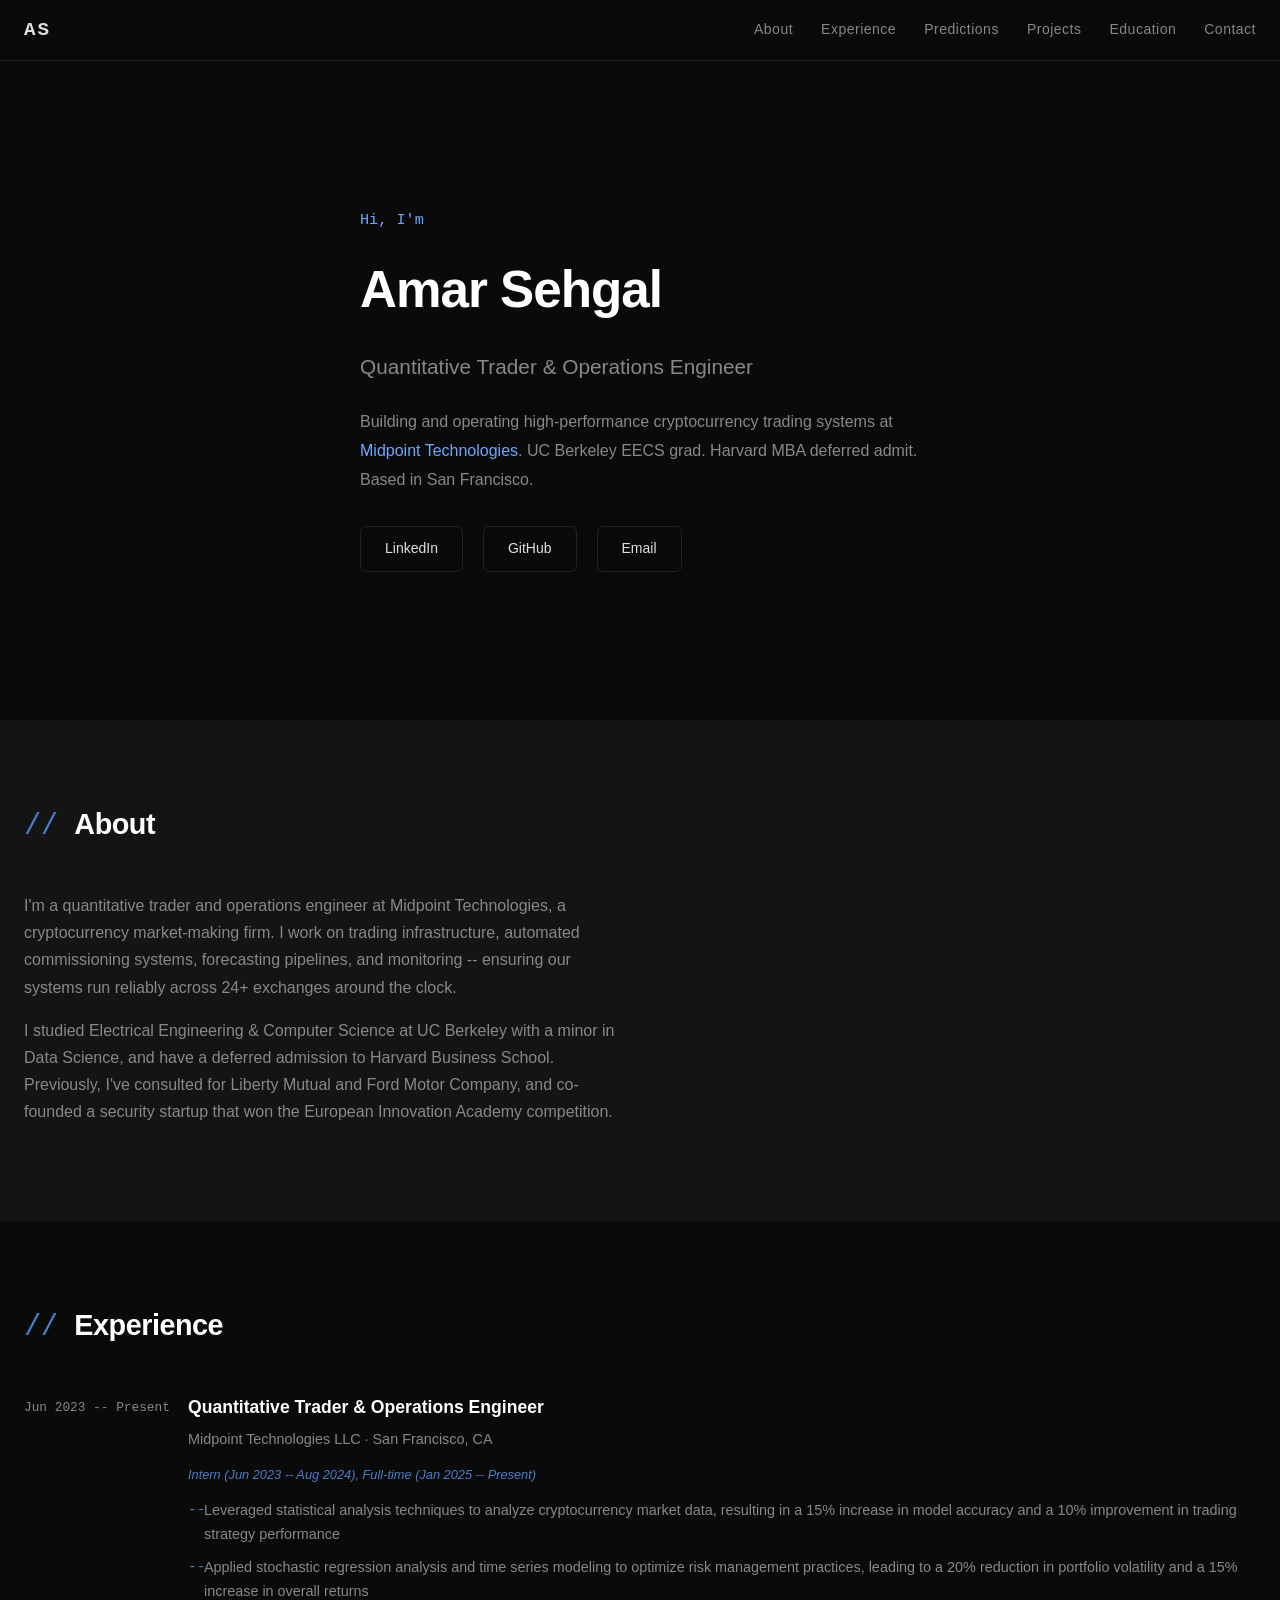
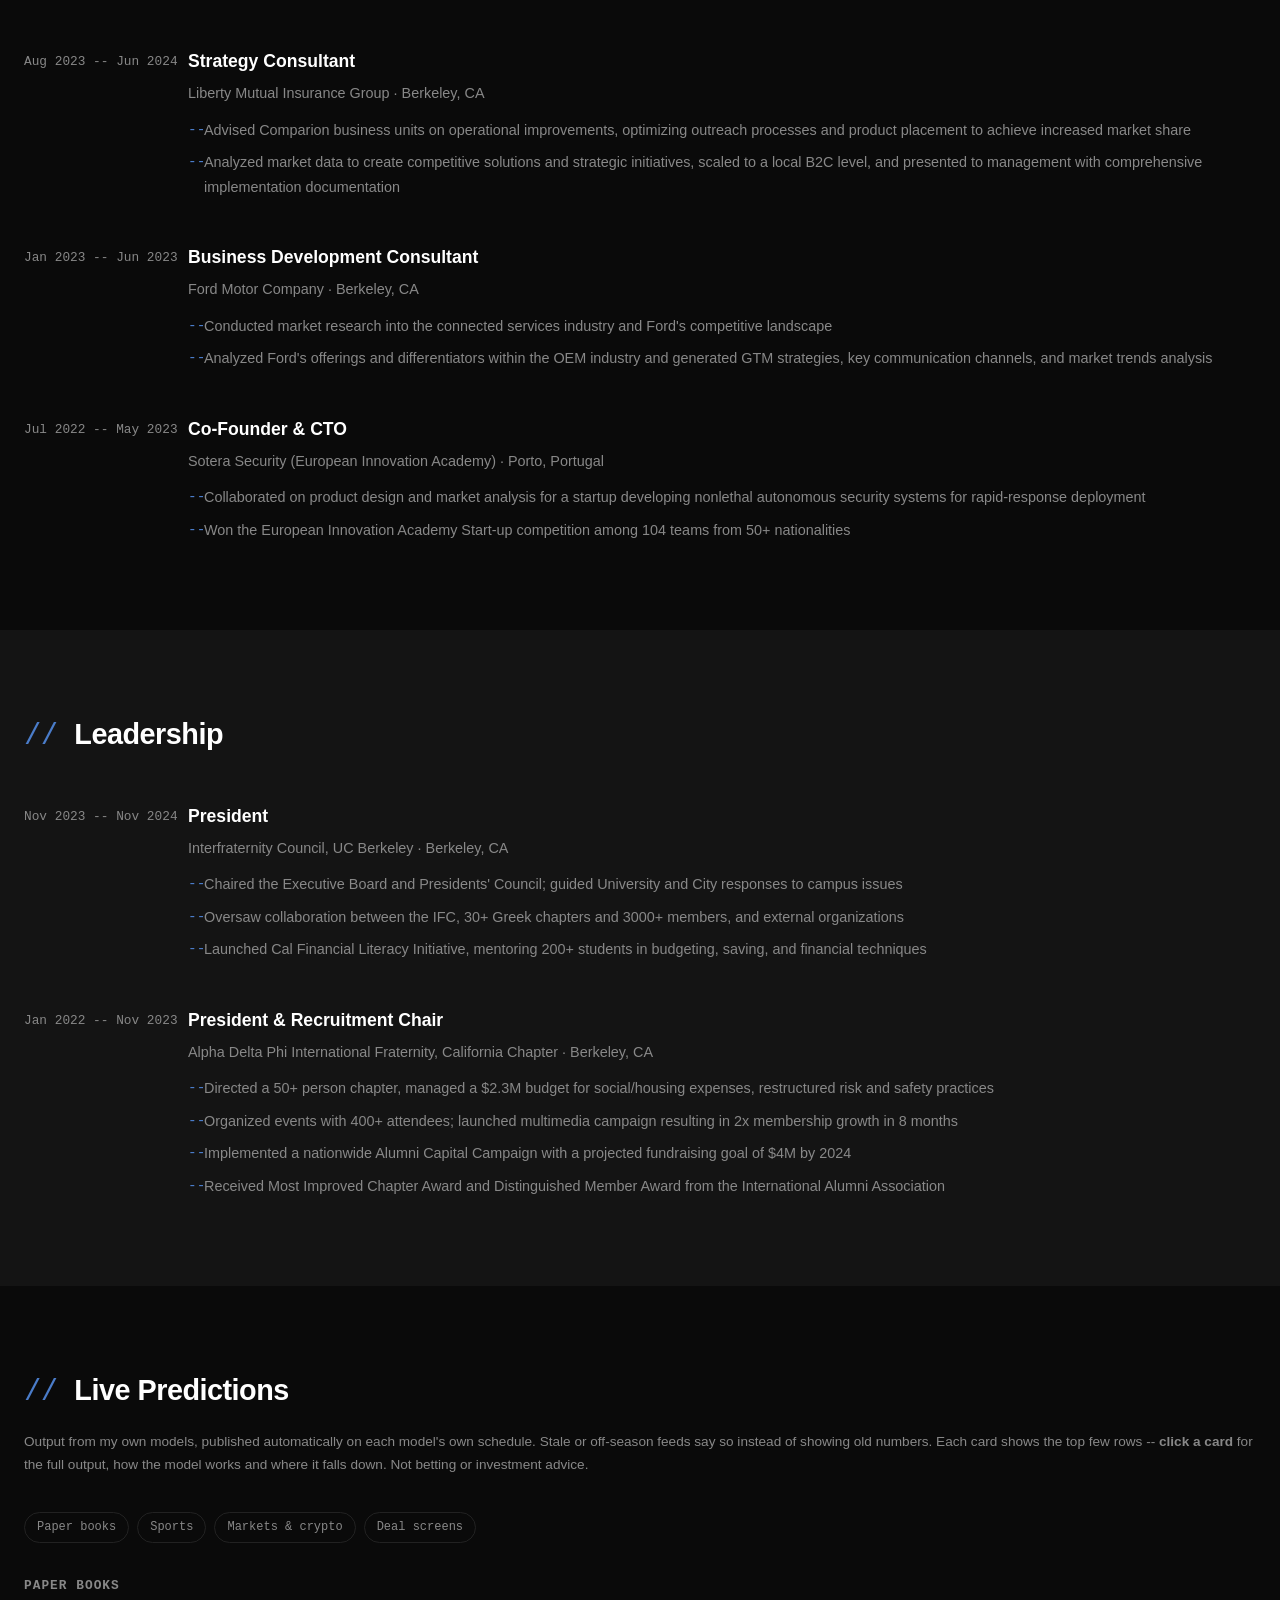
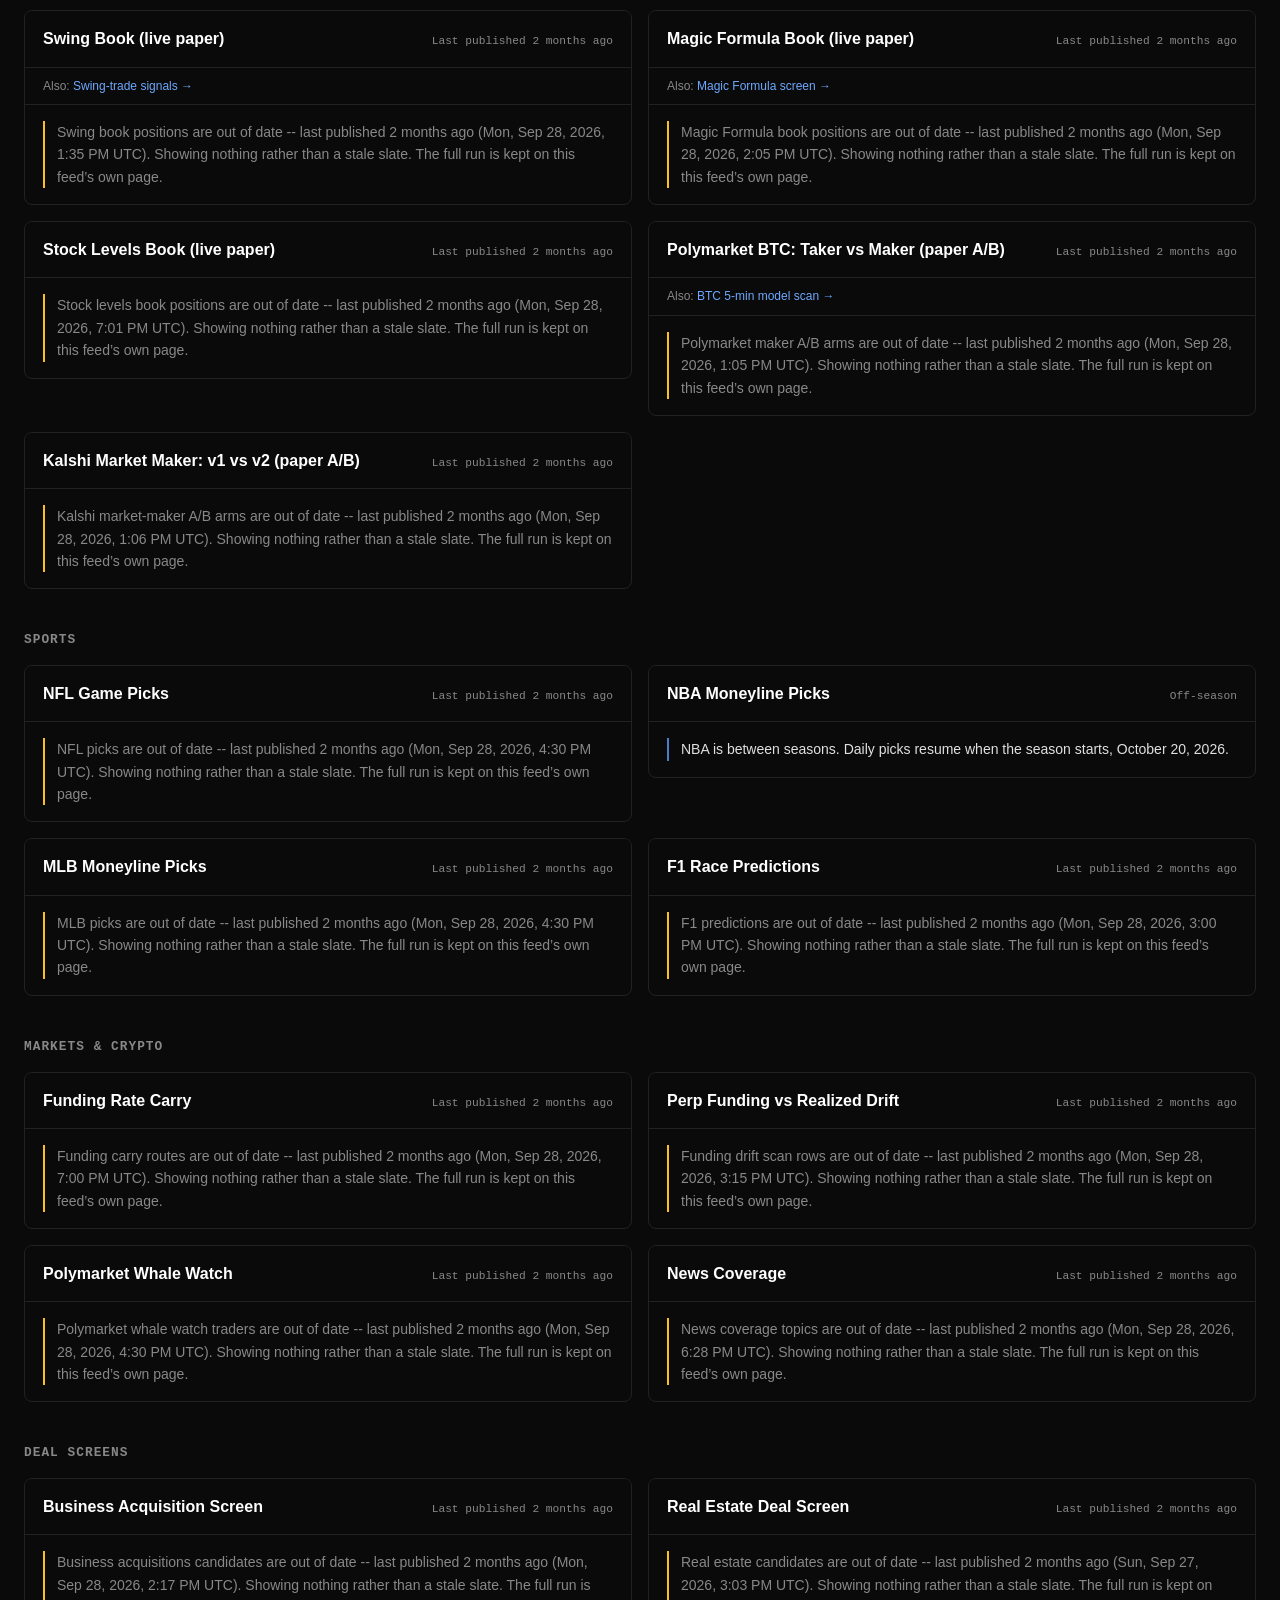
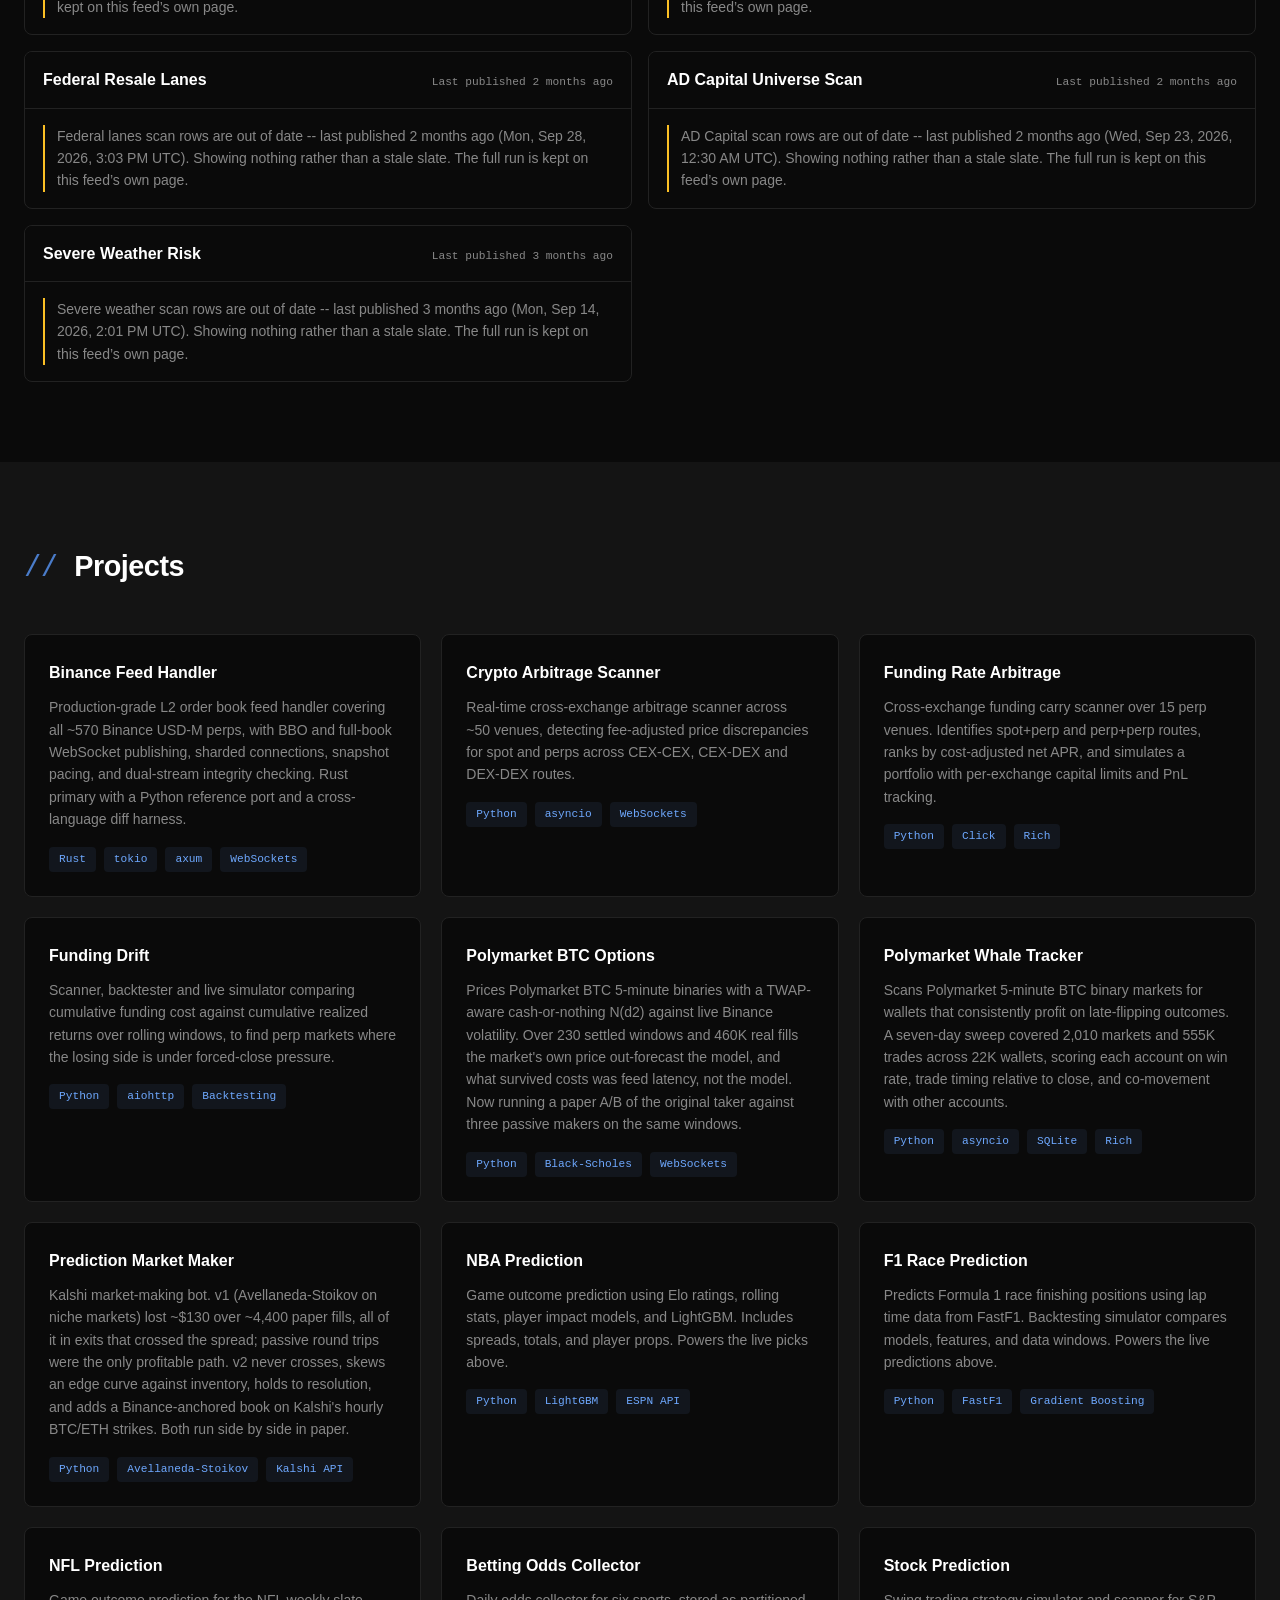
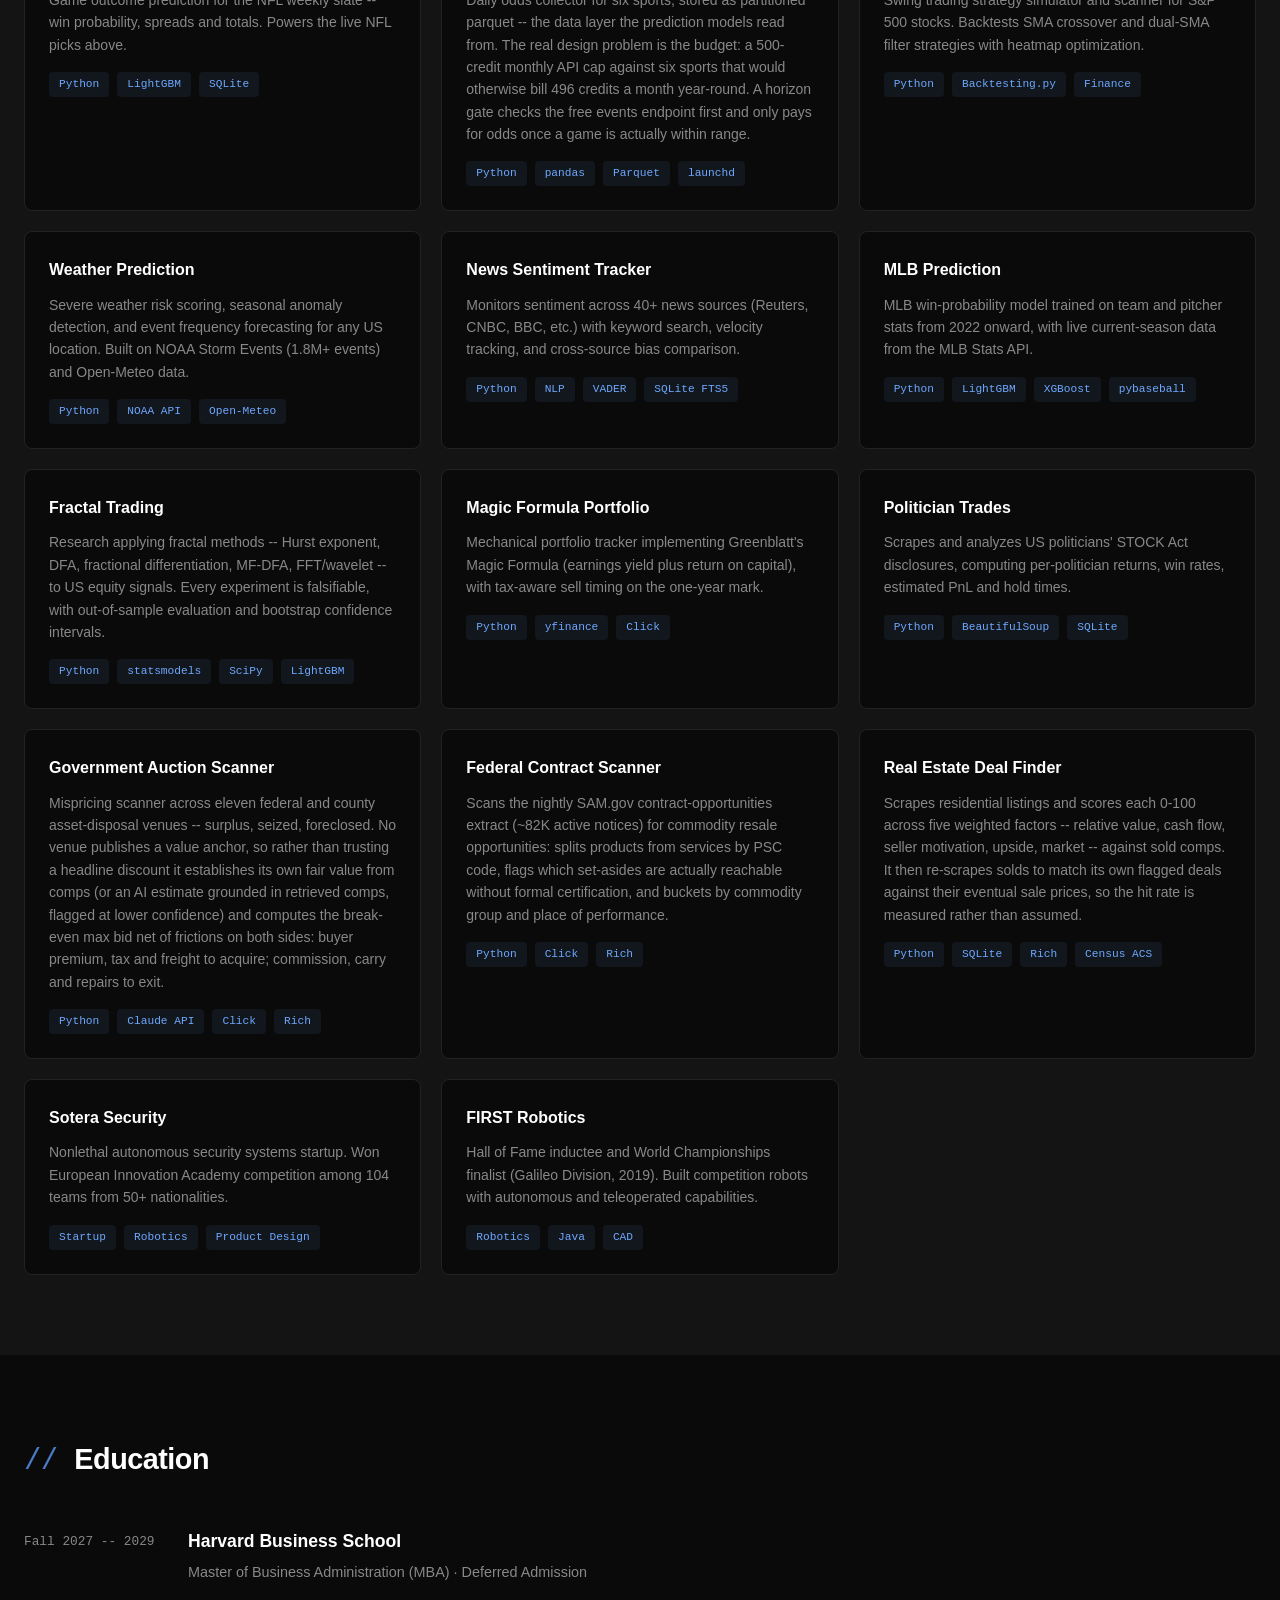
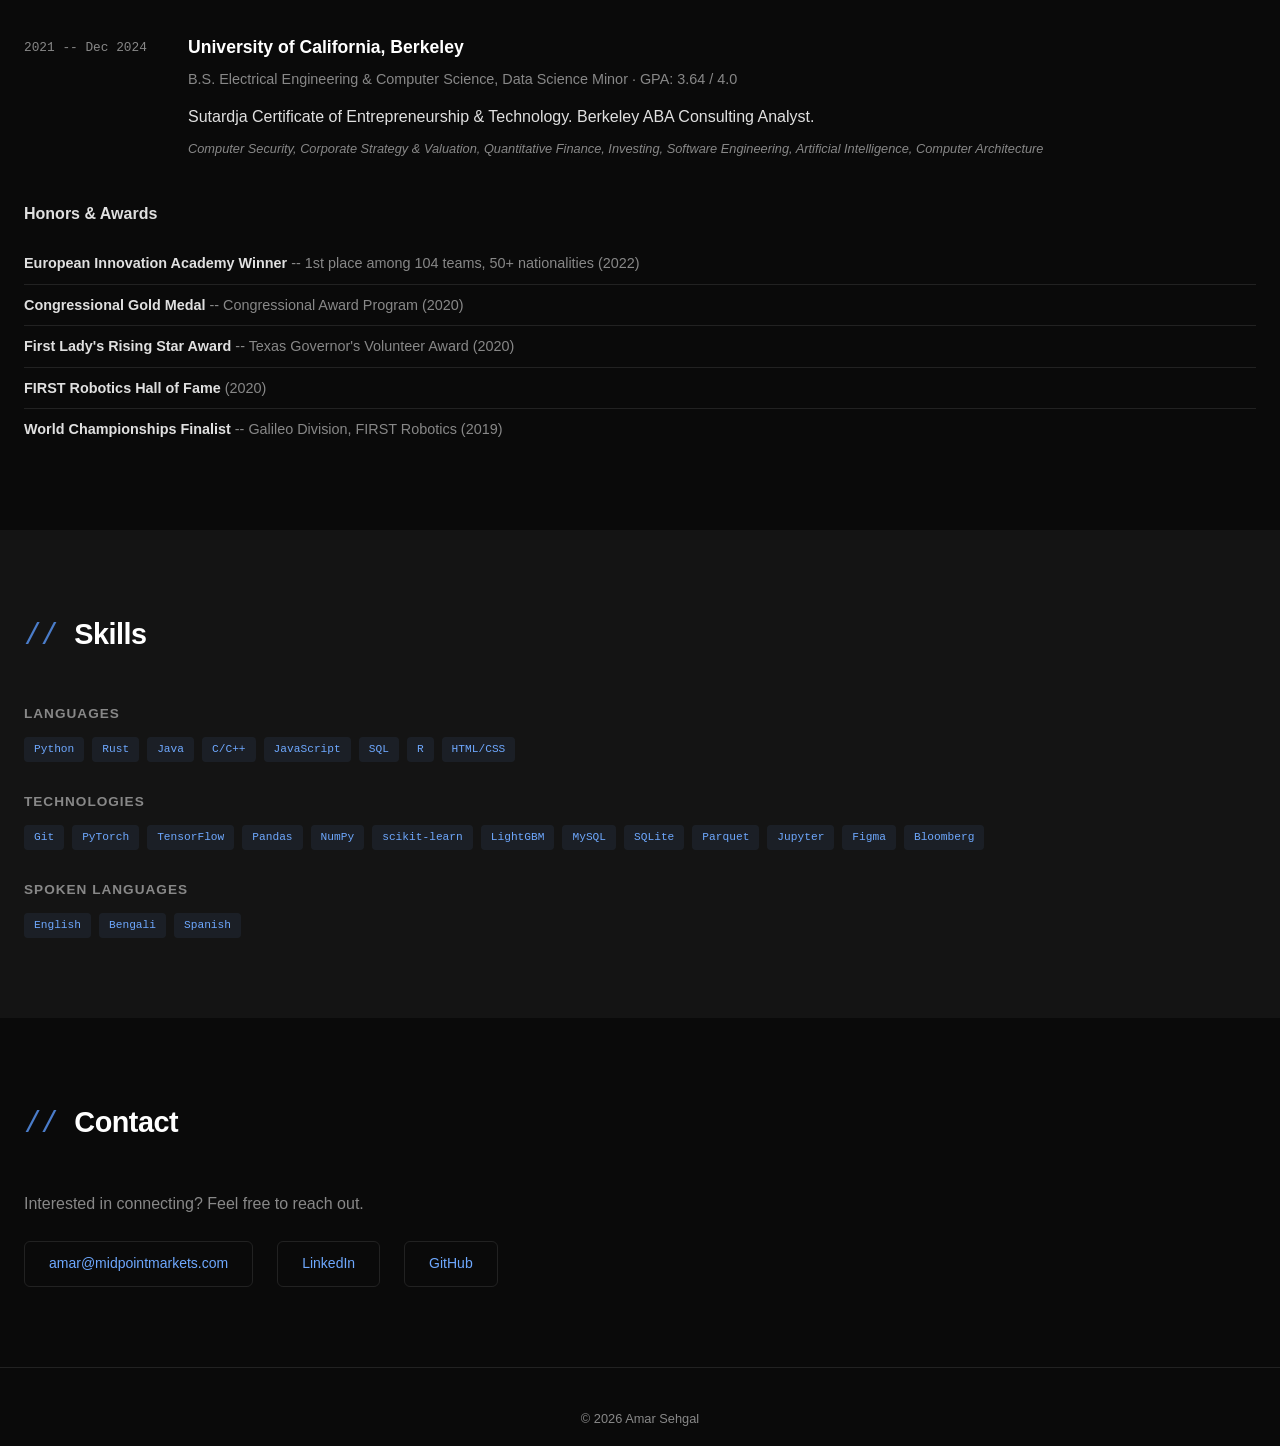
==== index.html @ af6ee546 "Predictions: grouped preview cards, top-3 rows, merge duplicate feeds Co-Authored-By: Claude Opus 5." ====
<!DOCTYPE html>
<html lang="en">
<head>
    <meta charset="UTF-8">
    <meta name="viewport" content="width=device-width, initial-scale=1.0">
    <title>Amar Sehgal -- Quantitative Trader &amp; Operations Engineer</title>
    <meta name="description" content="Amar Sehgal -- quantitative trader and operations engineer building cryptocurrency trading infrastructure. Live NFL, NBA, F1 and real-estate model output from my own models.">
    <meta name="author" content="Amar Sehgal">
    <meta name="theme-color" content="#0a0a0a">
    <meta property="og:type" content="website">
    <meta property="og:title" content="Amar Sehgal -- Quantitative Trader &amp; Operations Engineer">
    <meta property="og:description" content="Quant trader and ops engineer. Live NFL, NBA, F1 and real-estate model output from my own models.">
    <meta property="og:url" content="https://amarrsehgal.github.io/">
    <meta name="twitter:card" content="summary">
    <link rel="icon" href="data:image/svg+xml,%3Csvg xmlns='http://www.w3.org/2000/svg' viewBox='0 0 32 32'%3E%3Crect width='32' height='32' rx='6' fill='%230a0a0a'/%3E%3Ctext x='16' y='22' font-family='monospace' font-size='16' font-weight='700' fill='%236ea8fe' text-anchor='middle'%3EAS%3C/text%3E%3C/svg%3E">
    <link rel="stylesheet" href="style.css">
</head>
<body>
    <a href="#main" class="skip-link">Skip to content</a>
    <nav>
        <div class="nav-container">
            <a href="#" class="nav-logo">AS</a>
            <div class="nav-links" id="nav-links">
                <a href="#about">About</a>
                <a href="#experience">Experience</a>
                <a href="#predictions">Predictions</a>
                <a href="#projects">Projects</a>
                <a href="#education">Education</a>
                <a href="#contact">Contact</a>
            </div>
            <button class="nav-toggle" type="button" aria-label="Toggle menu" aria-controls="nav-links" aria-expanded="false">
                <span></span>
                <span></span>
                <span></span>
            </button>
        </div>
    </nav>

    <main id="main">

    <!-- Hero -->
    <section id="hero">
        <div class="container">
            <p class="hero-greeting">Hi, I'm</p>
            <h1>Amar Sehgal</h1>
            <p class="hero-tagline">Quantitative Trader &amp; Operations Engineer</p>
            <p class="hero-summary">
                Building and operating high-performance cryptocurrency trading systems at
                <a href="https://midpointmarkets.com" target="_blank" rel="noopener">Midpoint Technologies</a>.
                UC Berkeley EECS grad. Harvard MBA deferred admit. Based in San Francisco.
            </p>
            <div class="hero-links">
                <a href="https://linkedin.com/in/amar-sehgal" target="_blank" rel="noopener">LinkedIn</a>
                <a href="https://github.com/Amar-Sehgal" target="_blank" rel="noopener">GitHub</a>
                <a href="mailto:amar@midpointmarkets.com">Email</a>
            </div>
        </div>
    </section>

    <!-- About -->
    <section id="about">
        <div class="container">
            <h2>About</h2>
            <div class="about-content">
                <p>
                    I'm a quantitative trader and operations engineer at Midpoint Technologies, a cryptocurrency
                    market-making firm. I work on trading infrastructure, automated commissioning systems,
                    forecasting pipelines, and monitoring -- ensuring our systems run reliably across 24+ exchanges
                    around the clock.
                </p>
                <p>
                    I studied Electrical Engineering &amp; Computer Science at UC Berkeley with a minor in
                    Data Science, and have a deferred admission to Harvard Business School. Previously, I've
                    consulted for Liberty Mutual and Ford Motor Company, and co-founded a security startup that
                    won the European Innovation Academy competition.
                </p>
            </div>
        </div>
    </section>

    <!-- Experience -->
    <section id="experience">
        <div class="container">
            <h2>Experience</h2>
            <div class="timeline">

                <div class="timeline-item">
                    <div class="timeline-date">Jun 2023 -- Present</div>
                    <div class="timeline-content">
                        <h3>Quantitative Trader &amp; Operations Engineer</h3>
                        <p class="timeline-company">Midpoint Technologies LLC &middot; San Francisco, CA</p>
                        <p class="timeline-role-note">Intern (Jun 2023 -- Aug 2024), Full-time (Jan 2025 -- Present)</p>
                        <ul>
                            <li>Leveraged statistical analysis techniques to analyze cryptocurrency market data, resulting in a 15% increase in model accuracy and a 10% improvement in trading strategy performance</li>
                            <li>Applied stochastic regression analysis and time series modeling to optimize risk management practices, leading to a 20% reduction in portfolio volatility and a 15% increase in overall returns</li>
                        </ul>
                    </div>
                </div>

                <div class="timeline-item">
                    <div class="timeline-date">Aug 2023 -- Jun 2024</div>
                    <div class="timeline-content">
                        <h3>Strategy Consultant</h3>
                        <p class="timeline-company">Liberty Mutual Insurance Group &middot; Berkeley, CA</p>
                        <ul>
                            <li>Advised Comparion business units on operational improvements, optimizing outreach processes and product placement to achieve increased market share</li>
                            <li>Analyzed market data to create competitive solutions and strategic initiatives, scaled to a local B2C level, and presented to management with comprehensive implementation documentation</li>
                        </ul>
                    </div>
                </div>

                <div class="timeline-item">
                    <div class="timeline-date">Jan 2023 -- Jun 2023</div>
                    <div class="timeline-content">
                        <h3>Business Development Consultant</h3>
                        <p class="timeline-company">Ford Motor Company &middot; Berkeley, CA</p>
                        <ul>
                            <li>Conducted market research into the connected services industry and Ford's competitive landscape</li>
                            <li>Analyzed Ford's offerings and differentiators within the OEM industry and generated GTM strategies, key communication channels, and market trends analysis</li>
                        </ul>
                    </div>
                </div>

                <div class="timeline-item">
                    <div class="timeline-date">Jul 2022 -- May 2023</div>
                    <div class="timeline-content">
                        <h3>Co-Founder &amp; CTO</h3>
                        <p class="timeline-company">Sotera Security (European Innovation Academy) &middot; Porto, Portugal</p>
                        <ul>
                            <li>Collaborated on product design and market analysis for a startup developing nonlethal autonomous security systems for rapid-response deployment</li>
                            <li>Won the European Innovation Academy Start-up competition among 104 teams from 50+ nationalities</li>
                        </ul>
                    </div>
                </div>

            </div>
        </div>
    </section>

    <!-- Leadership -->
    <section id="leadership">
        <div class="container">
            <h2>Leadership</h2>
            <div class="timeline">

                <div class="timeline-item">
                    <div class="timeline-date">Nov 2023 -- Nov 2024</div>
                    <div class="timeline-content">
                        <h3>President</h3>
                        <p class="timeline-company">Interfraternity Council, UC Berkeley &middot; Berkeley, CA</p>
                        <ul>
                            <li>Chaired the Executive Board and Presidents' Council; guided University and City responses to campus issues</li>
                            <li>Oversaw collaboration between the IFC, 30+ Greek chapters and 3000+ members, and external organizations</li>
                            <li>Launched Cal Financial Literacy Initiative, mentoring 200+ students in budgeting, saving, and financial techniques</li>
                        </ul>
                    </div>
                </div>

                <div class="timeline-item">
                    <div class="timeline-date">Jan 2022 -- Nov 2023</div>
                    <div class="timeline-content">
                        <h3>President &amp; Recruitment Chair</h3>
                        <p class="timeline-company">Alpha Delta Phi International Fraternity, California Chapter &middot; Berkeley, CA</p>
                        <ul>
                            <li>Directed a 50+ person chapter, managed a $2.3M budget for social/housing expenses, restructured risk and safety practices</li>
                            <li>Organized events with 400+ attendees; launched multimedia campaign resulting in 2x membership growth in 8 months</li>
                            <li>Implemented a nationwide Alumni Capital Campaign with a projected fundraising goal of $4M by 2024</li>
                            <li>Received Most Improved Chapter Award and Distinguished Member Award from the International Alumni Association</li>
                        </ul>
                    </div>
                </div>

            </div>
        </div>
    </section>

    <!-- Live Predictions -->
    <section id="predictions">
        <div class="container">
            <h2>Live Predictions</h2>
            <p class="predictions-subtitle">
                Output from my own models, published automatically on each model's own schedule.
                Stale or off-season feeds say so instead of showing old numbers. Each card shows
                the top few rows -- <strong>click a card</strong> for the full output, how the
                model works and where it falls down. Not betting or investment advice.
            </p>
            <div class="prediction-chips">
                <a href="#pred-books">Paper books</a>
                <a href="#pred-sports">Sports</a>
                <a href="#pred-markets">Markets &amp; crypto</a>
                <a href="#pred-screens">Deal screens</a>
            </div>

            <div class="prediction-group" id="pred-books">
                <h3 class="prediction-group-title">Paper books</h3>
                <div class="prediction-grid">
                    <article class="prediction-block" data-href="feed.html?feed=swing_book">
                        <div class="prediction-header">
                            <h4><a class="prediction-title-link" href="feed.html?feed=swing_book">Swing Book (live paper)<span class="prediction-title-arrow" aria-hidden="true">&rarr;</span></a></h4>
                            <span id="swing-book-updated" class="prediction-date">Loading...</span>
                        </div>
                        <div class="prediction-related">Also: <a href="feed.html?feed=stock_signals">Swing-trade signals &rarr;</a></div>
                        <div id="swing-book" class="prediction-content">
                            <p class="prediction-loading">Fetching the book...</p>
                        </div>
                    </article>
                    <article class="prediction-block" data-href="feed.html?feed=mf_book">
                        <div class="prediction-header">
                            <h4><a class="prediction-title-link" href="feed.html?feed=mf_book">Magic Formula Book (live paper)<span class="prediction-title-arrow" aria-hidden="true">&rarr;</span></a></h4>
                            <span id="mf-book-updated" class="prediction-date">Loading...</span>
                        </div>
                        <div class="prediction-related">Also: <a href="feed.html?feed=magic_formula">Magic Formula screen &rarr;</a></div>
                        <div id="mf-book" class="prediction-content">
                            <p class="prediction-loading">Fetching the book...</p>
                        </div>
                    </article>
                    <article class="prediction-block" data-href="feed.html?feed=stock_levels">
                        <div class="prediction-header">
                            <h4><a class="prediction-title-link" href="feed.html?feed=stock_levels">Stock Levels Book (live paper)<span class="prediction-title-arrow" aria-hidden="true">&rarr;</span></a></h4>
                            <span id="stock-levels-updated" class="prediction-date">Loading...</span>
                        </div>
                        <div id="stock-levels" class="prediction-content">
                            <p class="prediction-loading">Loading the book...</p>
                        </div>
                    </article>
                    <article class="prediction-block" data-href="feed.html?feed=pm_btc_paper">
                        <div class="prediction-header">
                            <h4><a class="prediction-title-link" href="feed.html?feed=pm_btc_paper">Polymarket BTC: Taker vs Maker (paper A/B)<span class="prediction-title-arrow" aria-hidden="true">&rarr;</span></a></h4>
                            <span id="pm-btc-paper-updated" class="prediction-date">Loading...</span>
                        </div>
                        <div class="prediction-related">Also: <a href="feed.html?feed=polymarket_btc">BTC 5-min model scan &rarr;</a></div>
                        <div id="pm-btc-paper-rows" class="prediction-content">
                            <p class="prediction-loading">Fetching the latest scan...</p>
                        </div>
                    </article>
                    <article class="prediction-block" data-href="feed.html?feed=kalshi_mm_paper">
                        <div class="prediction-header">
                            <h4><a class="prediction-title-link" href="feed.html?feed=kalshi_mm_paper">Kalshi Market Maker: v1 vs v2 (paper A/B)<span class="prediction-title-arrow" aria-hidden="true">&rarr;</span></a></h4>
                            <span id="kalshi-mm-paper-updated" class="prediction-date">Loading...</span>
                        </div>
                        <div id="kalshi-mm-paper-rows" class="prediction-content">
                            <p class="prediction-loading">Fetching the latest scan...</p>
                        </div>
                    </article>
                </div>
            </div>

            <div class="prediction-group" id="pred-sports">
                <h3 class="prediction-group-title">Sports</h3>
                <div class="prediction-grid">
                    <article class="prediction-block" data-href="feed.html?feed=nfl">
                        <div class="prediction-header">
                            <h4><a class="prediction-title-link" href="feed.html?feed=nfl">NFL Game Picks<span class="prediction-title-arrow" aria-hidden="true">&rarr;</span></a></h4>
                            <span id="nfl-updated" class="prediction-date">Loading...</span>
                        </div>
                        <div id="nfl-picks" class="prediction-content">
                            <p class="prediction-loading">Fetching this week's picks...</p>
                        </div>
                    </article>
                    <article class="prediction-block" data-href="feed.html?feed=nba">
                        <div class="prediction-header">
                            <h4><a class="prediction-title-link" href="feed.html?feed=nba">NBA Moneyline Picks<span class="prediction-title-arrow" aria-hidden="true">&rarr;</span></a></h4>
                            <span id="nba-updated" class="prediction-date">Loading...</span>
                        </div>
                        <div id="nba-picks" class="prediction-content">
                            <p class="prediction-loading">Fetching today's picks...</p>
                        </div>
                    </article>
                    <article class="prediction-block" data-href="feed.html?feed=mlb">
                        <div class="prediction-header">
                            <h4><a class="prediction-title-link" href="feed.html?feed=mlb">MLB Moneyline Picks<span class="prediction-title-arrow" aria-hidden="true">&rarr;</span></a></h4>
                            <span id="mlb-updated" class="prediction-date">Loading...</span>
                        </div>
                        <div id="mlb-picks" class="prediction-content">
                            <p class="prediction-loading">Fetching today's picks...</p>
                        </div>
                    </article>
                    <article class="prediction-block" data-href="feed.html?feed=f1">
                        <div class="prediction-header">
                            <h4><a class="prediction-title-link" href="feed.html?feed=f1">F1 Race Predictions<span class="prediction-title-arrow" aria-hidden="true">&rarr;</span></a></h4>
                            <span id="f1-updated" class="prediction-date">Loading...</span>
                        </div>
                        <div id="f1-predictions" class="prediction-content">
                            <p class="prediction-loading">Fetching upcoming race predictions...</p>
                        </div>
                    </article>
                </div>
            </div>

            <div class="prediction-group" id="pred-markets">
                <h3 class="prediction-group-title">Markets &amp; crypto</h3>
                <div class="prediction-grid">
                    <article class="prediction-block" data-href="feed.html?feed=funding">
                        <div class="prediction-header">
                            <h4><a class="prediction-title-link" href="feed.html?feed=funding">Funding Rate Carry<span class="prediction-title-arrow" aria-hidden="true">&rarr;</span></a></h4>
                            <span id="funding-updated" class="prediction-date">Loading...</span>
                        </div>
                        <div id="funding-opportunities" class="prediction-content">
                            <p class="prediction-loading">Fetching persistent carry routes...</p>
                        </div>
                    </article>
                    <article class="prediction-block" data-href="feed.html?feed=funding_drift">
                        <div class="prediction-header">
                            <h4><a class="prediction-title-link" href="feed.html?feed=funding_drift">Perp Funding vs Realized Drift<span class="prediction-title-arrow" aria-hidden="true">&rarr;</span></a></h4>
                            <span id="funding-drift-updated" class="prediction-date">Loading...</span>
                        </div>
                        <div id="funding-drift-rows" class="prediction-content">
                            <p class="prediction-loading">Fetching the latest scan...</p>
                        </div>
                    </article>
                    <article class="prediction-block" data-href="feed.html?feed=polymarket_whales">
                        <div class="prediction-header">
                            <h4><a class="prediction-title-link" href="feed.html?feed=polymarket_whales">Polymarket Whale Watch<span class="prediction-title-arrow" aria-hidden="true">&rarr;</span></a></h4>
                            <span id="whale-updated" class="prediction-date">Loading...</span>
                        </div>
                        <div id="whale-activity" class="prediction-content">
                            <p class="prediction-loading">Scanning the last 24h of 5-minute markets...</p>
                        </div>
                    </article>
                    <article class="prediction-block" data-href="feed.html?feed=news">
                        <div class="prediction-header">
                            <h4><a class="prediction-title-link" href="feed.html?feed=news">News Coverage<span class="prediction-title-arrow" aria-hidden="true">&rarr;</span></a></h4>
                            <span id="news-updated" class="prediction-date">Loading...</span>
                        </div>
                        <div id="news-topics" class="prediction-content">
                            <p class="prediction-loading">Reading the last 24h across 55+ sources...</p>
                        </div>
                    </article>
                </div>
            </div>

            <div class="prediction-group" id="pred-screens">
                <h3 class="prediction-group-title">Deal screens</h3>
                <div class="prediction-grid">
                    <article class="prediction-block" data-href="feed.html?feed=business_hunter">
                        <div class="prediction-header">
                            <h4><a class="prediction-title-link" href="feed.html?feed=business_hunter">Business Acquisition Screen<span class="prediction-title-arrow" aria-hidden="true">&rarr;</span></a></h4>
                            <span id="business-hunter-updated" class="prediction-date">Loading...</span>
                        </div>
                        <div id="business-hunter-deals" class="prediction-content">
                            <p class="prediction-loading">Fetching tonight's flagged listings...</p>
                        </div>
                    </article>
                    <article class="prediction-block" data-href="feed.html?feed=real_estate">
                        <div class="prediction-header">
                            <h4><a class="prediction-title-link" href="feed.html?feed=real_estate">Real Estate Deal Screen<span class="prediction-title-arrow" aria-hidden="true">&rarr;</span></a></h4>
                            <span id="real-estate-updated" class="prediction-date">Loading...</span>
                        </div>
                        <div id="real-estate-deals" class="prediction-content">
                            <p class="prediction-loading">Fetching this week's flagged listings...</p>
                        </div>
                    </article>
                    <article class="prediction-block" data-href="feed.html?feed=contracts">
                        <div class="prediction-header">
                            <h4><a class="prediction-title-link" href="feed.html?feed=contracts">Federal Resale Lanes<span class="prediction-title-arrow" aria-hidden="true">&rarr;</span></a></h4>
                            <span id="contracts-updated" class="prediction-date">Loading...</span>
                        </div>
                        <div id="contracts-rows" class="prediction-content">
                            <p class="prediction-loading">Fetching the latest scan...</p>
                        </div>
                    </article>
                    <article class="prediction-block" data-href="feed.html?feed=ad_capital">
                        <div class="prediction-header">
                            <h4><a class="prediction-title-link" href="feed.html?feed=ad_capital">AD Capital Universe Scan<span class="prediction-title-arrow" aria-hidden="true">&rarr;</span></a></h4>
                            <span id="ad-capital-updated" class="prediction-date">Loading...</span>
                        </div>
                        <div id="ad-capital-rows" class="prediction-content">
                            <p class="prediction-loading">Fetching the latest scan...</p>
                        </div>
                    </article>
                    <article class="prediction-block" data-href="feed.html?feed=weather_risk">
                        <div class="prediction-header">
                            <h4><a class="prediction-title-link" href="feed.html?feed=weather_risk">Severe Weather Risk<span class="prediction-title-arrow" aria-hidden="true">&rarr;</span></a></h4>
                            <span id="weather-risk-updated" class="prediction-date">Loading...</span>
                        </div>
                        <div id="weather-risk-rows" class="prediction-content">
                            <p class="prediction-loading">Fetching the latest scan...</p>
                        </div>
                    </article>
                </div>
            </div>
        </div>
    </section>

    <!-- Projects -->
    <section id="projects">
        <div class="container">
            <h2>Projects</h2>
            <div class="projects-grid">

                <div class="project-card">
                    <h3>Binance Feed Handler</h3>
                    <p>Production-grade L2 order book feed handler covering all ~570 Binance USD-M perps, with BBO and full-book WebSocket publishing, sharded connections, snapshot pacing, and dual-stream integrity checking. Rust primary with a Python reference port and a cross-language diff harness.</p>
                    <div class="project-tags">
                        <span>Rust</span>
                        <span>tokio</span>
                        <span>axum</span>
                        <span>WebSockets</span>
                    </div>
                </div>

                <div class="project-card">
                    <h3>Crypto Arbitrage Scanner</h3>
                    <p>Real-time cross-exchange arbitrage scanner across ~50 venues, detecting fee-adjusted price discrepancies for spot and perps across CEX-CEX, CEX-DEX and DEX-DEX routes.</p>
                    <div class="project-tags">
                        <span>Python</span>
                        <span>asyncio</span>
                        <span>WebSockets</span>
                    </div>
                </div>

                <div class="project-card">
                    <h3>Funding Rate Arbitrage</h3>
                    <p>Cross-exchange funding carry scanner over 15 perp venues. Identifies spot+perp and perp+perp routes, ranks by cost-adjusted net APR, and simulates a portfolio with per-exchange capital limits and PnL tracking.</p>
                    <div class="project-tags">
                        <span>Python</span>
                        <span>Click</span>
                        <span>Rich</span>
                    </div>
                </div>

                <div class="project-card">
                    <h3>Funding Drift</h3>
                    <p>Scanner, backtester and live simulator comparing cumulative funding cost against cumulative realized returns over rolling windows, to find perp markets where the losing side is under forced-close pressure.</p>
                    <div class="project-tags">
                        <span>Python</span>
                        <span>aiohttp</span>
                        <span>Backtesting</span>
                    </div>
                </div>

                <div class="project-card">
                    <h3>Polymarket BTC Options</h3>
                    <p>Prices Polymarket BTC 5-minute binaries with a TWAP-aware cash-or-nothing N(d2) against live Binance volatility. Over 230 settled windows and 460K real fills the market's own price out-forecast the model, and what survived costs was feed latency, not the model. Now running a paper A/B of the original taker against three passive makers on the same windows.</p>
                    <div class="project-tags">
                        <span>Python</span>
                        <span>Black-Scholes</span>
                        <span>WebSockets</span>
                    </div>
                </div>

                <div class="project-card">
                    <h3>Polymarket Whale Tracker</h3>
                    <p>Scans Polymarket 5-minute BTC binary markets for wallets that consistently profit on late-flipping outcomes. A seven-day sweep covered 2,010 markets and 555K trades across 22K wallets, scoring each account on win rate, trade timing relative to close, and co-movement with other accounts.</p>
                    <div class="project-tags">
                        <span>Python</span>
                        <span>asyncio</span>
                        <span>SQLite</span>
                        <span>Rich</span>
                    </div>
                </div>

                <div class="project-card">
                    <h3>Prediction Market Maker</h3>
                    <p>Kalshi market-making bot. v1 (Avellaneda-Stoikov on niche markets) lost ~$130 over ~4,400 paper fills, all of it in exits that crossed the spread; passive round trips were the only profitable path. v2 never crosses, skews an edge curve against inventory, holds to resolution, and adds a Binance-anchored book on Kalshi's hourly BTC/ETH strikes. Both run side by side in paper.</p>
                    <div class="project-tags">
                        <span>Python</span>
                        <span>Avellaneda-Stoikov</span>
                        <span>Kalshi API</span>
                    </div>
                </div>

                <div class="project-card">
                    <h3>NBA Prediction</h3>
                    <p>Game outcome prediction using Elo ratings, rolling stats, player impact models, and LightGBM. Includes spreads, totals, and player props. Powers the live picks above.</p>
                    <div class="project-tags">
                        <span>Python</span>
                        <span>LightGBM</span>
                        <span>ESPN API</span>
                    </div>
                </div>

                <div class="project-card">
                    <h3>F1 Race Prediction</h3>
                    <p>Predicts Formula 1 race finishing positions using lap time data from FastF1. Backtesting simulator compares models, features, and data windows. Powers the live predictions above.</p>
                    <div class="project-tags">
                        <span>Python</span>
                        <span>FastF1</span>
                        <span>Gradient Boosting</span>
                    </div>
                </div>

                <div class="project-card">
                    <h3>NFL Prediction</h3>
                    <p>Game outcome prediction for the NFL weekly slate -- win probability, spreads and totals. Powers the live NFL picks above.</p>
                    <div class="project-tags">
                        <span>Python</span>
                        <span>LightGBM</span>
                        <span>SQLite</span>
                    </div>
                </div>

                <div class="project-card">
                    <h3>Betting Odds Collector</h3>
                    <p>Daily odds collector for six sports, stored as partitioned parquet -- the data layer the prediction models read from. The real design problem is the budget: a 500-credit monthly API cap against six sports that would otherwise bill 496 credits a month year-round. A horizon gate checks the free events endpoint first and only pays for odds once a game is actually within range.</p>
                    <div class="project-tags">
                        <span>Python</span>
                        <span>pandas</span>
                        <span>Parquet</span>
                        <span>launchd</span>
                    </div>
                </div>

                <div class="project-card">
                    <h3>Stock Prediction</h3>
                    <p>Swing trading strategy simulator and scanner for S&amp;P 500 stocks. Backtests SMA crossover and dual-SMA filter strategies with heatmap optimization.</p>
                    <div class="project-tags">
                        <span>Python</span>
                        <span>Backtesting.py</span>
                        <span>Finance</span>
                    </div>
                </div>

                <div class="project-card">
                    <h3>Weather Prediction</h3>
                    <p>Severe weather risk scoring, seasonal anomaly detection, and event frequency forecasting for any US location. Built on NOAA Storm Events (1.8M+ events) and Open-Meteo data.</p>
                    <div class="project-tags">
                        <span>Python</span>
                        <span>NOAA API</span>
                        <span>Open-Meteo</span>
                    </div>
                </div>

                <div class="project-card">
                    <h3>News Sentiment Tracker</h3>
                    <p>Monitors sentiment across 40+ news sources (Reuters, CNBC, BBC, etc.) with keyword search, velocity tracking, and cross-source bias comparison.</p>
                    <div class="project-tags">
                        <span>Python</span>
                        <span>NLP</span>
                        <span>VADER</span>
                        <span>SQLite FTS5</span>
                    </div>
                </div>

                <div class="project-card">
                    <h3>MLB Prediction</h3>
                    <p>MLB win-probability model trained on team and pitcher stats from 2022 onward, with live current-season data from the MLB Stats API.</p>
                    <div class="project-tags">
                        <span>Python</span>
                        <span>LightGBM</span>
                        <span>XGBoost</span>
                        <span>pybaseball</span>
                    </div>
                </div>

                <div class="project-card">
                    <h3>Fractal Trading</h3>
                    <p>Research applying fractal methods -- Hurst exponent, DFA, fractional differentiation, MF-DFA, FFT/wavelet -- to US equity signals. Every experiment is falsifiable, with out-of-sample evaluation and bootstrap confidence intervals.</p>
                    <div class="project-tags">
                        <span>Python</span>
                        <span>statsmodels</span>
                        <span>SciPy</span>
                        <span>LightGBM</span>
                    </div>
                </div>

                <div class="project-card">
                    <h3>Magic Formula Portfolio</h3>
                    <p>Mechanical portfolio tracker implementing Greenblatt's Magic Formula (earnings yield plus return on capital), with tax-aware sell timing on the one-year mark.</p>
                    <div class="project-tags">
                        <span>Python</span>
                        <span>yfinance</span>
                        <span>Click</span>
                    </div>
                </div>

                <div class="project-card">
                    <h3>Politician Trades</h3>
                    <p>Scrapes and analyzes US politicians' STOCK Act disclosures, computing per-politician returns, win rates, estimated PnL and hold times.</p>
                    <div class="project-tags">
                        <span>Python</span>
                        <span>BeautifulSoup</span>
                        <span>SQLite</span>
                    </div>
                </div>

                <div class="project-card">
                    <h3>Government Auction Scanner</h3>
                    <p>Mispricing scanner across eleven federal and county asset-disposal venues -- surplus, seized, foreclosed. No venue publishes a value anchor, so rather than trusting a headline discount it establishes its own fair value from comps (or an AI estimate grounded in retrieved comps, flagged at lower confidence) and computes the break-even max bid net of frictions on both sides: buyer premium, tax and freight to acquire; commission, carry and repairs to exit.</p>
                    <div class="project-tags">
                        <span>Python</span>
                        <span>Claude API</span>
                        <span>Click</span>
                        <span>Rich</span>
                    </div>
                </div>

                <div class="project-card">
                    <h3>Federal Contract Scanner</h3>
                    <p>Scans the nightly SAM.gov contract-opportunities extract (~82K active notices) for commodity resale opportunities: splits products from services by PSC code, flags which set-asides are actually reachable without formal certification, and buckets by commodity group and place of performance.</p>
                    <div class="project-tags">
                        <span>Python</span>
                        <span>Click</span>
                        <span>Rich</span>
                    </div>
                </div>

                <div class="project-card">
                    <h3>Real Estate Deal Finder</h3>
                    <p>Scrapes residential listings and scores each 0-100 across five weighted factors -- relative value, cash flow, seller motivation, upside, market -- against sold comps. It then re-scrapes solds to match its own flagged deals against their eventual sale prices, so the hit rate is measured rather than assumed.</p>
                    <div class="project-tags">
                        <span>Python</span>
                        <span>SQLite</span>
                        <span>Rich</span>
                        <span>Census ACS</span>
                    </div>
                </div>

                <div class="project-card">
                    <h3>Sotera Security</h3>
                    <p>Nonlethal autonomous security systems startup. Won European Innovation Academy competition among 104 teams from 50+ nationalities.</p>
                    <div class="project-tags">
                        <span>Startup</span>
                        <span>Robotics</span>
                        <span>Product Design</span>
                    </div>
                </div>

                <div class="project-card">
                    <h3>FIRST Robotics</h3>
                    <p>Hall of Fame inductee and World Championships finalist (Galileo Division, 2019). Built competition robots with autonomous and teleoperated capabilities.</p>
                    <div class="project-tags">
                        <span>Robotics</span>
                        <span>Java</span>
                        <span>CAD</span>
                    </div>
                </div>

            </div>
        </div>
    </section>

    <!-- Education -->
    <section id="education">
        <div class="container">
            <h2>Education</h2>
            <div class="timeline">

                <div class="timeline-item">
                    <div class="timeline-date">Fall 2027 -- 2029</div>
                    <div class="timeline-content">
                        <h3>Harvard Business School</h3>
                        <p class="timeline-company">Master of Business Administration (MBA) &middot; Deferred Admission</p>
                    </div>
                </div>

                <div class="timeline-item">
                    <div class="timeline-date">2021 -- Dec 2024</div>
                    <div class="timeline-content">
                        <h3>University of California, Berkeley</h3>
                        <p class="timeline-company">B.S. Electrical Engineering &amp; Computer Science, Data Science Minor &middot; GPA: 3.64 / 4.0</p>
                        <p>
                            Sutardja Certificate of Entrepreneurship &amp; Technology. Berkeley ABA Consulting Analyst.
                        </p>
                        <p class="timeline-coursework">
                            Computer Security, Corporate Strategy &amp; Valuation, Quantitative Finance, Investing,
                            Software Engineering, Artificial Intelligence, Computer Architecture
                        </p>
                    </div>
                </div>

            </div>

            <h3 class="subsection-title">Honors &amp; Awards</h3>
            <ul class="awards-list">
                <li><strong>European Innovation Academy Winner</strong> -- 1st place among 104 teams, 50+ nationalities (2022)</li>
                <li><strong>Congressional Gold Medal</strong> -- Congressional Award Program (2020)</li>
                <li><strong>First Lady's Rising Star Award</strong> -- Texas Governor's Volunteer Award (2020)</li>
                <li><strong>FIRST Robotics Hall of Fame</strong> (2020)</li>
                <li><strong>World Championships Finalist</strong> -- Galileo Division, FIRST Robotics (2019)</li>
            </ul>
        </div>
    </section>

    <!-- Skills -->
    <section id="skills">
        <div class="container">
            <h2>Skills</h2>
            <div class="skills-grid">
                <div class="skill-group">
                    <h3>Languages</h3>
                    <div class="project-tags">
                        <span>Python</span>
                        <span>Rust</span>
                        <span>Java</span>
                        <span>C/C++</span>
                        <span>JavaScript</span>
                        <span>SQL</span>
                        <span>R</span>
                        <span>HTML/CSS</span>
                    </div>
                </div>
                <div class="skill-group">
                    <h3>Technologies</h3>
                    <div class="project-tags">
                        <span>Git</span>
                        <span>PyTorch</span>
                        <span>TensorFlow</span>
                        <span>Pandas</span>
                        <span>NumPy</span>
                        <span>scikit-learn</span>
                        <span>LightGBM</span>
                        <span>MySQL</span>
                        <span>SQLite</span>
                        <span>Parquet</span>
                        <span>Jupyter</span>
                        <span>Figma</span>
                        <span>Bloomberg</span>
                    </div>
                </div>
                <div class="skill-group">
                    <h3>Spoken Languages</h3>
                    <div class="project-tags">
                        <span>English</span>
                        <span>Bengali</span>
                        <span>Spanish</span>
                    </div>
                </div>
            </div>
        </div>
    </section>

    <!-- Contact -->
    <section id="contact">
        <div class="container">
            <h2>Contact</h2>
            <p class="contact-text">
                Interested in connecting? Feel free to reach out.
            </p>
            <div class="contact-links">
                <a href="mailto:amar@midpointmarkets.com">amar@midpointmarkets.com</a>
                <a href="https://linkedin.com/in/amar-sehgal" target="_blank" rel="noopener">LinkedIn</a>
                <a href="https://github.com/Amar-Sehgal" target="_blank" rel="noopener">GitHub</a>
            </div>
        </div>
    </section>

    </main>

    <footer>
        <div class="container">
            <p>&copy; <span id="footer-year">2026</span> Amar Sehgal</p>
        </div>
    </footer>

    <script src="predictions.js"></script>
    <script src="script.js"></script>
</body>
</html>
---- style.css ----
/* ===== Reset & Base ===== */
*, *::before, *::after {
    margin: 0;
    padding: 0;
    box-sizing: border-box;
}

:root {
    --bg: #0a0a0a;
    --bg-card: #141414;
    --bg-hover: #1a1a1a;
    --text: #e0e0e0;
    --text-muted: #888;
    --accent: #6ea8fe;
    --accent-dim: #4a7cc9;
    --border: #222;
    --font: 'SF Mono', 'Fira Code', 'JetBrains Mono', 'Consolas', monospace;
}

html {
    scroll-behavior: smooth;
    scroll-padding-top: 80px;
}

body {
    font-family: -apple-system, BlinkMacSystemFont, 'Segoe UI', Roboto, sans-serif;
    background: var(--bg);
    color: var(--text);
    line-height: 1.7;
    font-size: 16px;
}

a {
    color: var(--accent);
    text-decoration: none;
    transition: color 0.2s;
}

a:hover {
    color: #fff;
}

/* The shell is wide; the PROSE is not. Line length is capped where text is read
   (.feed-tagline at 60ch, .hero-summary, .about-content p), so widening this gives the
   data -- tables, grids, the feed's two-column layout -- the room it was being denied
   without stretching any paragraph past a comfortable measure. */
.container {
    max-width: 1600px;
    margin: 0 auto;
    padding: 0 24px;
}

/* ===== Nav ===== */
nav {
    position: fixed;
    top: 0;
    width: 100%;
    background: rgba(10, 10, 10, 0.9);
    backdrop-filter: blur(12px);
    border-bottom: 1px solid var(--border);
    z-index: 100;
}

.nav-container {
    max-width: 1600px;
    margin: 0 auto;
    padding: 0 24px;
    display: flex;
    align-items: center;
    justify-content: space-between;
    height: 60px;
}

.nav-logo {
    font-family: var(--font);
    font-size: 1.2rem;
    font-weight: 700;
    color: var(--text);
    letter-spacing: 2px;
}

.nav-logo:hover {
    color: var(--accent);
}

.nav-links {
    display: flex;
    gap: 28px;
}

.nav-links a {
    color: var(--text-muted);
    font-size: 0.875rem;
    letter-spacing: 0.5px;
    transition: color 0.2s;
}

.nav-links a:hover {
    color: var(--text);
}

.nav-toggle {
    display: none;
    flex-direction: column;
    gap: 5px;
    background: none;
    border: none;
    cursor: pointer;
    padding: 4px;
}

.nav-toggle span {
    display: block;
    width: 22px;
    height: 2px;
    background: var(--text-muted);
    transition: all 0.3s;
}

/* ===== Hero ===== */
#hero {
    padding: 160px 0 100px;
    min-height: 80vh;
    display: flex;
    align-items: center;
}

.hero-greeting {
    color: var(--accent);
    font-family: var(--font);
    font-size: 0.95rem;
    margin-bottom: 12px;
}

#hero h1 {
    font-size: 3.2rem;
    font-weight: 700;
    letter-spacing: -1px;
    margin-bottom: 16px;
    color: #fff;
}

.hero-tagline {
    font-size: 1.3rem;
    color: var(--text-muted);
    margin-bottom: 24px;
}

.hero-summary {
    max-width: 560px;
    color: var(--text-muted);
    margin-bottom: 32px;
    line-height: 1.8;
}

.hero-links {
    display: flex;
    gap: 20px;
}

.hero-links a {
    padding: 10px 24px;
    border: 1px solid var(--border);
    border-radius: 6px;
    color: var(--text);
    font-size: 0.875rem;
    transition: all 0.2s;
}

.hero-links a:hover {
    border-color: var(--accent);
    color: var(--accent);
}

/* ===== Sections ===== */
section {
    padding: 80px 0;
}

section:nth-child(even) {
    background: var(--bg-card);
}

h2 {
    font-size: 1.8rem;
    font-weight: 600;
    margin-bottom: 40px;
    color: #fff;
    letter-spacing: -0.5px;
}

h2::before {
    content: '// ';
    color: var(--accent-dim);
    font-family: var(--font);
    font-weight: 400;
}

/* ===== About ===== */
.about-content p {
    color: var(--text-muted);
    margin-bottom: 16px;
    max-width: 600px;
}

/* ===== Timeline (Experience & Education) ===== */
.timeline {
    display: flex;
    flex-direction: column;
    gap: 36px;
}

.timeline-item {
    display: grid;
    grid-template-columns: 140px 1fr;
    gap: 24px;
}

.timeline-date {
    font-family: var(--font);
    font-size: 0.8rem;
    color: var(--text-muted);
    padding-top: 4px;
    white-space: nowrap;
}

.timeline-content h3 {
    font-size: 1.1rem;
    font-weight: 600;
    color: #fff;
    margin-bottom: 4px;
}

.timeline-company {
    color: var(--text-muted);
    font-size: 0.9rem;
    margin-bottom: 12px;
}

.timeline-content ul {
    list-style: none;
    padding: 0;
}

.timeline-content li {
    color: var(--text-muted);
    font-size: 0.9rem;
    padding-left: 16px;
    position: relative;
    margin-bottom: 8px;
}

.timeline-content li::before {
    content: '--';
    position: absolute;
    left: 0;
    color: var(--accent-dim);
    font-family: var(--font);
}

/* ===== Projects ===== */
.projects-grid {
    display: grid;
    /* 300px, not 240px. auto-fill packs as many columns as the minimum allows, so on a
       1600px shell a 240px floor produced six cramped columns of project cards whose
       titles and stack lines then wrapped two or three times each. Cards read better
       four-across and wide than six-across and narrow. */
    grid-template-columns: repeat(auto-fill, minmax(300px, 1fr));
    gap: 20px;
}

.project-card {
    background: var(--bg);
    border: 1px solid var(--border);
    border-radius: 8px;
    padding: 24px;
    transition: border-color 0.2s, transform 0.2s;
}

.project-card:hover {
    border-color: var(--accent-dim);
    transform: translateY(-2px);
}

.project-card h3 {
    font-size: 1rem;
    font-weight: 600;
    color: #fff;
    margin-bottom: 10px;
}

.project-card p {
    font-size: 0.875rem;
    color: var(--text-muted);
    margin-bottom: 16px;
    line-height: 1.6;
}

.project-tags {
    display: flex;
    flex-wrap: wrap;
    gap: 8px;
}

.project-tags span {
    font-family: var(--font);
    font-size: 0.7rem;
    color: var(--accent);
    background: rgba(110, 168, 254, 0.08);
    padding: 3px 10px;
    border-radius: 4px;
}

/* ===== Education extras ===== */
.subsection-title {
    font-size: 1rem;
    color: var(--text);
    margin-top: 40px;
    margin-bottom: 16px;
}

.awards-list {
    list-style: none;
    padding: 0;
}

.awards-list li {
    color: var(--text-muted);
    font-size: 0.9rem;
    padding: 8px 0;
    border-bottom: 1px solid var(--border);
}

.awards-list li:last-child {
    border-bottom: none;
}

.awards-list strong {
    color: var(--text);
}

/* ===== Predictions ===== */
.predictions-subtitle {
    color: var(--text-muted);
    font-size: 0.85rem;
    margin-top: -28px;
    margin-bottom: 36px;
}

.prediction-chips {
    display: flex;
    flex-wrap: wrap;
    gap: 8px;
    margin-bottom: 32px;
}

.prediction-chips a {
    font-family: var(--font);
    font-size: 0.75rem;
    color: var(--text-muted);
    border: 1px solid var(--border);
    border-radius: 999px;
    padding: 4px 12px;
}

.prediction-chips a:hover {
    color: var(--accent);
    border-color: var(--accent-dim);
}

.prediction-group {
    margin-bottom: 40px;
}

.prediction-group:last-child {
    margin-bottom: 0;
}

.prediction-group-title {
    font-family: var(--font);
    font-size: 0.8rem;
    font-weight: 600;
    text-transform: uppercase;
    letter-spacing: 0.08em;
    color: var(--text-muted);
    margin-bottom: 14px;
}

.prediction-grid {
    display: grid;
    grid-template-columns: repeat(auto-fill, minmax(min(100%, 460px), 1fr));
    gap: 16px;
    align-items: start;
}

.prediction-block {
    border: 1px solid var(--border);
    border-radius: 8px;
    overflow: hidden;
    min-width: 0;
}

.prediction-block[data-href] {
    cursor: pointer;
    transition: border-color 0.15s;
}

.prediction-block[data-href]:hover {
    border-color: var(--accent-dim);
}

.prediction-header {
    display: flex;
    justify-content: space-between;
    align-items: baseline;
    gap: 12px;
    padding: 14px 18px;
    background: var(--bg);
    border-bottom: 1px solid var(--border);
}

.prediction-header h3,
.prediction-header h4 {
    font-size: 1rem;
    font-weight: 600;
    color: #fff;
}

.prediction-related {
    font-size: 0.75rem;
    color: var(--text-muted);
    padding: 8px 18px;
    border-bottom: 1px solid var(--border);
}

.prediction-more {
    display: block;
    margin-top: 12px;
    font-family: var(--font);
    font-size: 0.75rem;
}

/* Home cards are previews: long captions clamp here and read in full on the feed page. */
.prediction-grid .prediction-content {
    padding: 16px 18px;
}

.prediction-grid .prediction-note,
.prediction-grid .prediction-banner,
.prediction-grid .nba-meta,
.prediction-grid .deal-record {
    display: -webkit-box;
    -webkit-box-orient: vertical;
    -webkit-line-clamp: 2;
    overflow: hidden;
}

/* Clipping stops at the padding box, so bottom padding would show a sliver of line 3;
   a transparent border keeps the spacing without it. */
.prediction-grid .prediction-note,
.prediction-grid .prediction-banner,
.prediction-grid .deal-record {
    padding-bottom: 0;
    border-bottom: 0.6rem solid transparent;
}

.prediction-date {
    font-family: var(--font);
    font-size: 0.7rem;
    color: var(--text-muted);
}

.prediction-content {
    padding: 20px;
}

.prediction-loading {
    color: var(--text-muted);
    font-size: 0.875rem;
    font-style: italic;
}

.prediction-none {
    color: var(--text-muted);
    font-size: 0.875rem;
}

/* NBA game cards */
.nba-game {
    display: flex;
    align-items: center;
    justify-content: space-between;
    padding: 12px 0;
    border-bottom: 1px solid var(--border);
}

.nba-game:last-child {
    border-bottom: none;
    padding-bottom: 0;
}

.nba-game:first-child {
    padding-top: 0;
}

.nba-matchup {
    flex: 1;
}

.nba-teams {
    font-size: 0.9rem;
    color: var(--text);
}

.nba-teams .pick-team {
    color: #fff;
    font-weight: 600;
}

.nba-meta {
    font-size: 0.75rem;
    color: var(--text-muted);
    margin-top: 2px;
}

.nba-pick {
    text-align: right;
    min-width: 100px;
}

.nba-pick-label {
    font-family: var(--font);
    font-size: 0.7rem;
    color: var(--accent);
    text-transform: uppercase;
    letter-spacing: 1px;
}

.nba-confidence {
    font-family: var(--font);
    font-size: 0.8rem;
    color: var(--text-muted);
}

.confidence-high {
    color: #4ade80;
}

.confidence-med {
    color: #fbbf24;
}

/* F1 prediction table */
.f1-race-name,
.prediction-slate {
    font-size: 0.9rem;
    color: var(--text);
    margin-bottom: 12px;
}

.f1-grid {
    display: grid;
    grid-template-columns: 32px 1fr 80px;
    gap: 4px 12px;
    font-size: 0.85rem;
}

.f1-pos {
    font-family: var(--font);
    color: var(--accent-dim);
    text-align: right;
}

.f1-driver {
    color: var(--text);
}

.f1-score {
    font-family: var(--font);
    color: var(--text-muted);
    text-align: right;
    font-size: 0.75rem;
}

.f1-pos-1 .f1-driver { color: #fbbf24; font-weight: 600; }
.f1-pos-2 .f1-driver { color: #d1d5db; font-weight: 600; }
.f1-pos-3 .f1-driver { color: #cd7f32; font-weight: 600; }

/* ===== Skills ===== */
.skills-grid {
    display: flex;
    flex-direction: column;
    gap: 28px;
}

.skill-group h3 {
    font-size: 0.85rem;
    color: var(--text-muted);
    text-transform: uppercase;
    letter-spacing: 1px;
    margin-bottom: 12px;
}

/* ===== Timeline extras ===== */
.timeline-role-note {
    font-size: 0.8rem;
    color: var(--accent-dim);
    font-style: italic;
    margin-bottom: 12px;
}

.timeline-coursework {
    font-size: 0.8rem;
    color: var(--text-muted);
    font-style: italic;
    margin-top: 8px;
}

/* ===== Contact ===== */
.contact-text {
    color: var(--text-muted);
    margin-bottom: 24px;
}

.contact-links {
    display: flex;
    gap: 24px;
}

.contact-links a {
    padding: 10px 24px;
    border: 1px solid var(--border);
    border-radius: 6px;
    font-size: 0.875rem;
    transition: all 0.2s;
}

.contact-links a:hover {
    border-color: var(--accent);
}

/* ===== Footer ===== */
footer {
    padding: 40px 0;
    border-top: 1px solid var(--border);
}

footer p {
    text-align: center;
    color: var(--text-muted);
    font-size: 0.8rem;
}

/* ===== Mobile ===== */
@media (max-width: 640px) {
    #hero h1 {
        font-size: 2.2rem;
    }

    .hero-tagline {
        font-size: 1.1rem;
    }

    .hero-links {
        flex-direction: column;
        gap: 12px;
    }

    .hero-links a {
        text-align: center;
    }

    .timeline-item {
        grid-template-columns: 1fr;
        gap: 4px;
    }

    .nav-links {
        display: none;
        position: absolute;
        top: 60px;
        left: 0;
        right: 0;
        background: rgba(10, 10, 10, 0.95);
        backdrop-filter: blur(12px);
        flex-direction: column;
        padding: 20px 24px;
        gap: 16px;
        border-bottom: 1px solid var(--border);
    }

    .nav-links.active {
        display: flex;
    }

    .nav-toggle {
        display: flex;
    }

    .contact-links {
        flex-direction: column;
    }

    .contact-links a {
        text-align: center;
    }
}

/* ===== Accessibility ===== */
.skip-link {
    position: absolute;
    left: -9999px;
    top: 0;
    z-index: 200;
    padding: 10px 16px;
    background: var(--bg-card);
    border: 1px solid var(--accent);
    border-radius: 0 0 6px 0;
    color: var(--accent);
    font-size: 0.85rem;
}

.skip-link:focus {
    left: 0;
}

a:focus-visible,
button:focus-visible {
    outline: 2px solid var(--accent);
    outline-offset: 3px;
    border-radius: 2px;
}

/* ===== Prediction states ===== */
/* Distinguishable states so "off-season", "stale" and "broken" never read alike. */
.prediction-none {
    padding-left: 12px;
    border-left: 2px solid var(--border);
    line-height: 1.6;
}

.prediction-offseason {
    border-left-color: var(--accent-dim);
    color: var(--text);
}

.prediction-stale {
    border-left-color: #fbbf24;
}

.prediction-error {
    border-left-color: #f87171;
}

.prediction-pending {
    border-left-color: var(--text-muted);
}

/* ===== Mobile: prediction rows ===== */
@media (max-width: 640px) {
    .nba-game {
        flex-direction: column;
        align-items: flex-start;
        gap: 8px;
    }

    .nba-pick {
        text-align: left;
    }

    .f1-grid {
        grid-template-columns: 28px 1fr 56px;
        gap: 4px 8px;
    }

    .predictions-subtitle {
        margin-top: -16px;
    }
}


/* Real estate deal screen -- reuses the .nba-game card; only the extras below. */
.deal-record {
    font-size: 0.85rem;
    line-height: 1.6;
    color: #9aa4b2;
    background: rgba(255, 255, 255, 0.03);
    border-left: 3px solid #4a5568;
    padding: 0.75rem 1rem;
    margin-bottom: 1rem;
    border-radius: 4px;
}

.deal-record strong { color: #cbd5e1; }

.deal-address { font-size: 0.95rem; }

.deal-address a {
    color: inherit;
    text-decoration: none;
    border-bottom: 1px dotted #4a5568;
}

.deal-address a:hover { border-bottom-style: solid; }

.deal-prices { margin-top: 0.15rem; }

/* Magic Formula screen: the ticker is the identifier, the company name is context,
   so the name sits alongside at a lower weight rather than replacing it. */
.idea-name {
    color: #94a3b8;
    font-weight: 400;
    font-size: 0.85rem;
    margin-left: 0.4rem;
}

/* Opportunities board: one block per source, each carrying its own caveat. */
.opportunity-source {
    margin-bottom: 1.5rem;
    padding-bottom: 0.5rem;
    border-bottom: 1px solid var(--border);
}

.opportunity-source:last-of-type { border-bottom: none; }

.opportunity-source-head {
    margin-bottom: 0.5rem;
    text-transform: none;
}

.opportunity-source-head strong { color: #cbd5e1; }

/* The caveat is deliberately styled as body text rather than fine print: on this
   board it is load-bearing, not a disclaimer to skim past. */
.prediction-note {
    font-size: 0.85rem;
    line-height: 1.6;
    color: #9aa4b2;
    background: rgba(255, 255, 255, 0.03);
    border-left: 3px solid #4a5568;
    padding: 0.6rem 0.9rem;
    margin-top: 0.5rem;
    border-radius: 4px;
}

/* A warning that sits ABOVE a feed's content rather than replacing it. Used where the
   output is still real but something about its inputs is not current -- the Magic
   Formula universe being months behind the current filings is the case this exists
   for. Suppressing the panel instead was worse: a hidden feed and a broken feed look
   the same, and the reader loses the ranking as well as the caveat. */
.prediction-banner {
    font-size: 0.85rem;
    line-height: 1.6;
    color: #cbd5e1;
    background: rgba(251, 191, 36, 0.06);
    border-left: 3px solid #fbbf24;
    padding: 0.6rem 0.9rem;
    margin: 0 0 0.9rem;
    border-radius: 4px;
}

/* The soft variant: the input IS current, and the banner is just saying so. */
.prediction-warn {
    color: #9aa4b2;
    background: rgba(255, 255, 255, 0.03);
    border-left-color: #4a5568;
}

.prediction-warn-hard {
    border-left-color: #fbbf24;
}

/* ===== Prediction headings link to their own page ===== */
.prediction-title-link {
    color: inherit;
    text-decoration: none;
    display: inline-flex;
    align-items: baseline;
    gap: 0.4rem;
}

.prediction-title-link:hover,
.prediction-title-link:focus-visible {
    color: var(--accent);
}

/* The arrow only appears on hover/focus, so nine of them do not turn the section into
   a wall of chevrons -- but it is always in the DOM, so nothing reflows on hover. */
.prediction-title-arrow {
    font-size: 0.8em;
    opacity: 0;
    transform: translateX(-4px);
    transition: opacity 0.15s ease, transform 0.15s ease;
}

.prediction-title-link:hover .prediction-title-arrow,
.prediction-title-link:focus-visible .prediction-title-arrow {
    opacity: 1;
    transform: translateX(0);
}

/* ===== feed.html ===== */
#feed-detail {
    padding: 3rem 0 4rem;
}

.feed-back {
    display: inline-block;
    margin-bottom: 1.5rem;
    font-size: 0.85rem;
    color: var(--text-muted);
    text-decoration: none;
}

.feed-back:hover { color: var(--accent); }

.feed-head {
    border-bottom: 1px solid var(--border);
    padding-bottom: 1.25rem;
    margin-bottom: 2rem;
}

.feed-head h1 {
    font-size: 1.9rem;
    margin: 0 0 0.5rem;
}

.feed-tagline {
    color: #9aa4b2;
    max-width: 60ch;
    margin: 0 0 0.9rem;
    line-height: 1.6;
}

.feed-stampline {
    display: flex;
    flex-wrap: wrap;
    gap: 0.5rem 1.2rem;
    align-items: baseline;
}

.feed-cadence {
    font-size: 0.8rem;
    color: var(--text-muted);
    text-transform: lowercase;
}

/* Output first and wide; the notes sit beside it on a desktop and below it on a phone,
   because the numbers are what someone came for and the caveats are what keeps them
   honest -- neither belongs behind a fold. */
.feed-layout {
    display: grid;
    /* The aside holds short fact rows and caveat prose; it does not get better past
       ~30rem, so it is capped in absolute terms and the remaining width all goes to the
       output column. A pair of fr units would have split every extra pixel between them
       and left the notes panel stretched across half a wide screen. */
    grid-template-columns: minmax(0, 1fr) minmax(18rem, 26rem);
    gap: 2.5rem;
    align-items: start;
}

.feed-sub {
    font-size: 0.8rem;
    letter-spacing: 0.08em;
    text-transform: uppercase;
    color: var(--text-muted);
    margin: 0 0 1rem;
}

.feed-panel {
    background: rgba(255, 255, 255, 0.02);
    border: 1px solid var(--border);
    border-radius: 6px;
    padding: 1.1rem 1.25rem;
    margin-bottom: 1.25rem;
}

.feed-panel h3 {
    font-size: 0.8rem;
    letter-spacing: 0.08em;
    text-transform: uppercase;
    color: var(--text-muted);
    margin: 0 0 0.9rem;
}

.feed-panel h4 {
    font-size: 0.85rem;
    color: #cbd5e1;
    margin: 1rem 0 0.3rem;
}

.feed-panel p {
    font-size: 0.85rem;
    line-height: 1.65;
    color: #9aa4b2;
    margin: 0;
}

.feed-repo {
    margin-top: 1.1rem !important;
    padding-top: 0.8rem;
    border-top: 1px solid var(--border);
    font-size: 0.8rem !important;
}

.feed-facts {
    margin: 0;
    font-size: 0.85rem;
}

.feed-fact {
    display: flex;
    justify-content: space-between;
    gap: 1rem;
    padding: 0.4rem 0;
    border-bottom: 1px solid rgba(255, 255, 255, 0.04);
}

.feed-fact:last-child { border-bottom: none; }

.feed-fact dt {
    color: var(--text-muted);
    flex-shrink: 0;
}

.feed-fact dd {
    margin: 0;
    color: #cbd5e1;
    text-align: right;
    font-family: ui-monospace, SFMono-Regular, Menlo, monospace;
    font-size: 0.8rem;
    overflow-wrap: anywhere;
}

.feed-siblings {
    margin-top: 3rem;
    padding-top: 1.5rem;
    border-top: 1px solid var(--border);
}

.feed-siblings h3 {
    font-size: 0.8rem;
    letter-spacing: 0.08em;
    text-transform: uppercase;
    color: var(--text-muted);
    margin: 0 0 0.9rem;
}

.feed-sibling-links {
    display: flex;
    flex-wrap: wrap;
    gap: 0.5rem 0.75rem;
}

.feed-sibling-links a {
    font-size: 0.85rem;
    color: #9aa4b2;
    text-decoration: none;
    border: 1px solid var(--border);
    border-radius: 999px;
    padding: 0.3rem 0.8rem;
}

.feed-sibling-links a:hover,
.feed-sibling-links a:focus-visible {
    color: var(--accent);
    border-color: var(--accent-dim);
}

@media (max-width: 860px) {
    .feed-layout {
        grid-template-columns: minmax(0, 1fr);
        gap: 2rem;
    }
}

.feed-norecord {
    margin-top: 0.8rem !important;
    font-size: 0.8rem !important;
    line-height: 1.6;
}

.feed-facts + .feed-norecord {
    padding-top: 0.8rem;
    border-top: 1px solid var(--border);
}

/* An archived run on a detail page. Read as "kept on purpose", not as an error --
   distinctly not the amber of a stale-input warning. */
.prediction-archived {
    background: rgba(110, 168, 254, 0.06);
    border-left-color: var(--accent-dim);
}

/* Hit / miss beside a pick on a played event. Colour alone does not carry it -- the
   word is there too, for anyone who cannot separate the two greens and reds. */
.game-mark {
    display: inline-block;
    margin-top: 0.3rem;
    font-size: 0.7rem;
    letter-spacing: 0.06em;
    text-transform: uppercase;
}

.game-hit { color: #4ade80; }
.game-miss { color: #f87171; }
.game-pending { color: var(--text-muted); }

.game-score {
    margin-left: 0.5rem;
    font-size: 0.85em;
    color: var(--text-muted);
}

.confidence-low { color: #f87171; }

.feed-sub-spaced { margin-top: 2.5rem; }

/* ===== Equity curve ===== */
.equity-figure { margin: 0 0 1.25rem; }

.equity-chart {
    width: 100%;
    height: auto;
    overflow: visible;
}

.equity-figure figcaption {
    display: flex;
    flex-wrap: wrap;
    gap: 0.4rem 1rem;
    align-items: center;
    margin-top: 0.5rem;
    font-size: 0.78rem;
    color: var(--text-muted);
}

/* Legend swatch. Present for both series even though the lines are also directly
   labelled at their right-hand ends -- identity is never carried by colour alone. */
.chart-key {
    display: inline-flex;
    align-items: center;
    gap: 0.4rem;
    color: #cbd5e1;
}

.chart-key i {
    width: 14px;
    height: 3px;
    border-radius: 2px;
    display: inline-block;
}

/* The dashed swatch matches the dashed SPY line: the benchmark is an endpoint, not a
   measured path, and the dash is what says so at a glance. */
.chart-key i.dashed {
    background-image: linear-gradient(90deg, currentColor 60%, transparent 60%);
    background-size: 5px 3px;
}

.chart-note { flex-basis: 100%; line-height: 1.5; }

.chart-table {
    margin: 0 0 1.25rem;
    font-size: 0.8rem;
}

.chart-table summary {
    cursor: pointer;
    color: var(--text-muted);
    padding: 0.3rem 0;
}

.chart-table summary:hover { color: var(--accent); }
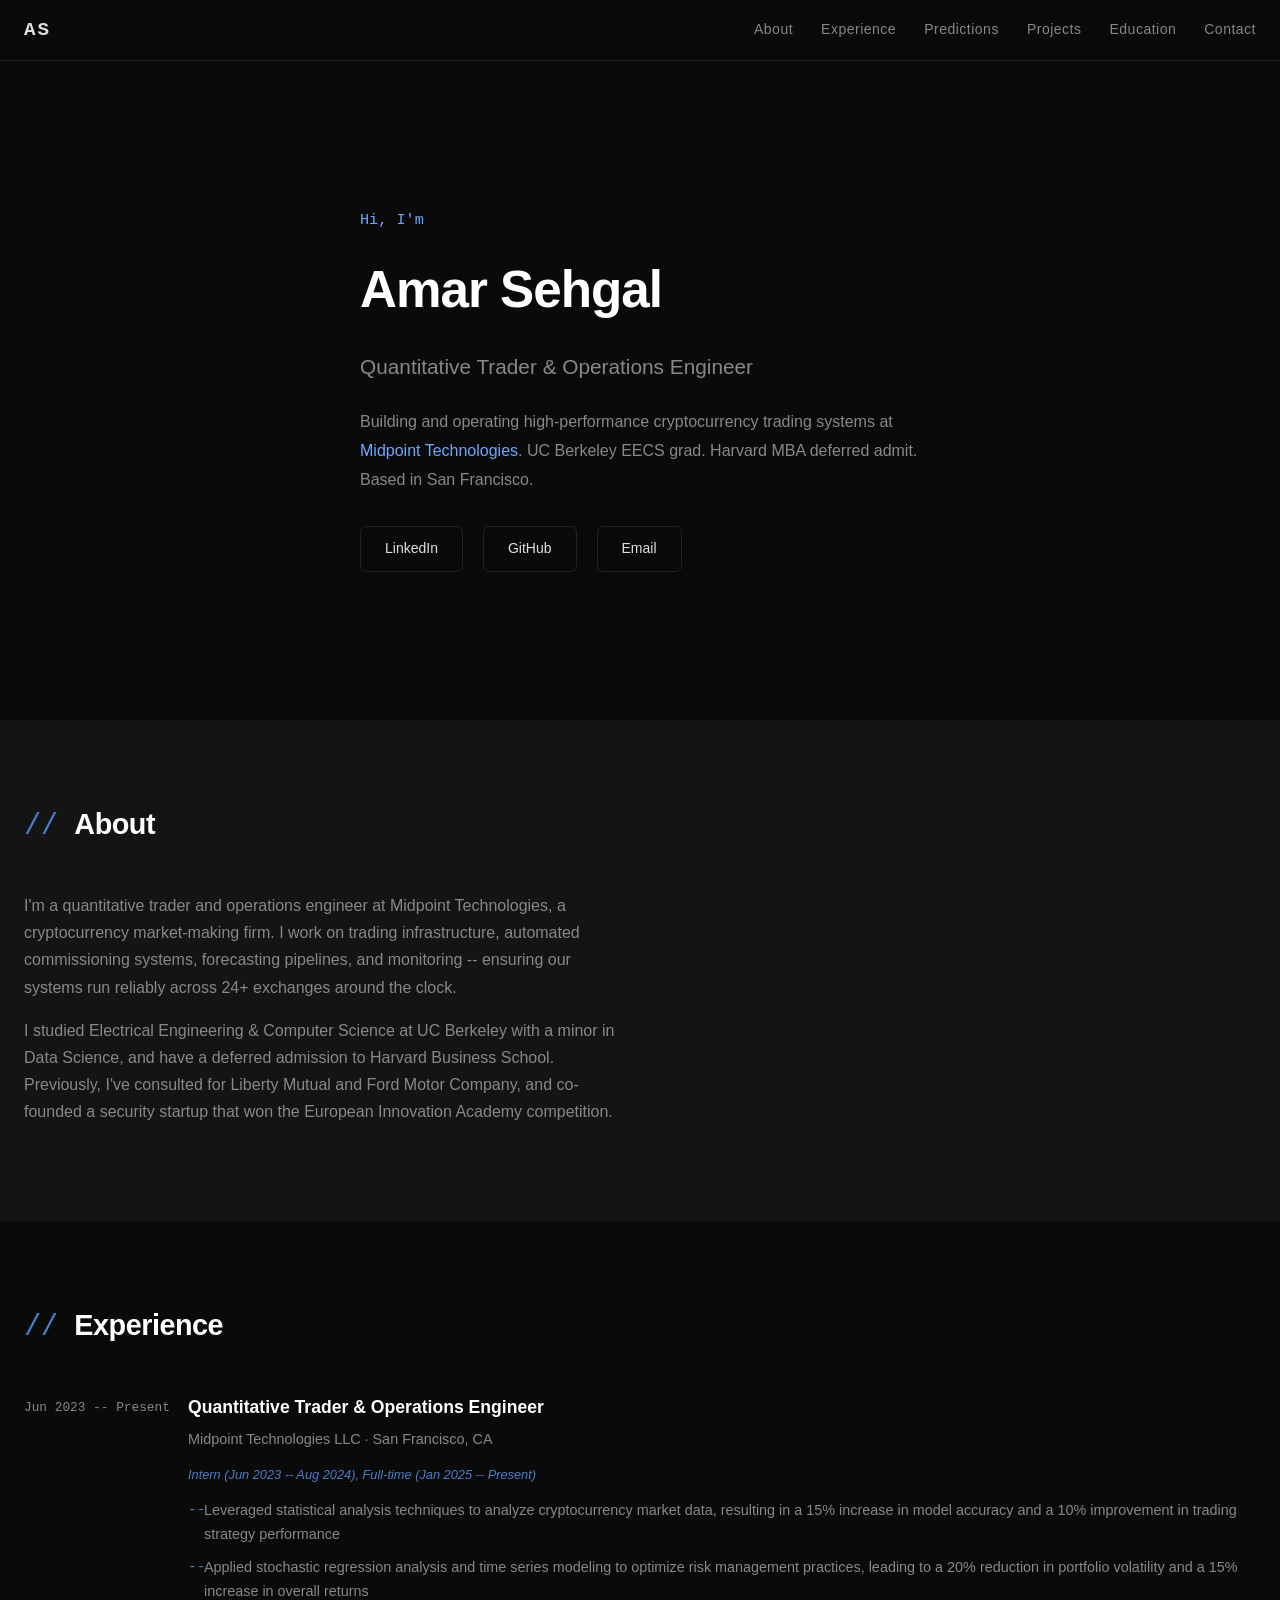
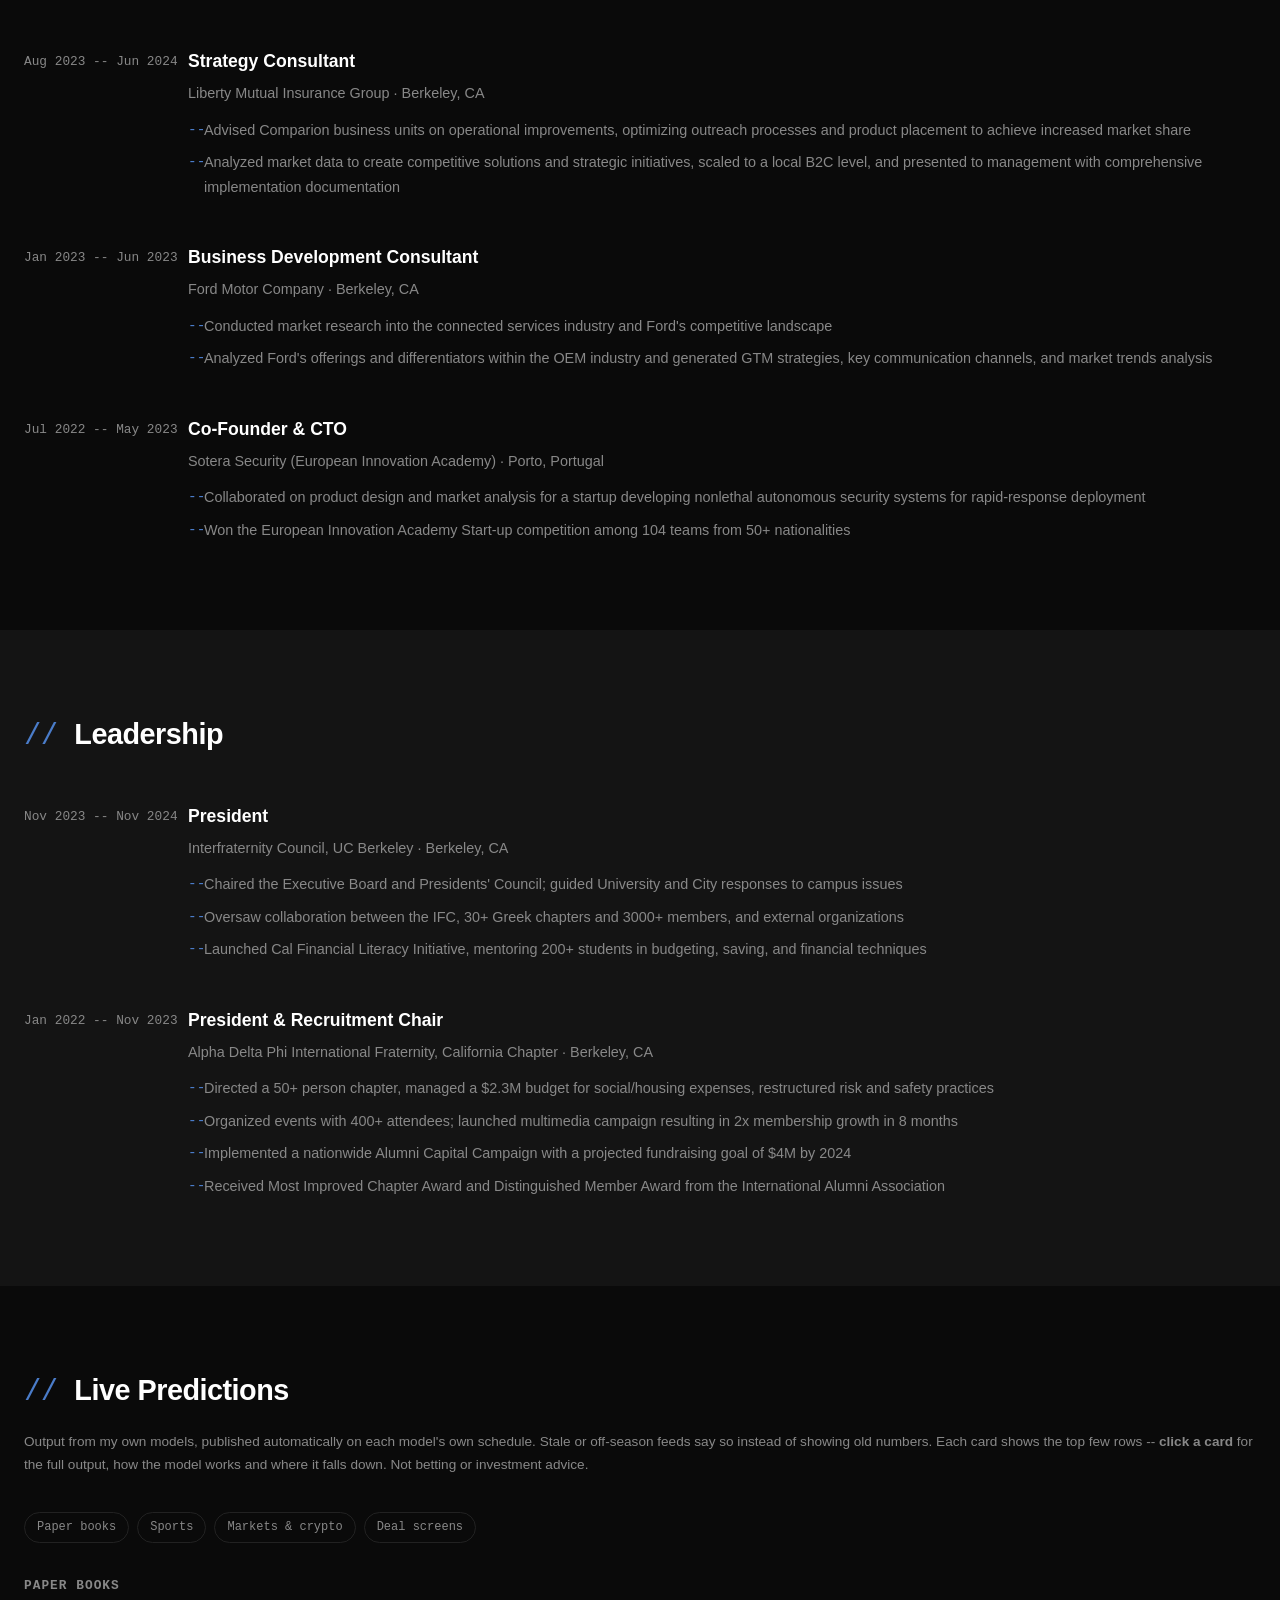
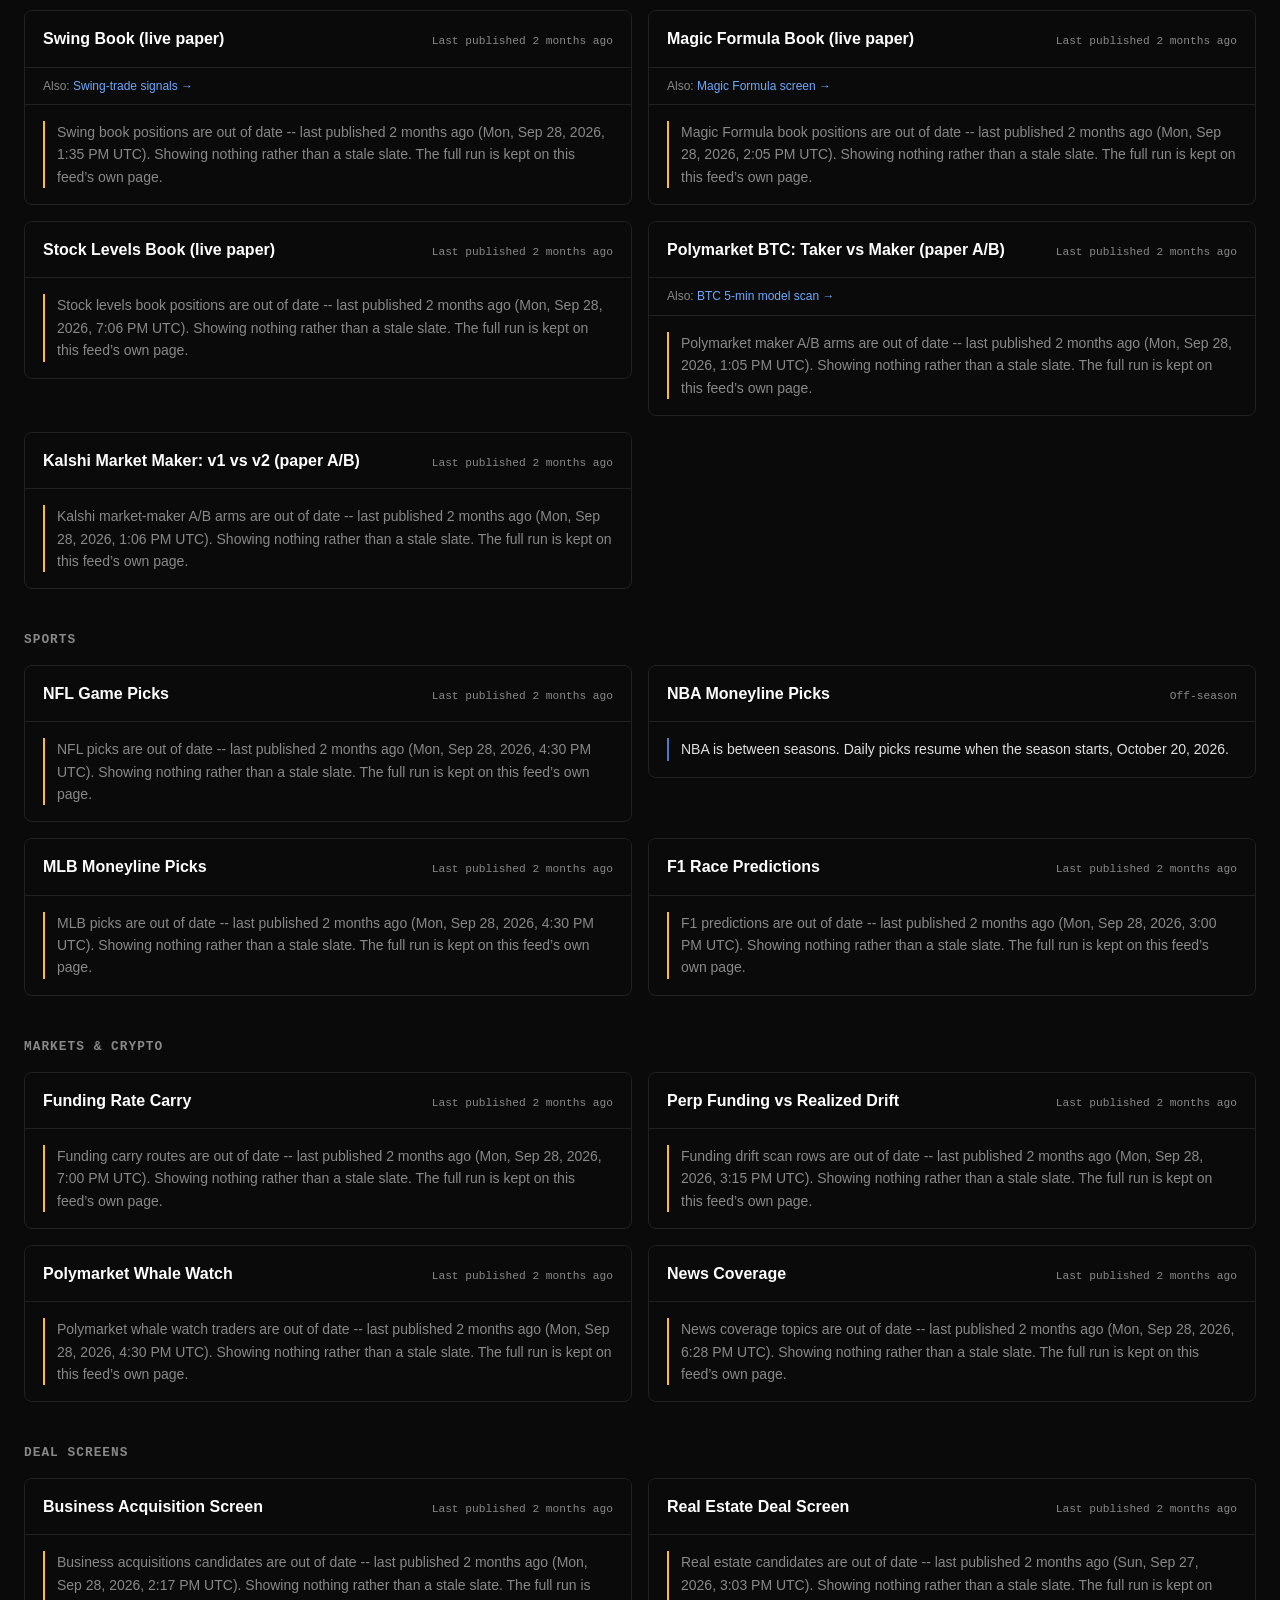
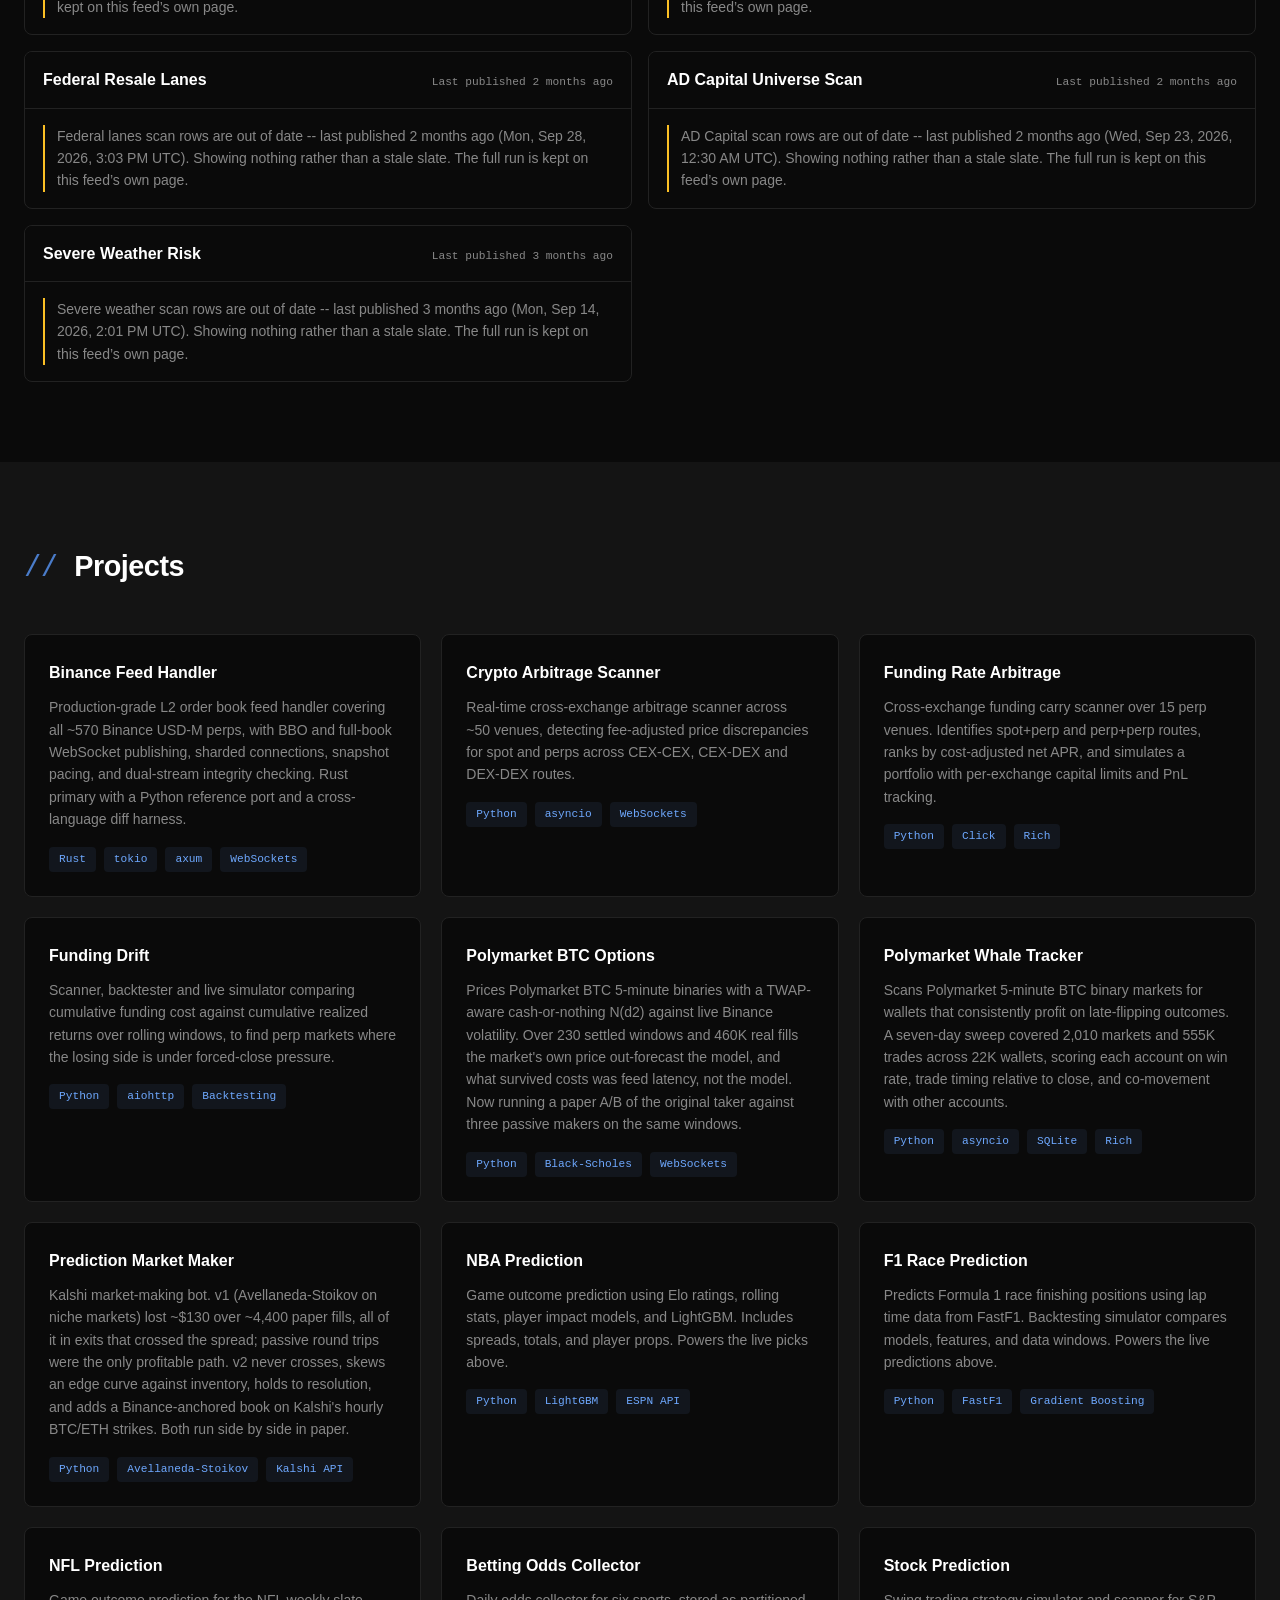
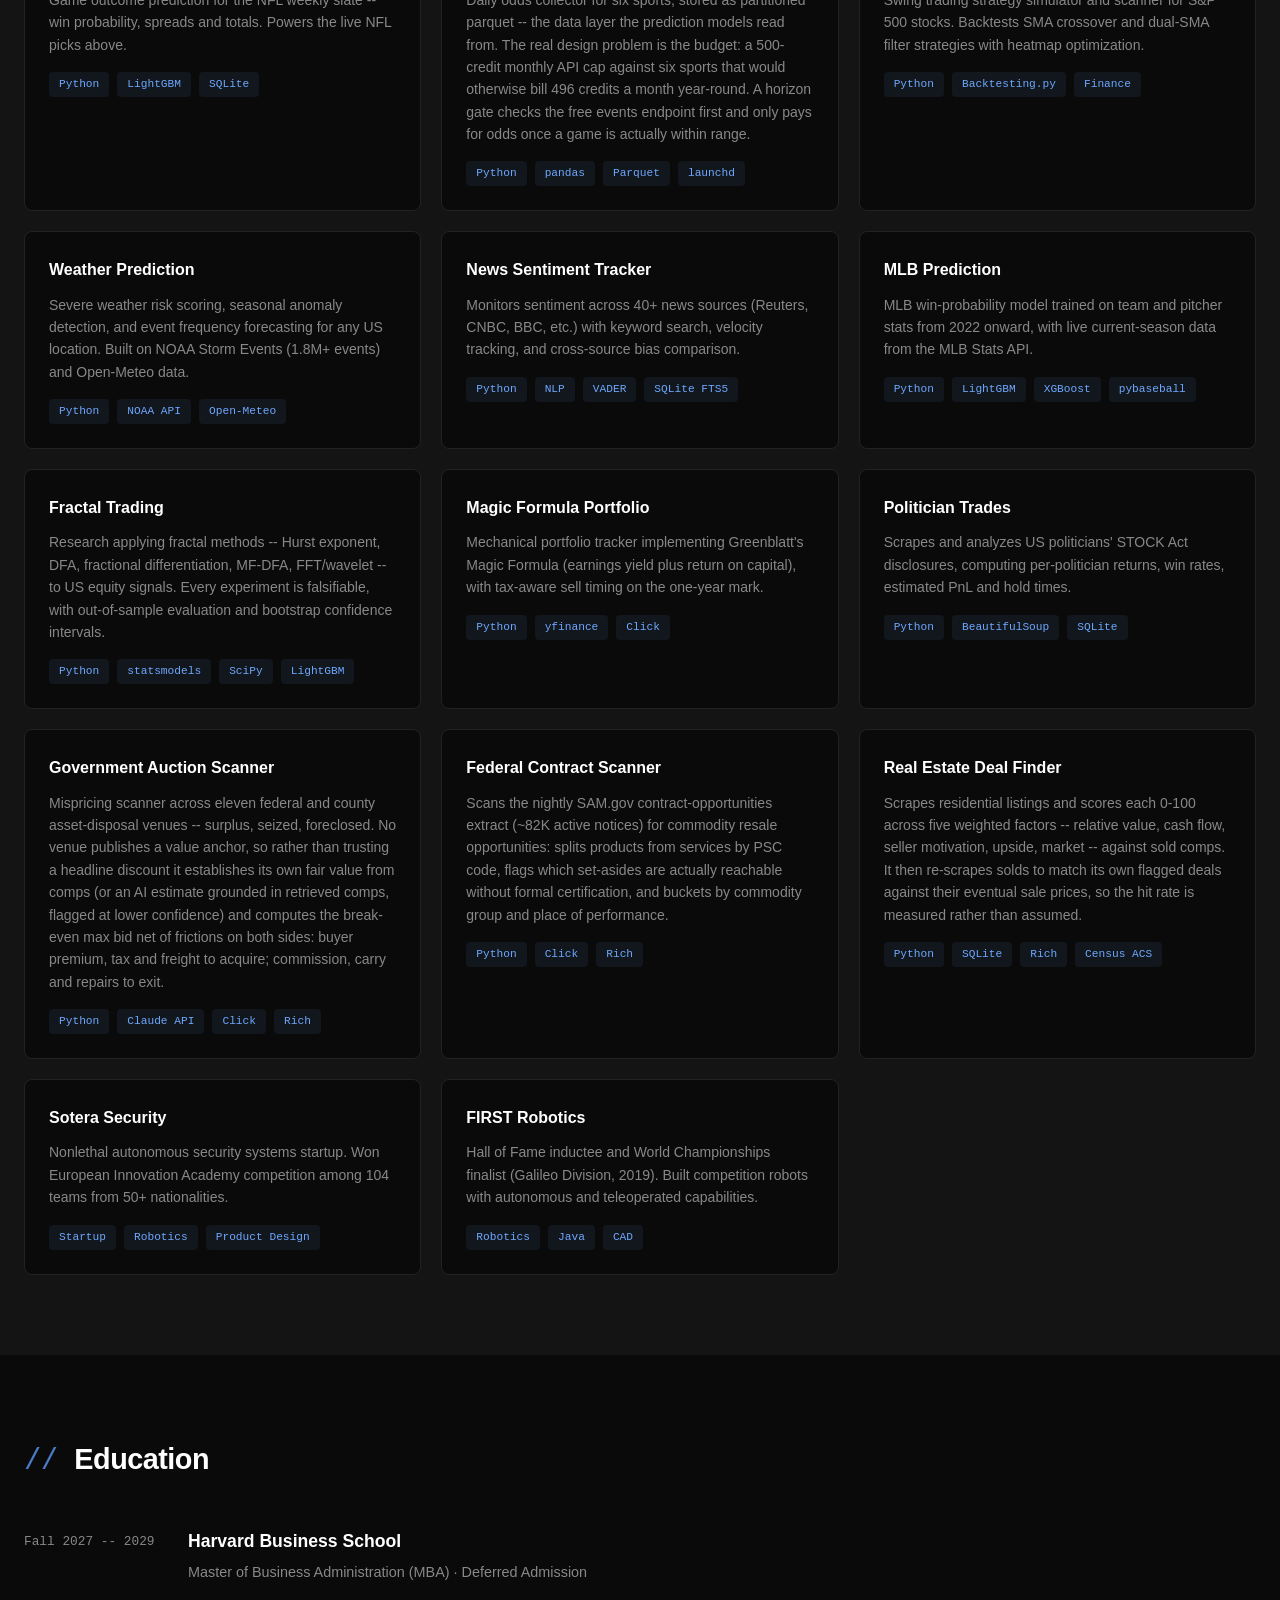
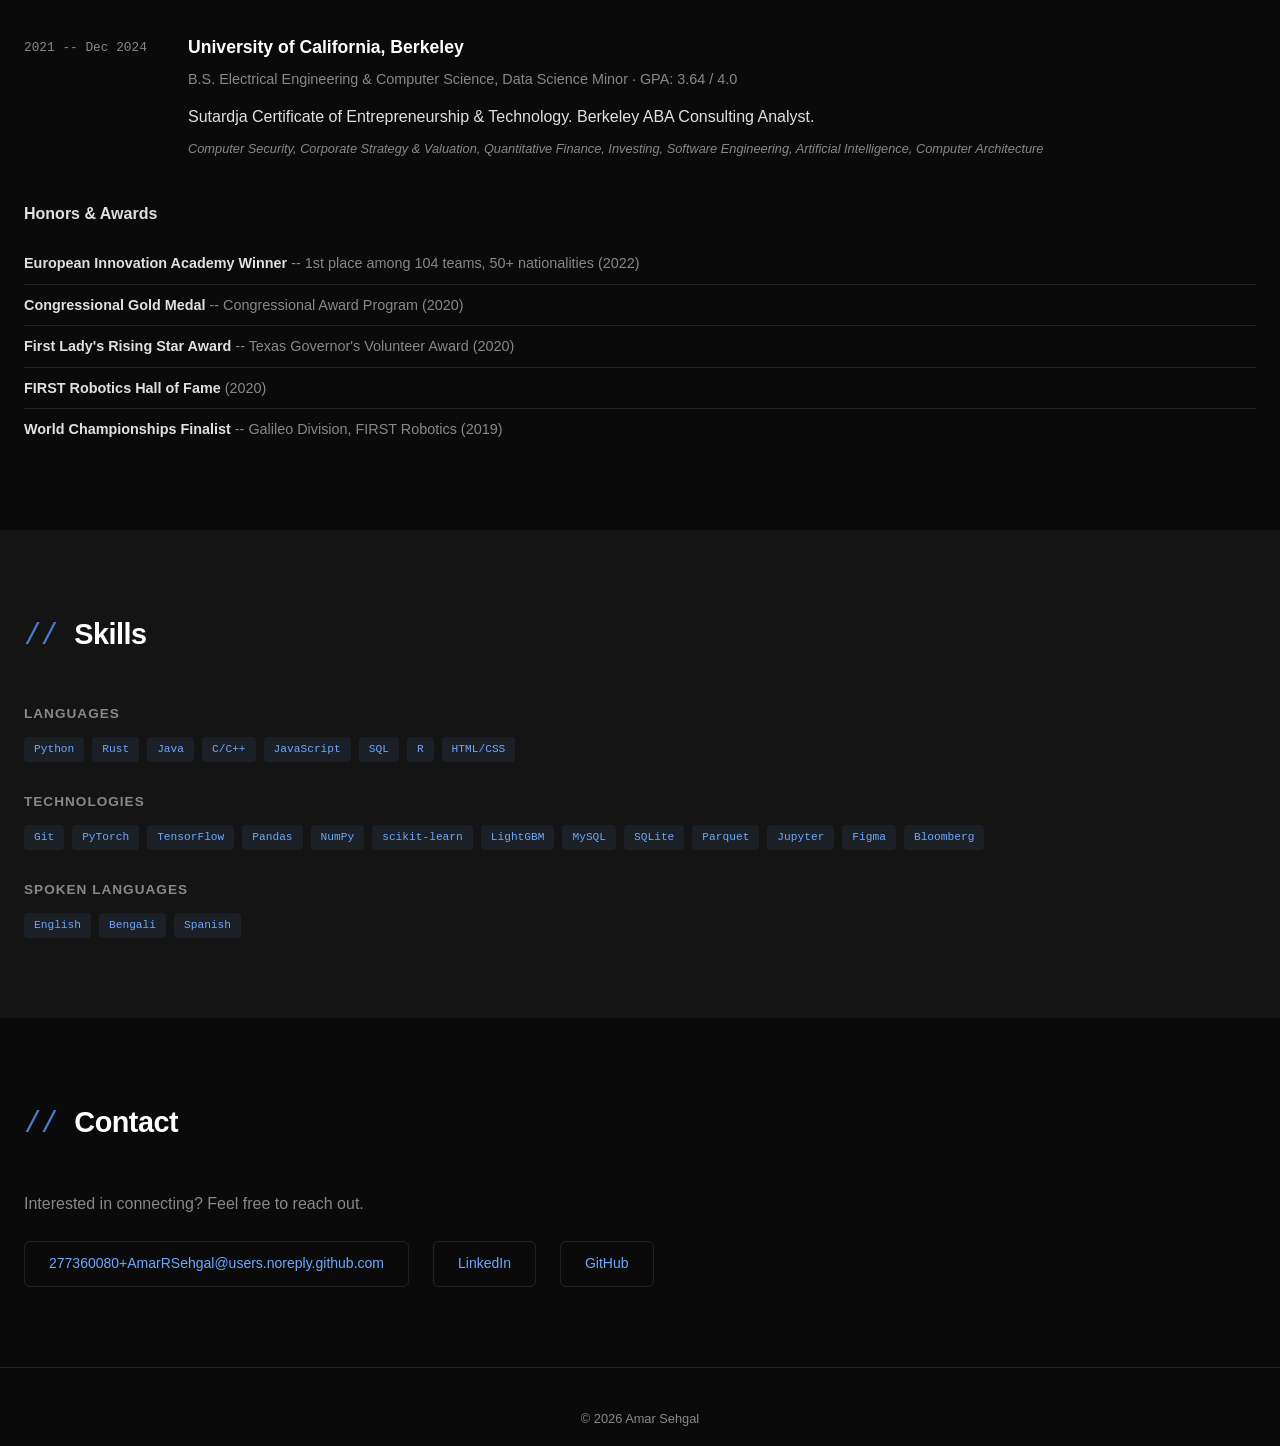
==== commit ac295ddf: "Cache-bust CSS/JS so browsers pick up the new predictions layout Co-Authored-By: Claude Opus 5.5 <no" ====
--- a/index.html
+++ b/index.html
@@ -13,7 +13,7 @@
     <meta property="og:url" content="https://amarrsehgal.github.io/">
     <meta name="twitter:card" content="summary">
     <link rel="icon" href="data:image/svg+xml,%3Csvg xmlns='http://www.w3.org/2000/svg' viewBox='0 0 32 32'%3E%3Crect width='32' height='32' rx='6' fill='%230a0a0a'/%3E%3Ctext x='16' y='22' font-family='monospace' font-size='16' font-weight='700' fill='%236ea8fe' text-anchor='middle'%3EAS%3C/text%3E%3C/svg%3E">
-    <link rel="stylesheet" href="style.css">
+    <link rel="stylesheet" href="style.css?v=20260928">
 </head>
 <body>
     <a href="#main" class="skip-link">Skip to content</a>
@@ -52,7 +52,7 @@
             <div class="hero-links">
                 <a href="https://linkedin.com/in/amar-sehgal" target="_blank" rel="noopener">LinkedIn</a>
                 <a href="https://github.com/Amar-Sehgal" target="_blank" rel="noopener">GitHub</a>
-                <a href="mailto:amar@midpointmarkets.com">Email</a>
+                <a href="mailto:277360080+AmarRSehgal@users.noreply.github.com">Email</a>
             </div>
         </div>
     </section>
@@ -728,7 +728,7 @@
                 Interested in connecting? Feel free to reach out.
             </p>
             <div class="contact-links">
-                <a href="mailto:amar@midpointmarkets.com">amar@midpointmarkets.com</a>
+                <a href="mailto:277360080+AmarRSehgal@users.noreply.github.com">277360080+AmarRSehgal@users.noreply.github.com</a>
                 <a href="https://linkedin.com/in/amar-sehgal" target="_blank" rel="noopener">LinkedIn</a>
                 <a href="https://github.com/Amar-Sehgal" target="_blank" rel="noopener">GitHub</a>
             </div>
@@ -743,7 +743,7 @@
         </div>
     </footer>
 
-    <script src="predictions.js"></script>
-    <script src="script.js"></script>
+    <script src="predictions.js?v=20260928"></script>
+    <script src="script.js?v=20260928"></script>
 </body>
 </html>
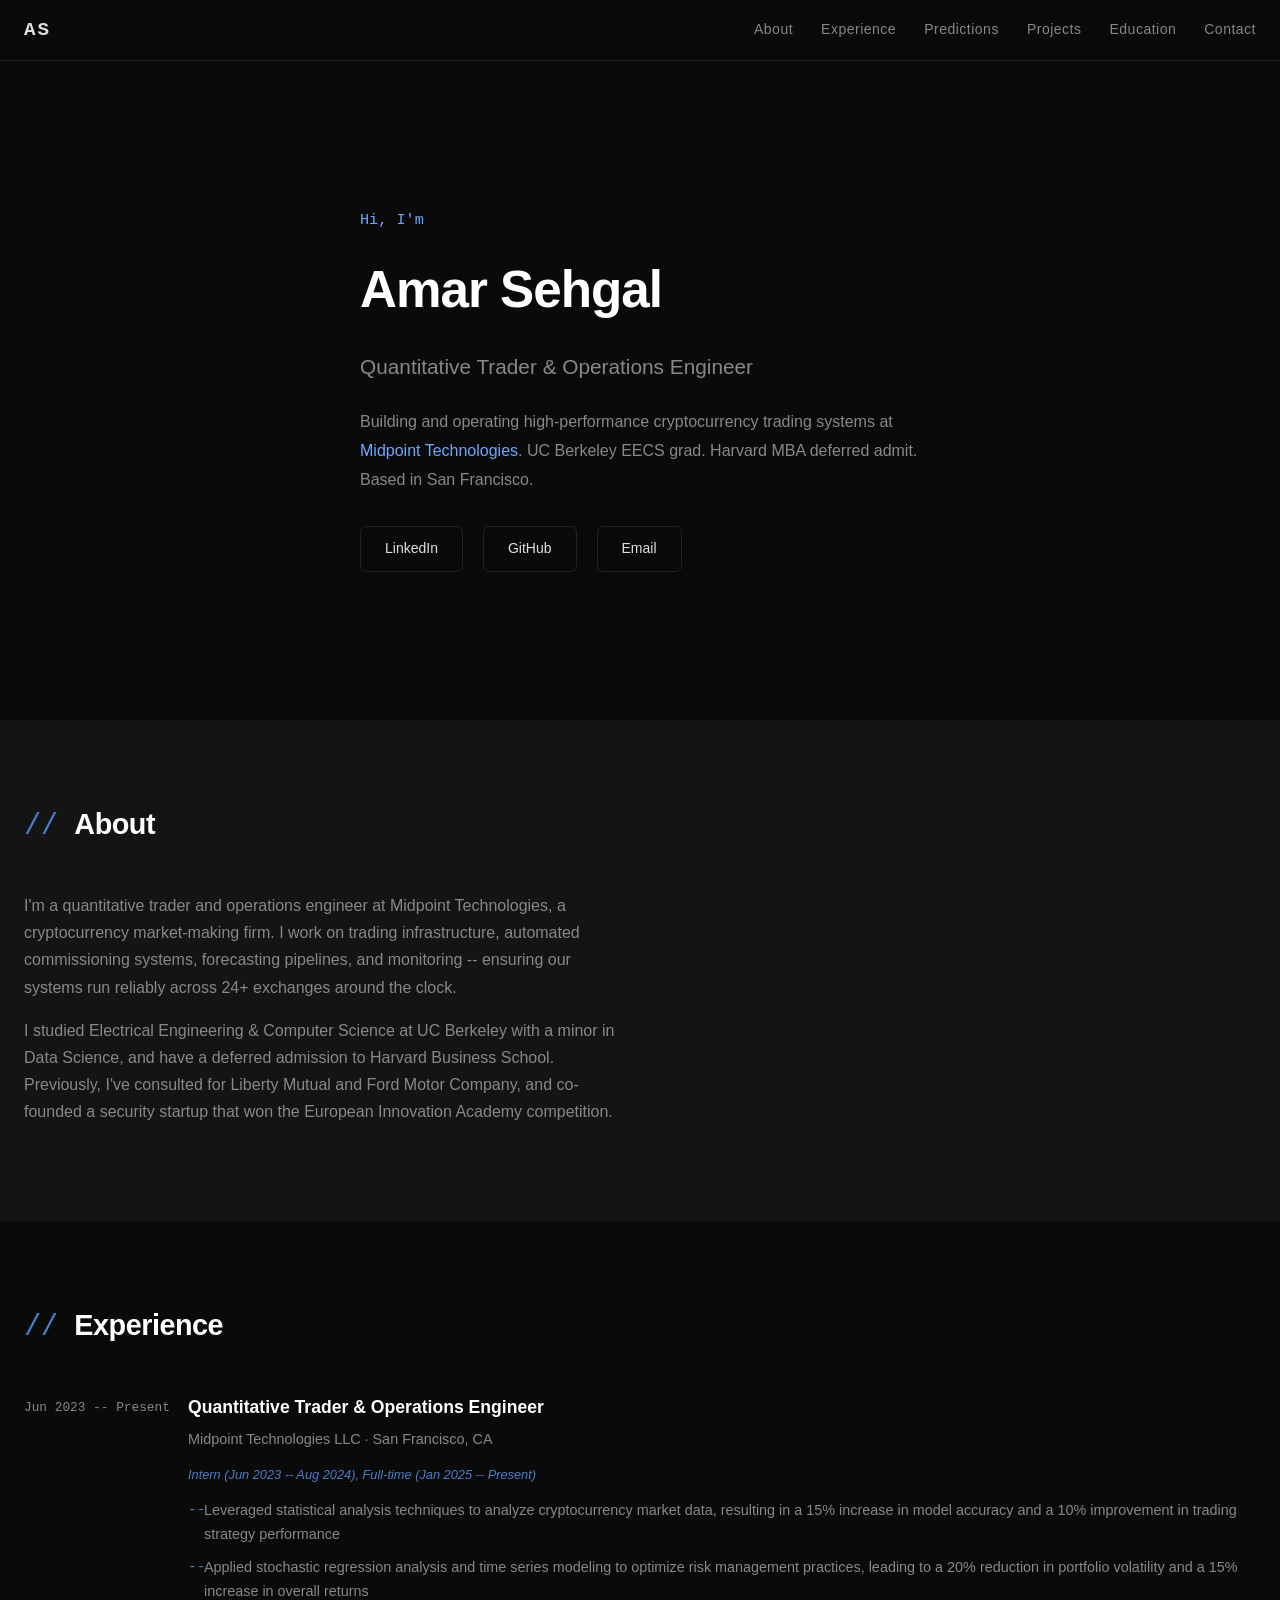
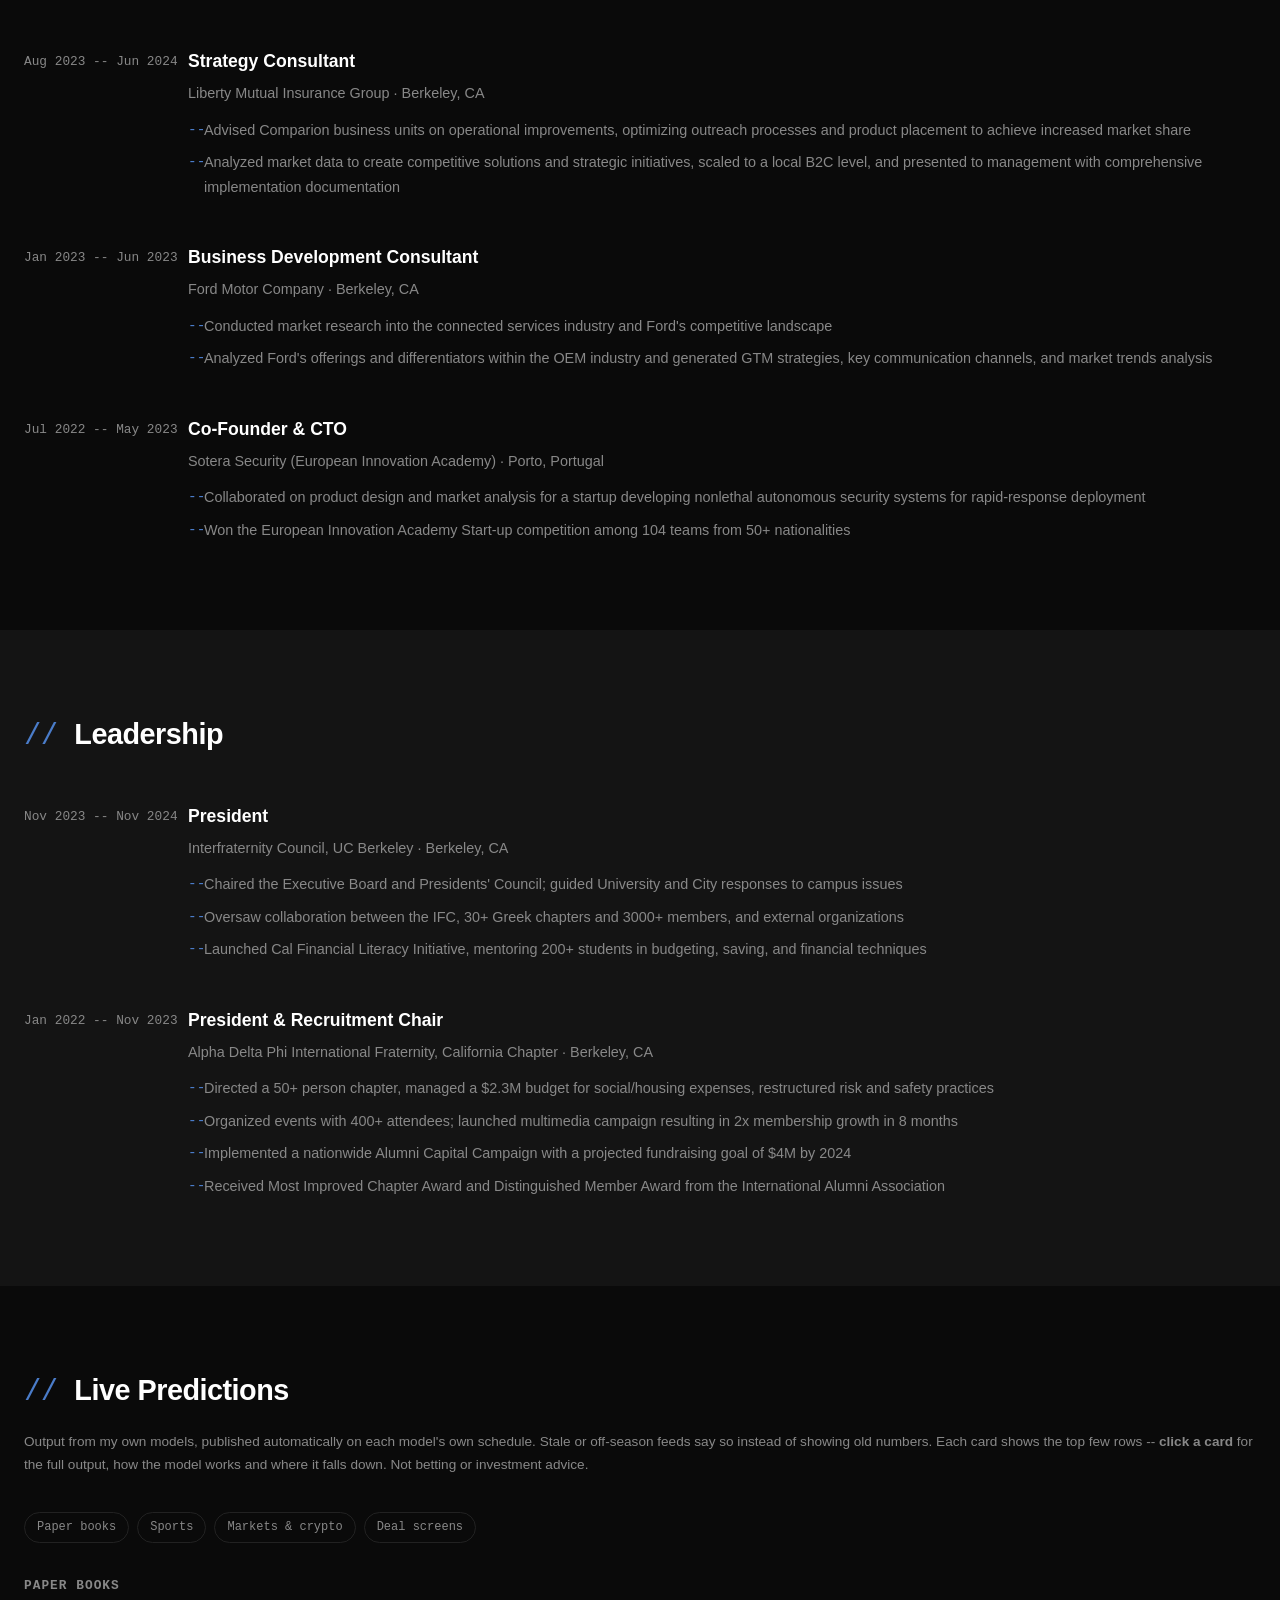
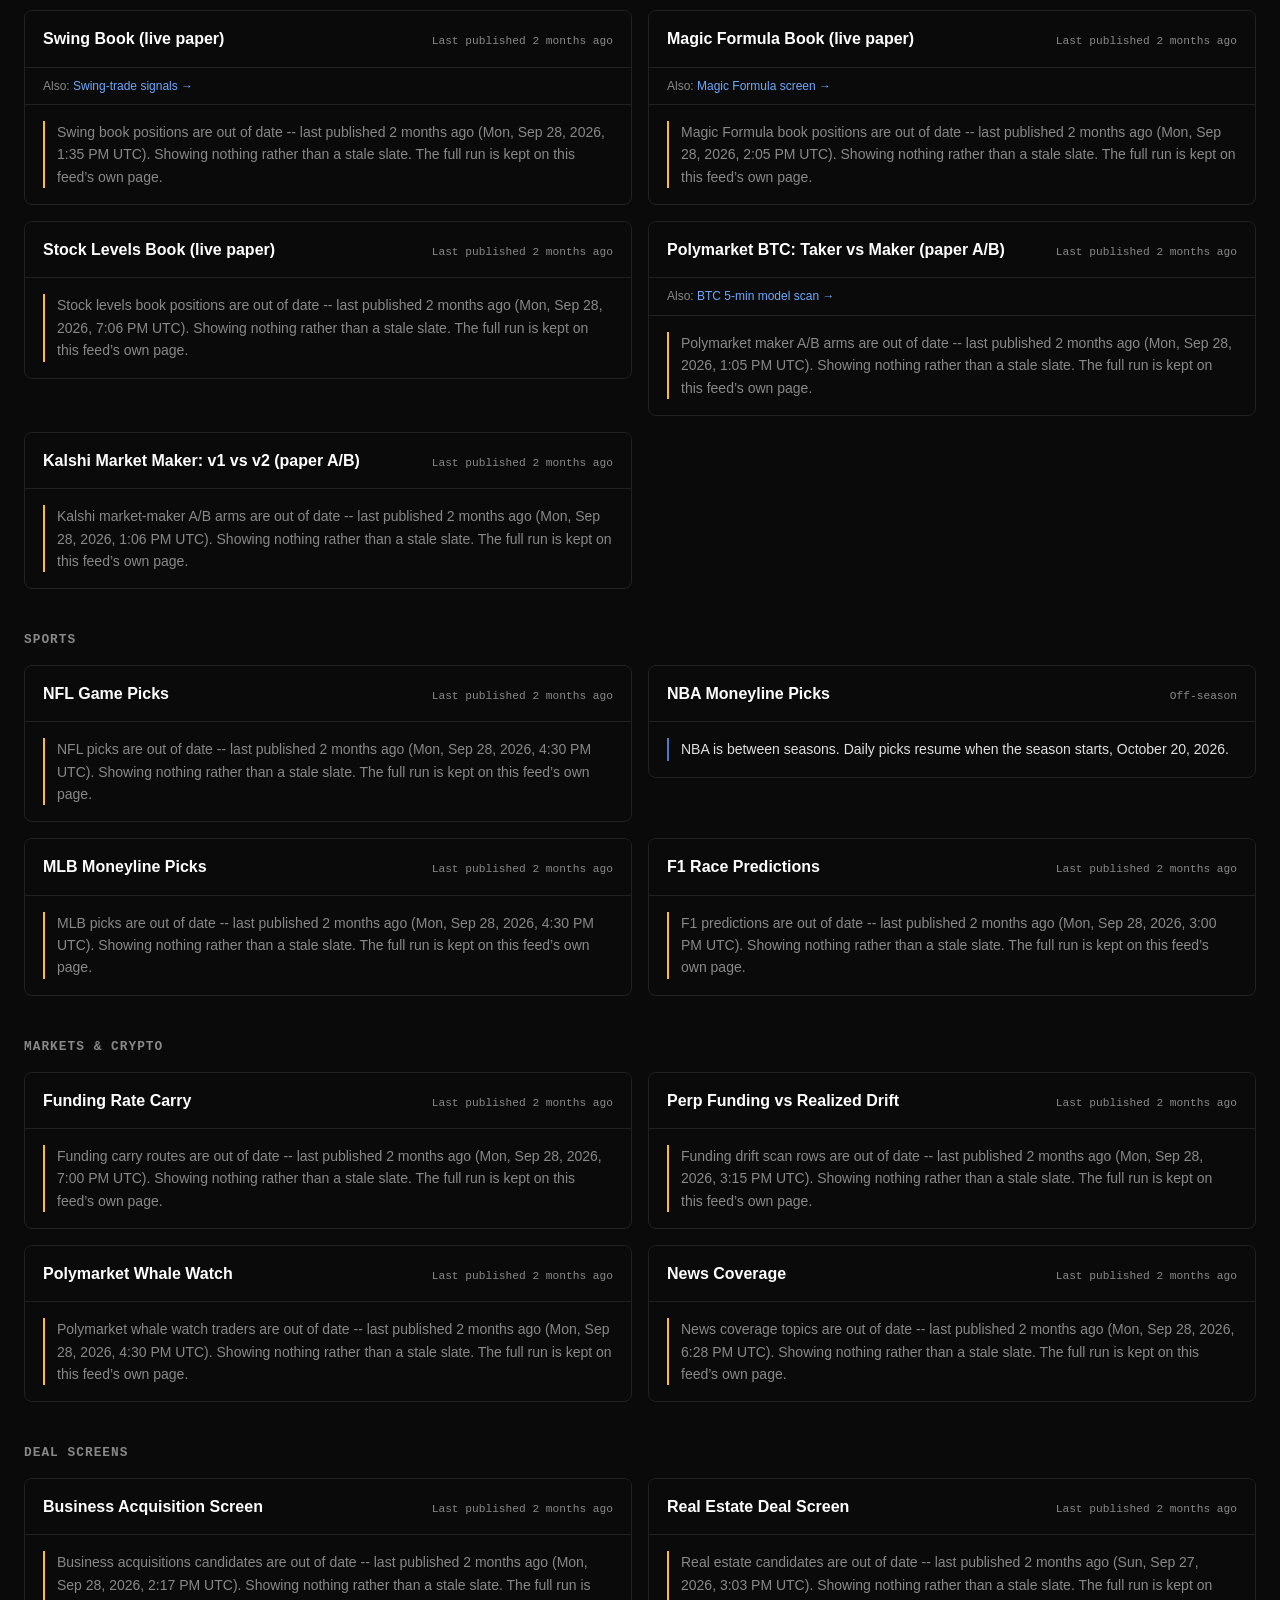
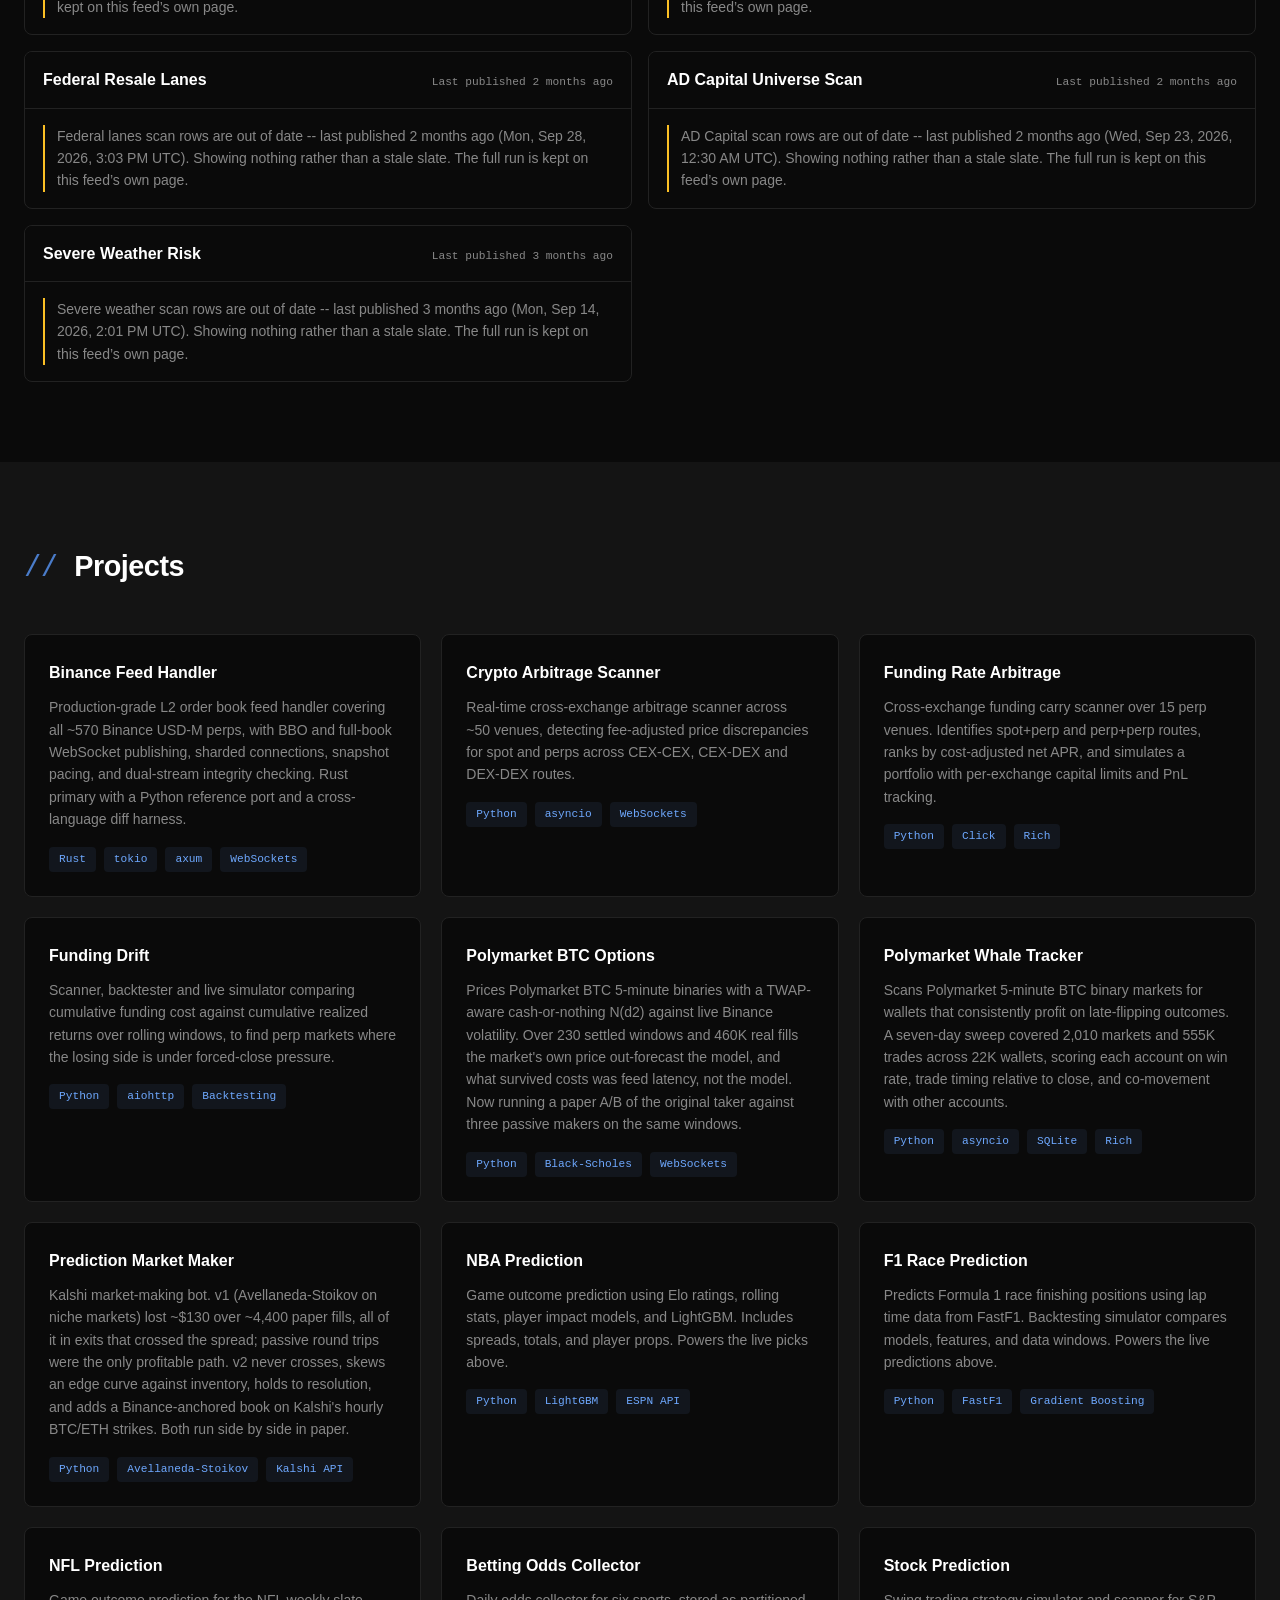
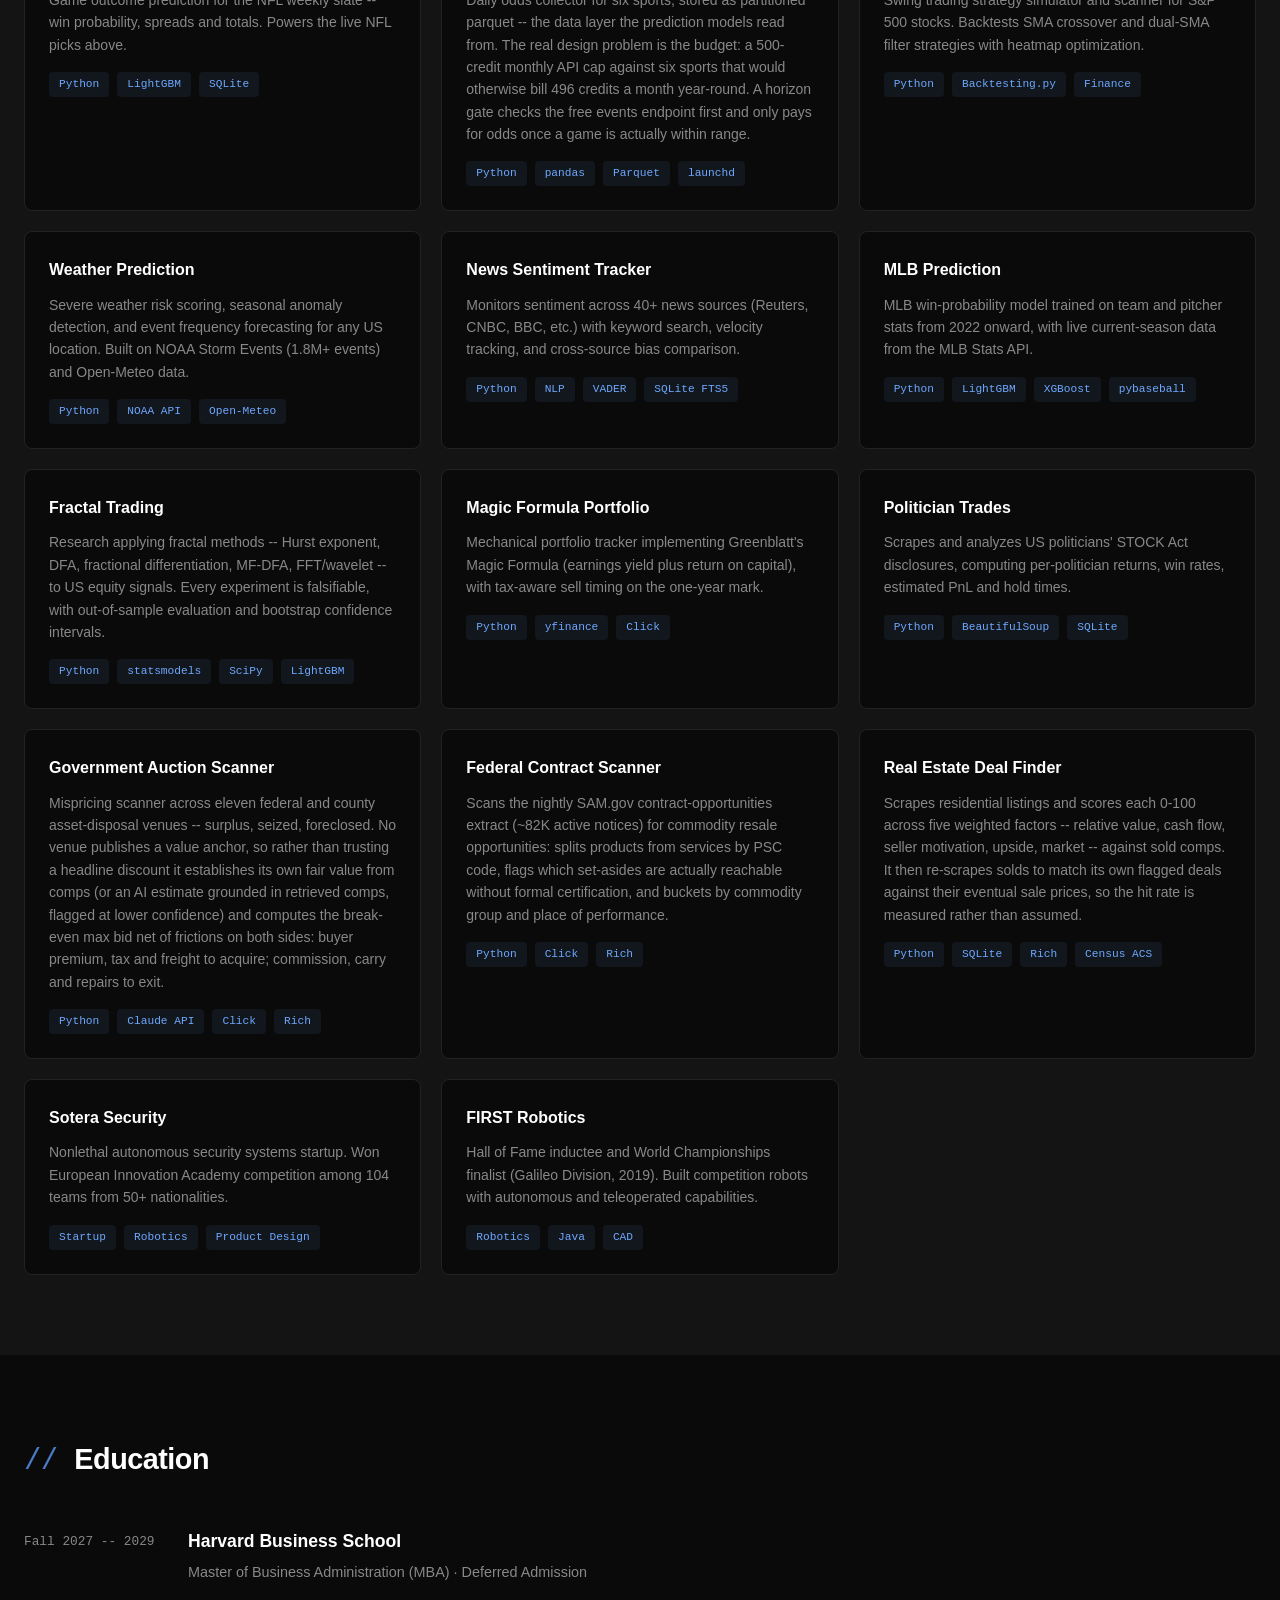
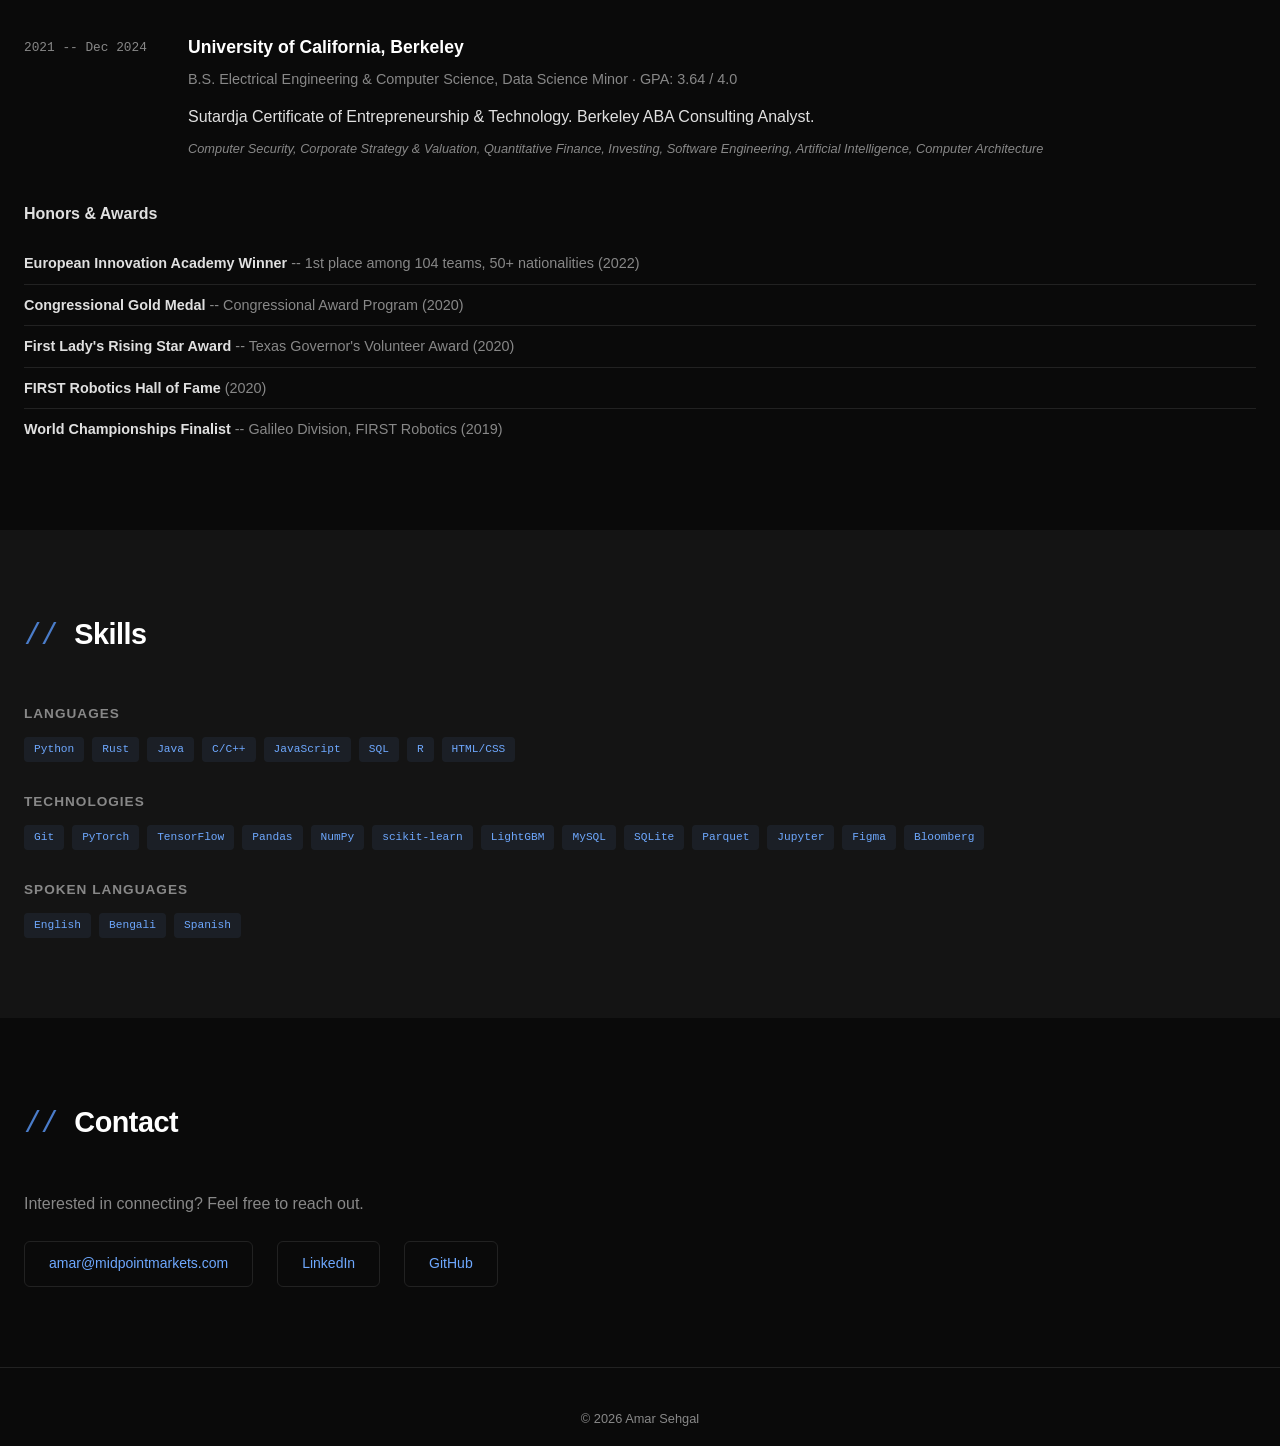
==== commit afd039de: "Cache-bust CSS/JS so browsers pick up the new predictions layout Co-Authored-By: Claude Opus 5.5 <no" ====
--- a/index.html
+++ b/index.html
@@ -52,7 +52,7 @@
             <div class="hero-links">
                 <a href="https://linkedin.com/in/amar-sehgal" target="_blank" rel="noopener">LinkedIn</a>
                 <a href="https://github.com/Amar-Sehgal" target="_blank" rel="noopener">GitHub</a>
-                <a href="mailto:277360080+AmarRSehgal@users.noreply.github.com">Email</a>
+                <a href="mailto:amar@midpointmarkets.com">Email</a>
             </div>
         </div>
     </section>
@@ -728,7 +728,7 @@
                 Interested in connecting? Feel free to reach out.
             </p>
             <div class="contact-links">
-                <a href="mailto:277360080+AmarRSehgal@users.noreply.github.com">277360080+AmarRSehgal@users.noreply.github.com</a>
+                <a href="mailto:amar@midpointmarkets.com">amar@midpointmarkets.com</a>
                 <a href="https://linkedin.com/in/amar-sehgal" target="_blank" rel="noopener">LinkedIn</a>
                 <a href="https://github.com/Amar-Sehgal" target="_blank" rel="noopener">GitHub</a>
             </div>
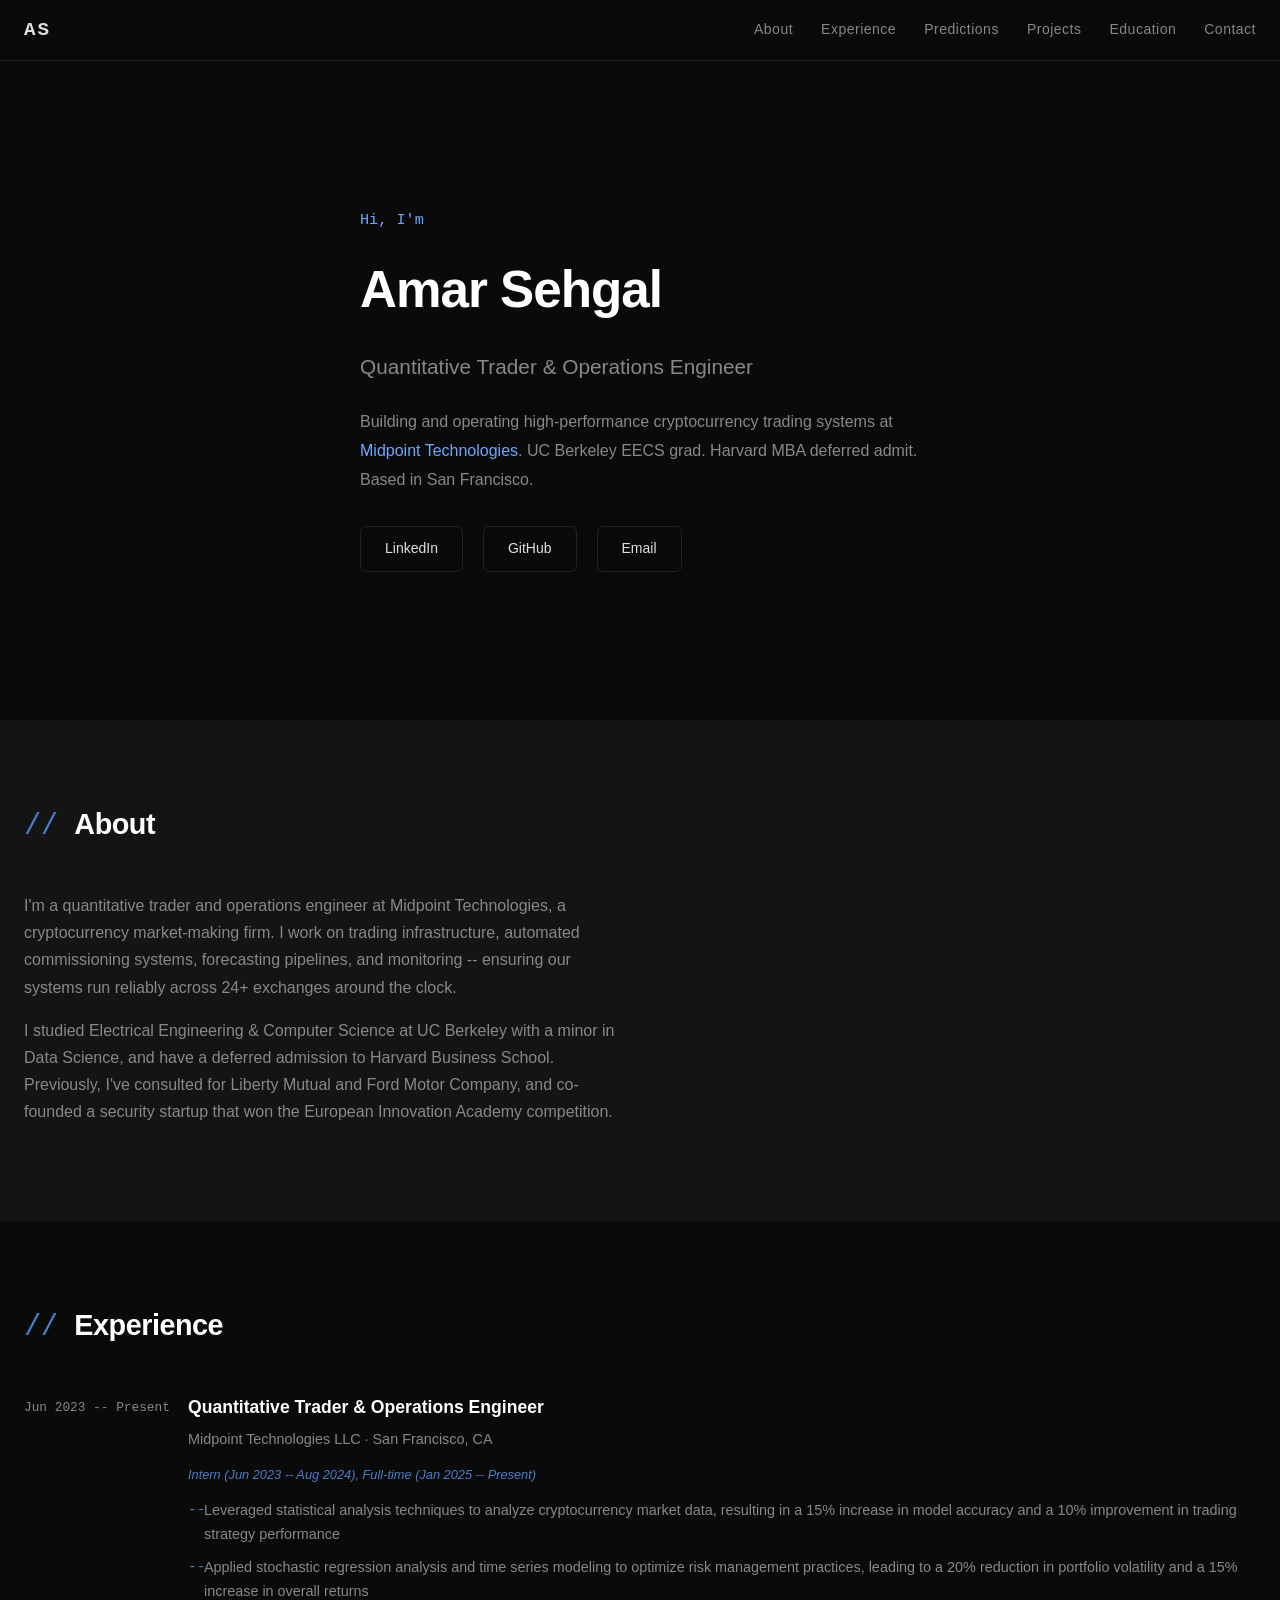
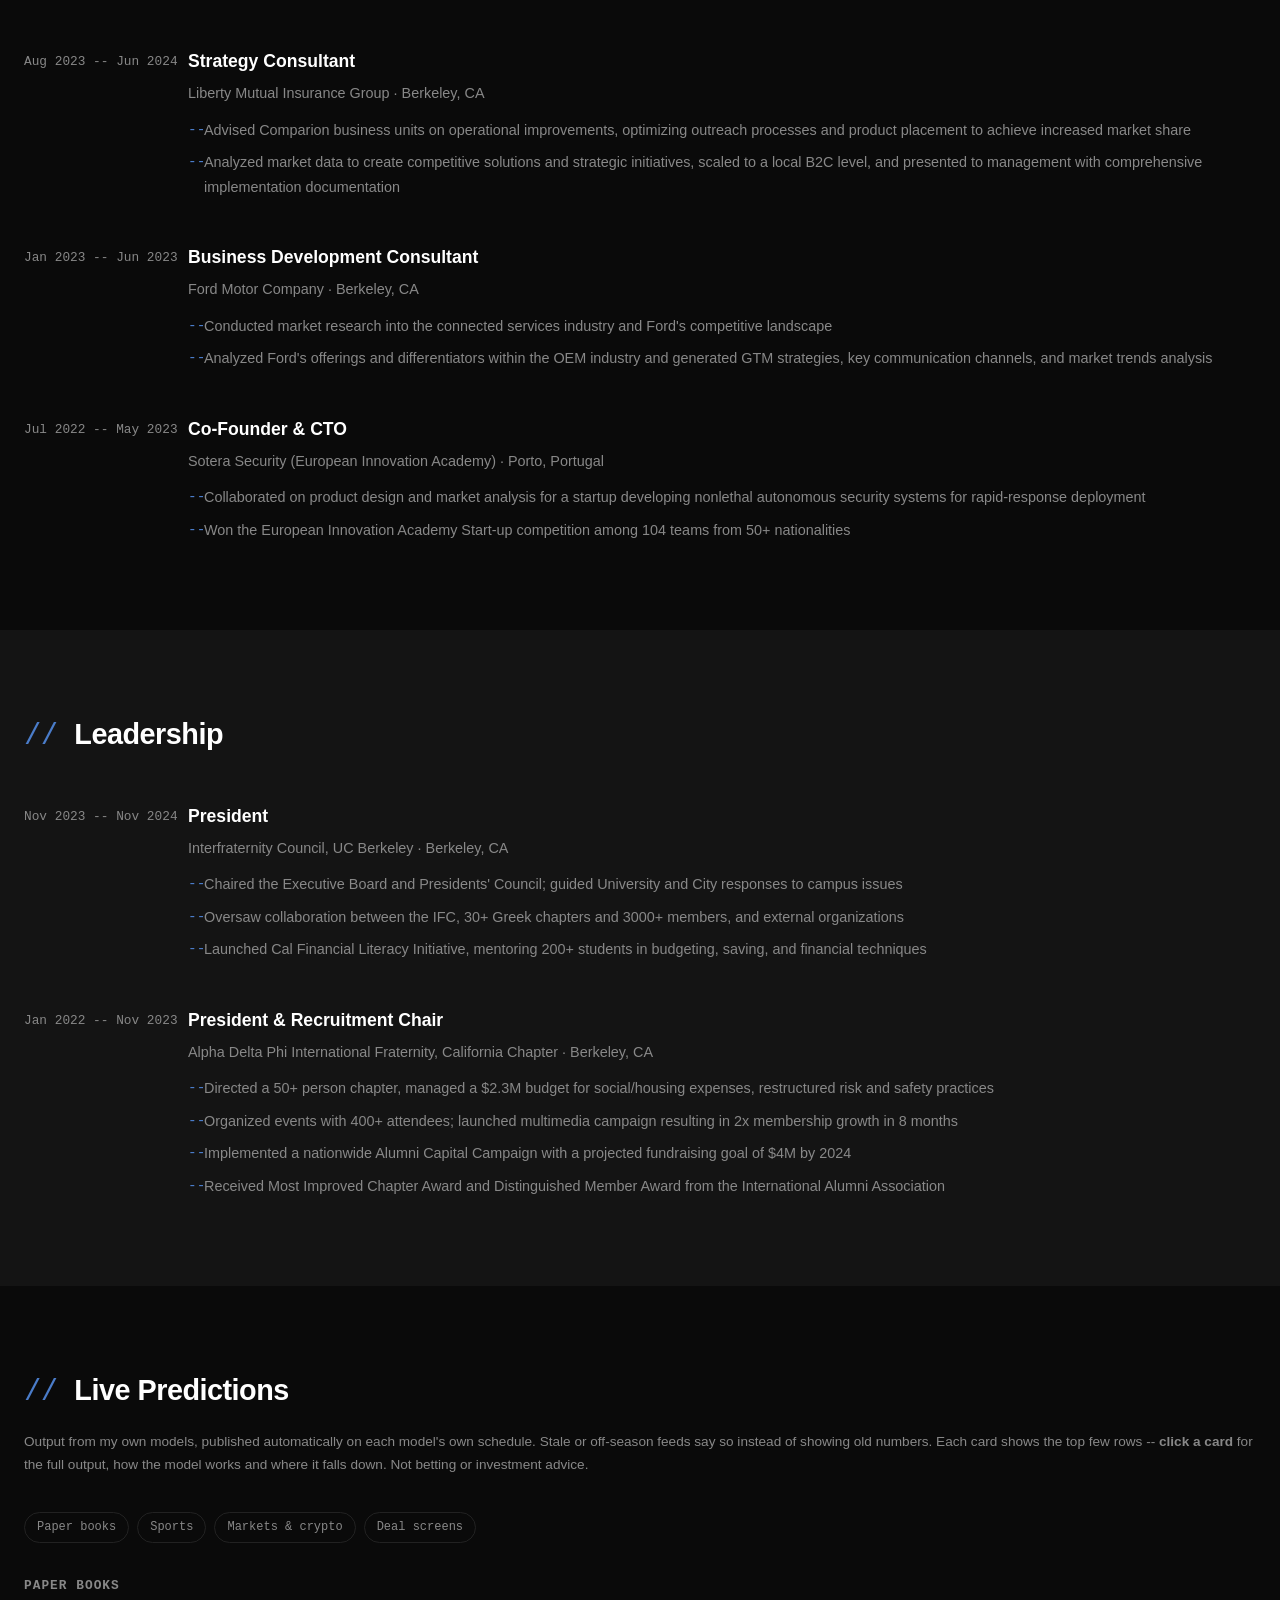
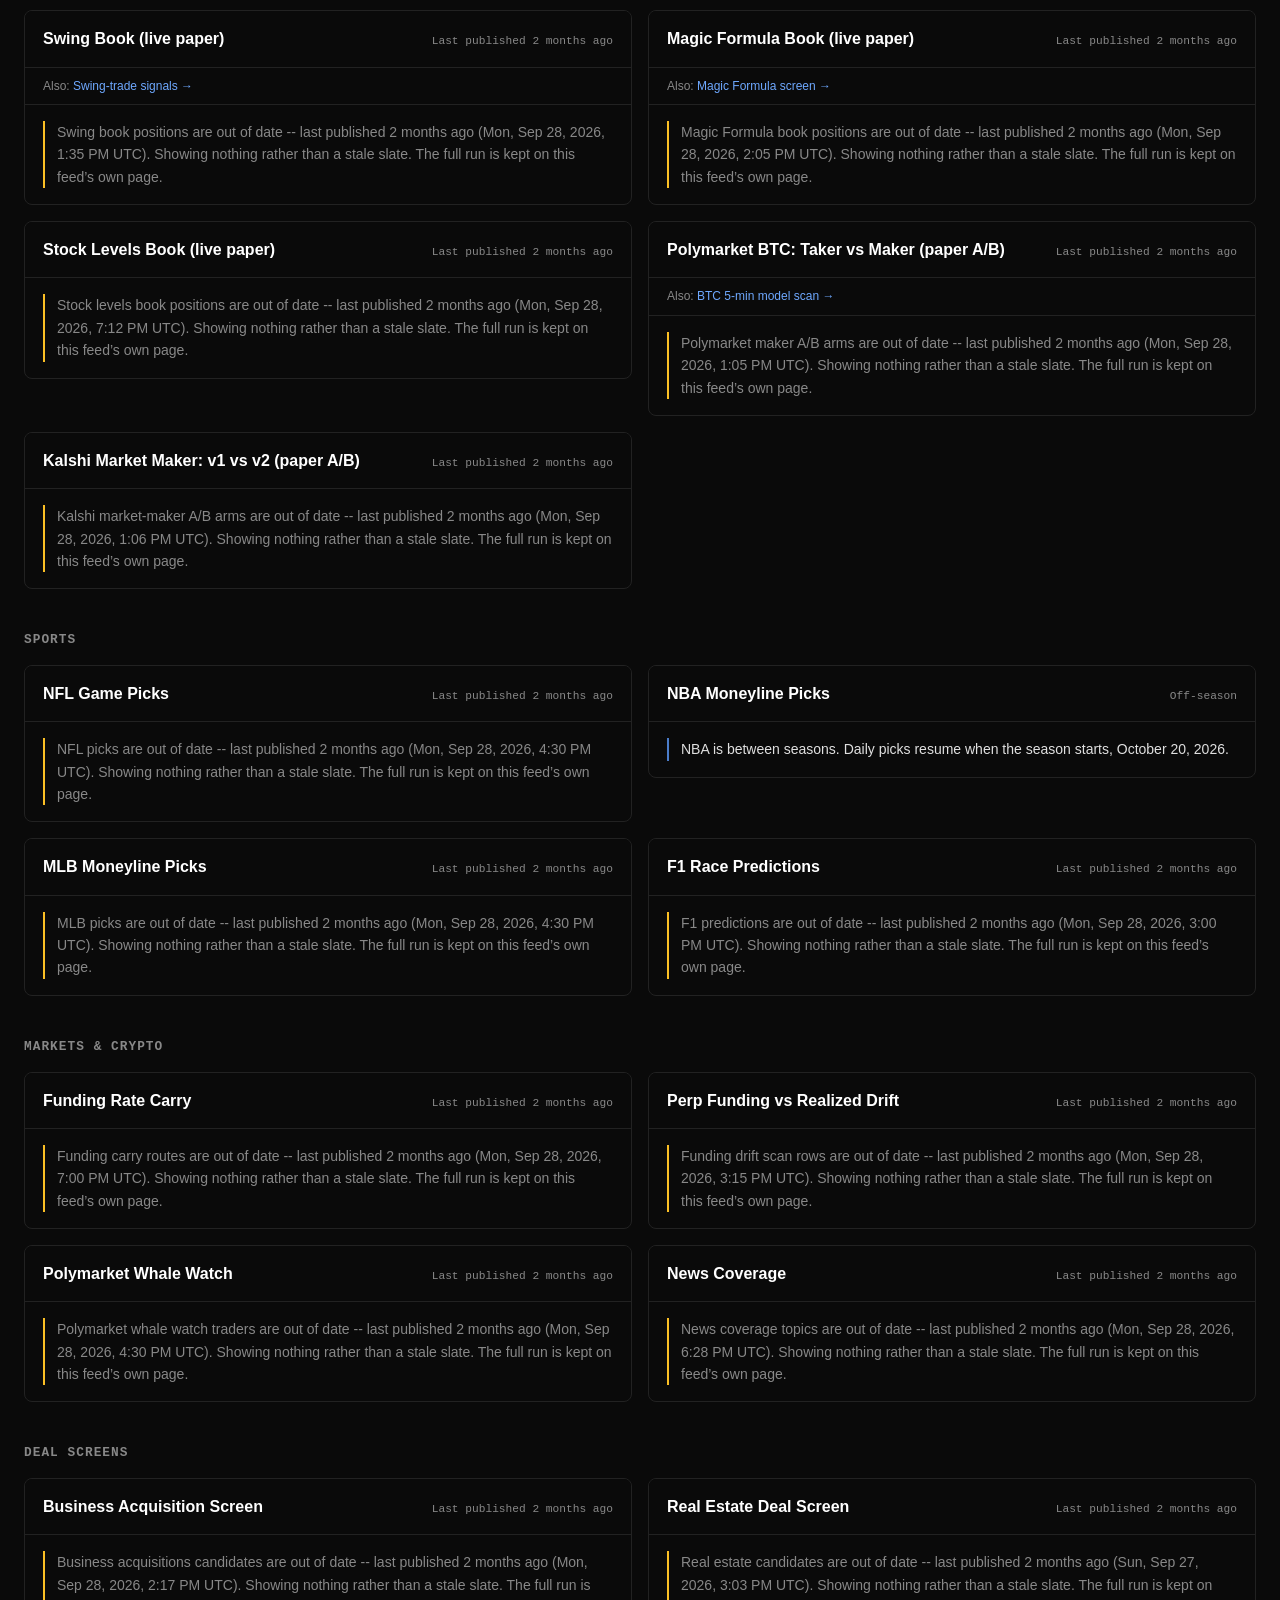
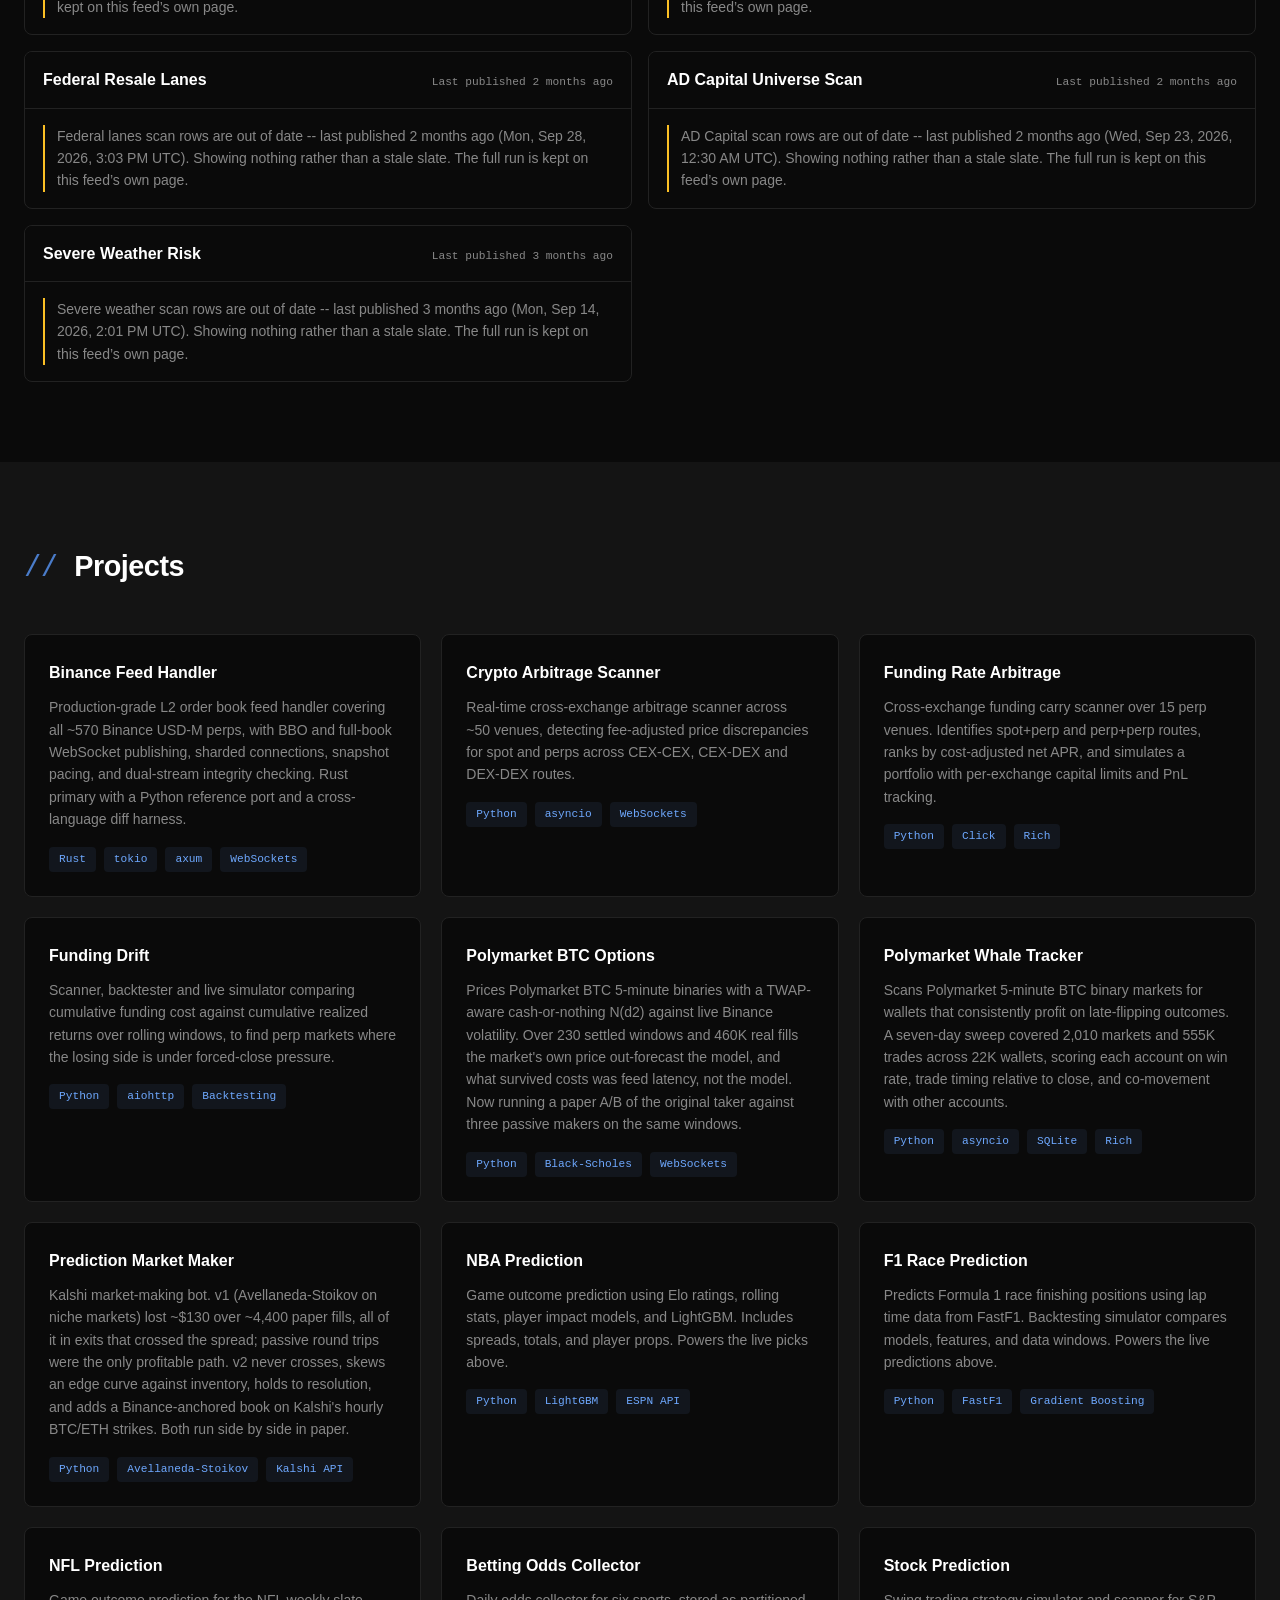
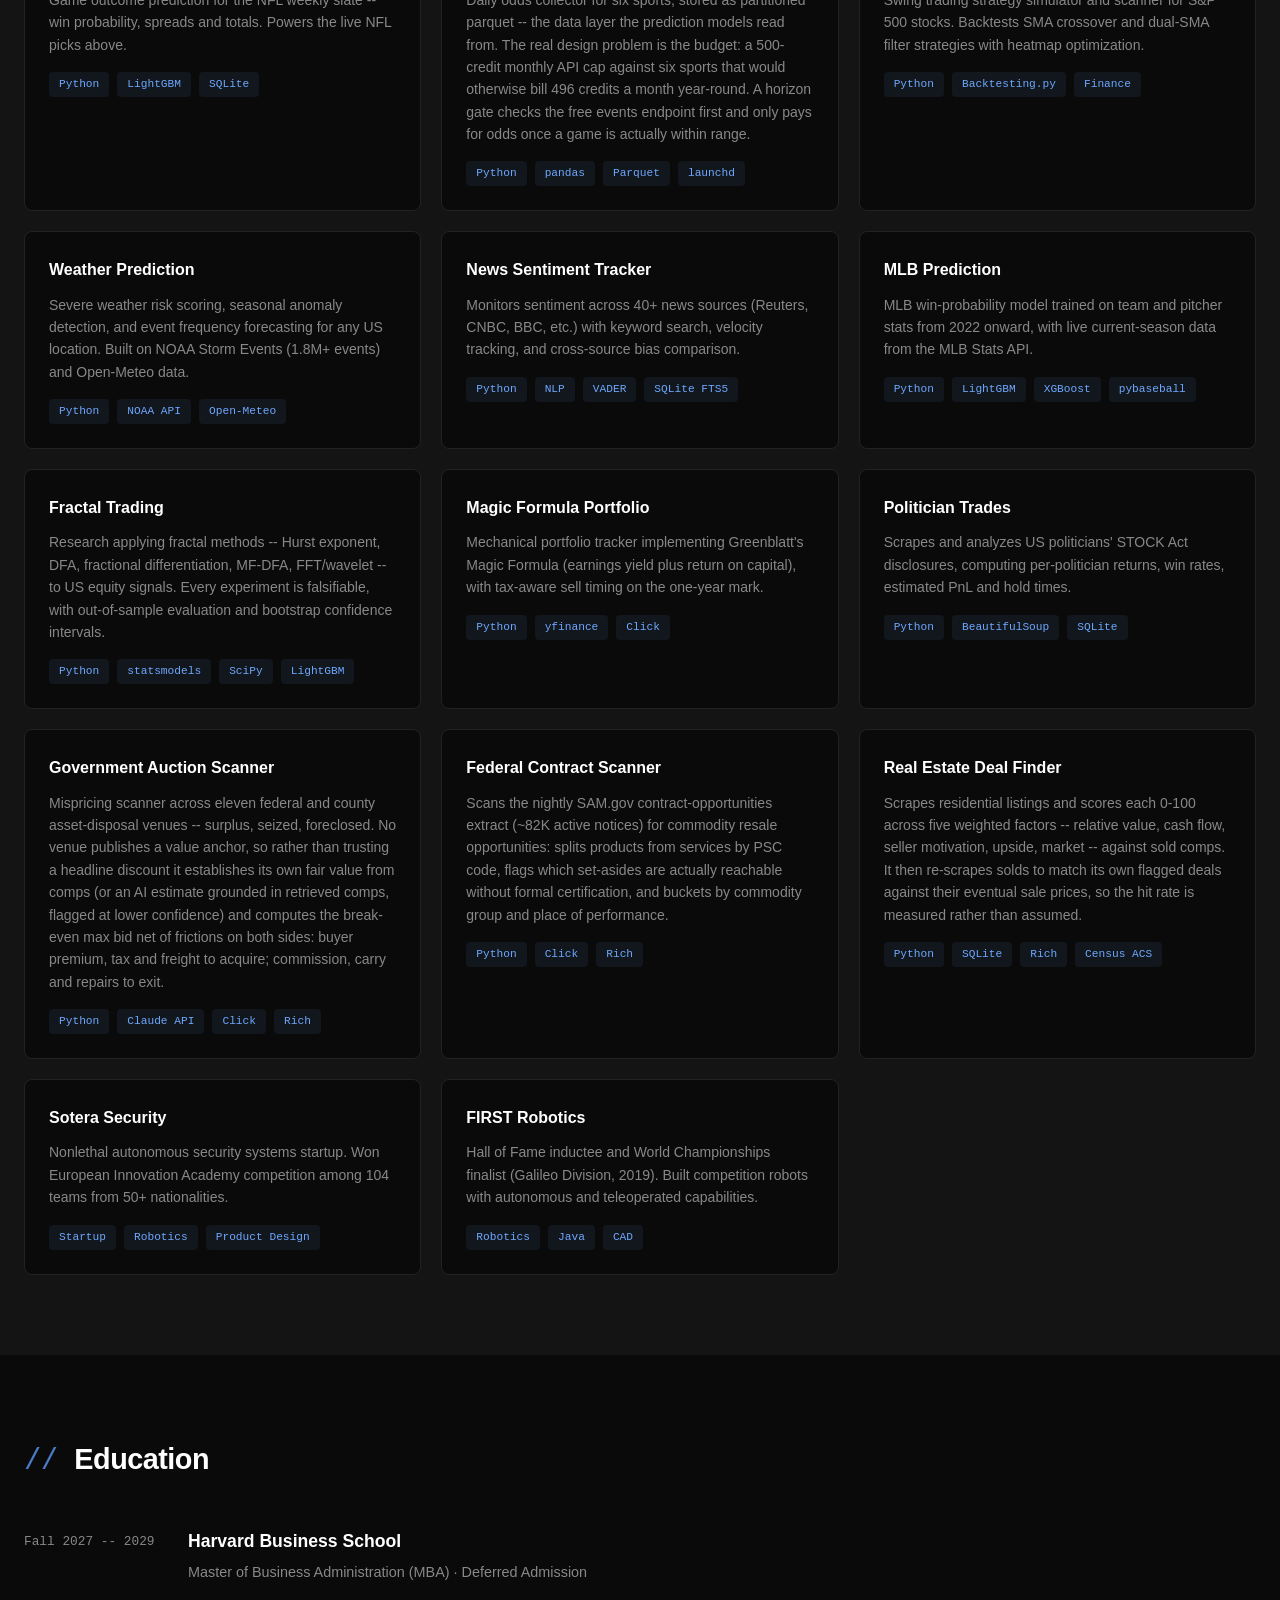
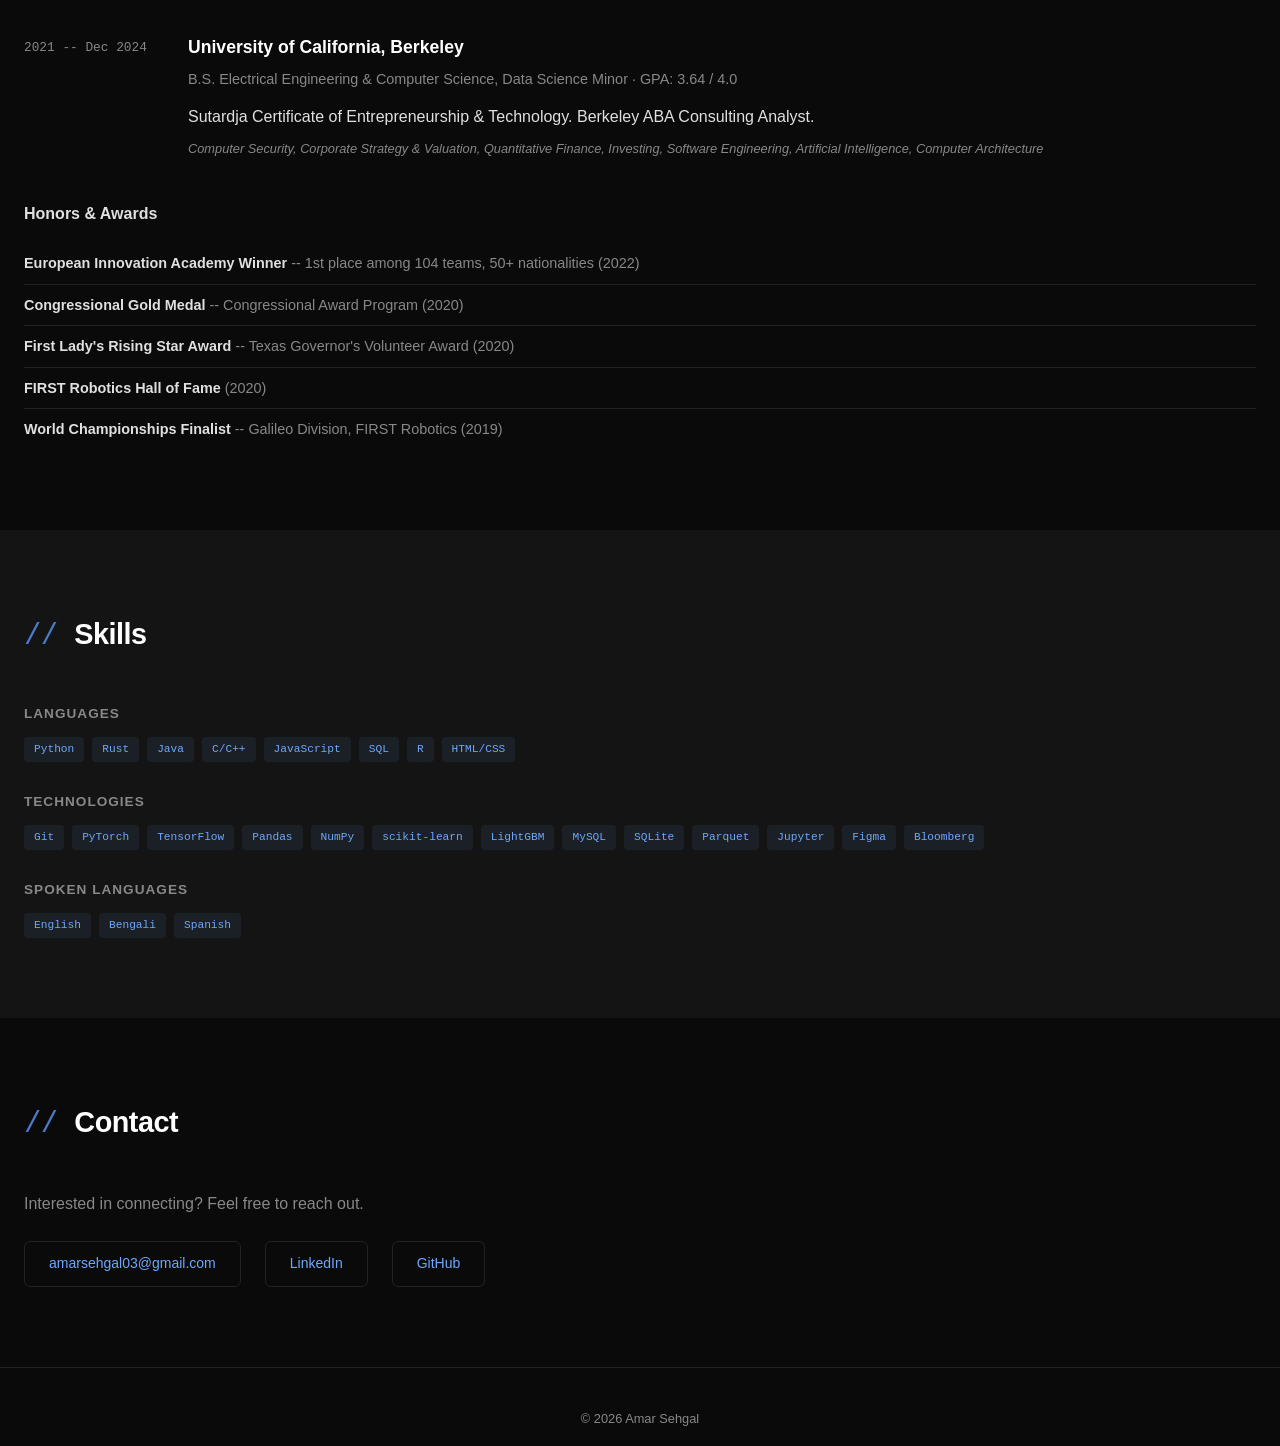
==== commit 6cda497b: "Contact: use personal email, not work address Co-Authored-By: Claude Opus 5.5 <noreply@anthropic.com" ====
--- a/index.html
+++ b/index.html
@@ -52,7 +52,7 @@
             <div class="hero-links">
                 <a href="https://linkedin.com/in/amar-sehgal" target="_blank" rel="noopener">LinkedIn</a>
                 <a href="https://github.com/Amar-Sehgal" target="_blank" rel="noopener">GitHub</a>
-                <a href="mailto:amar@midpointmarkets.com">Email</a>
+                <a href="mailto:amarsehgal03@gmail.com">Email</a>
             </div>
         </div>
     </section>
@@ -728,7 +728,7 @@
                 Interested in connecting? Feel free to reach out.
             </p>
             <div class="contact-links">
-                <a href="mailto:amar@midpointmarkets.com">amar@midpointmarkets.com</a>
+                <a href="mailto:amarsehgal03@gmail.com">amarsehgal03@gmail.com</a>
                 <a href="https://linkedin.com/in/amar-sehgal" target="_blank" rel="noopener">LinkedIn</a>
                 <a href="https://github.com/Amar-Sehgal" target="_blank" rel="noopener">GitHub</a>
             </div>
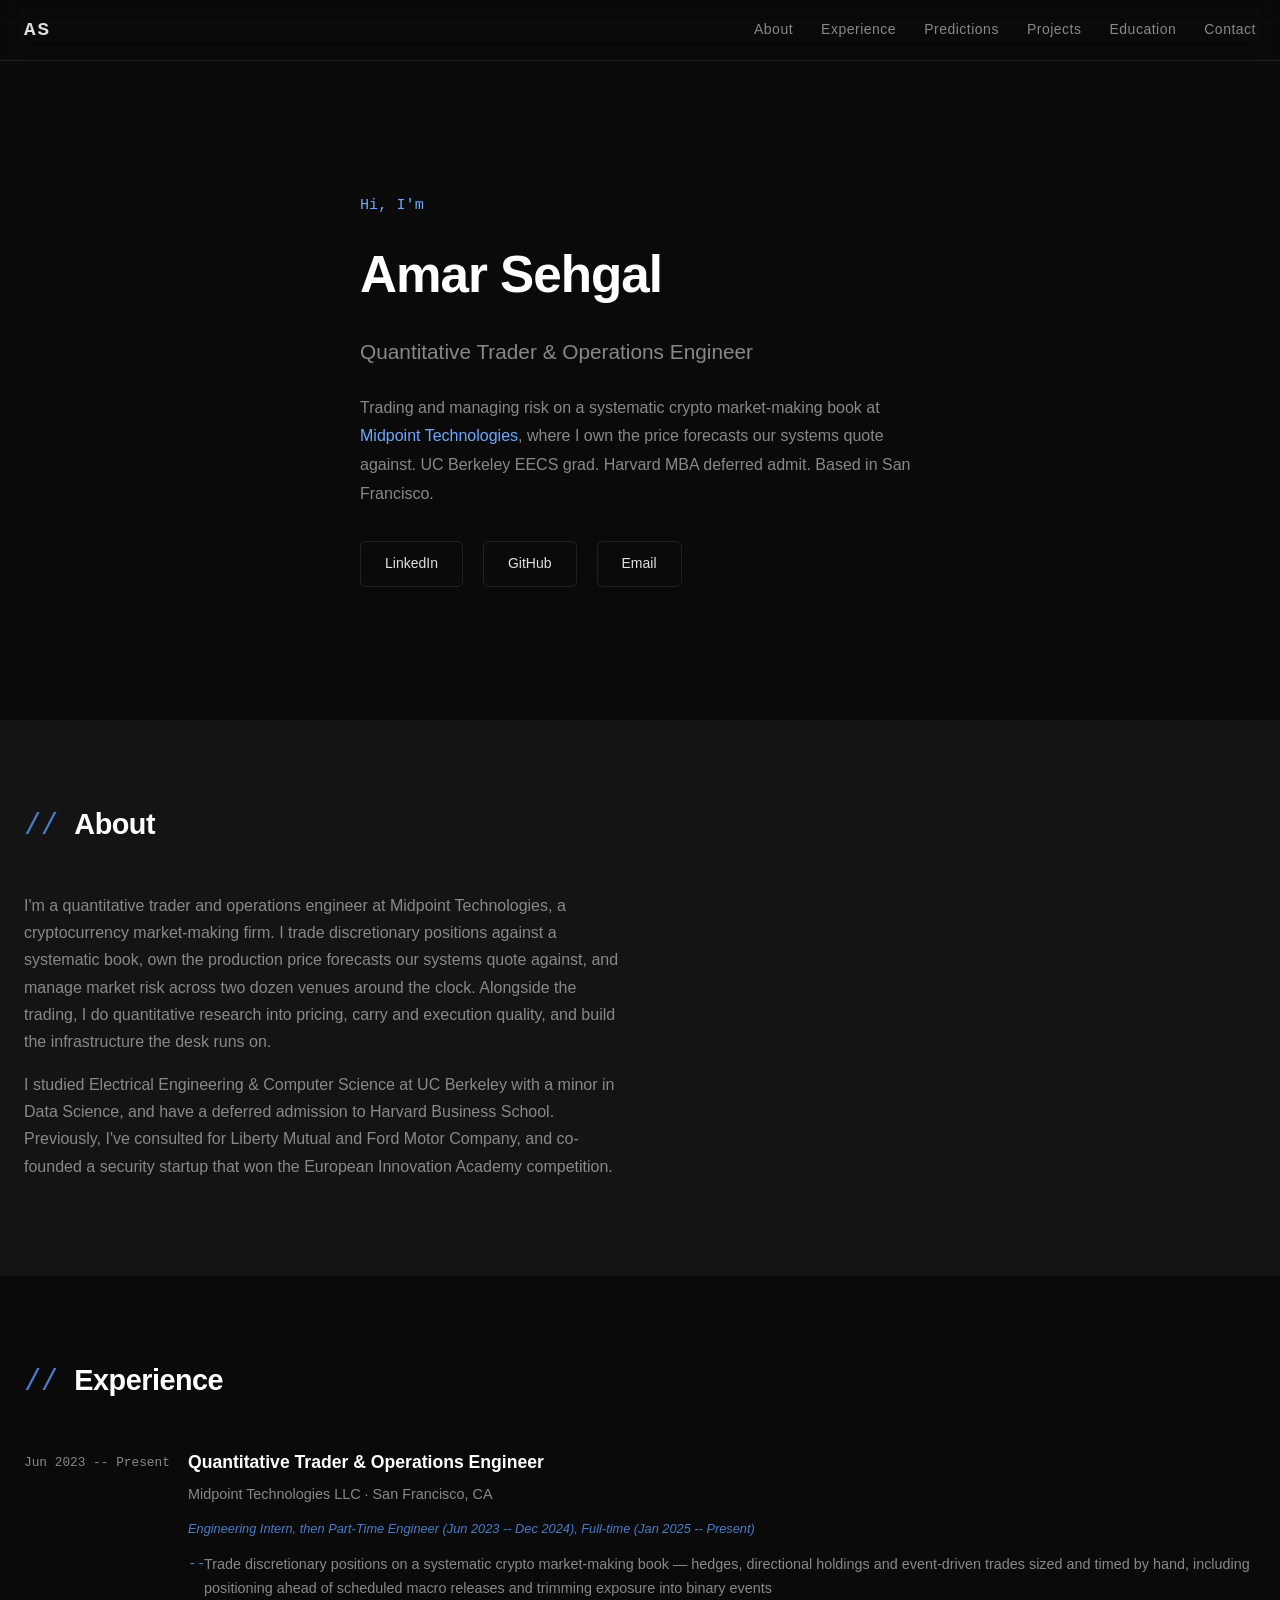
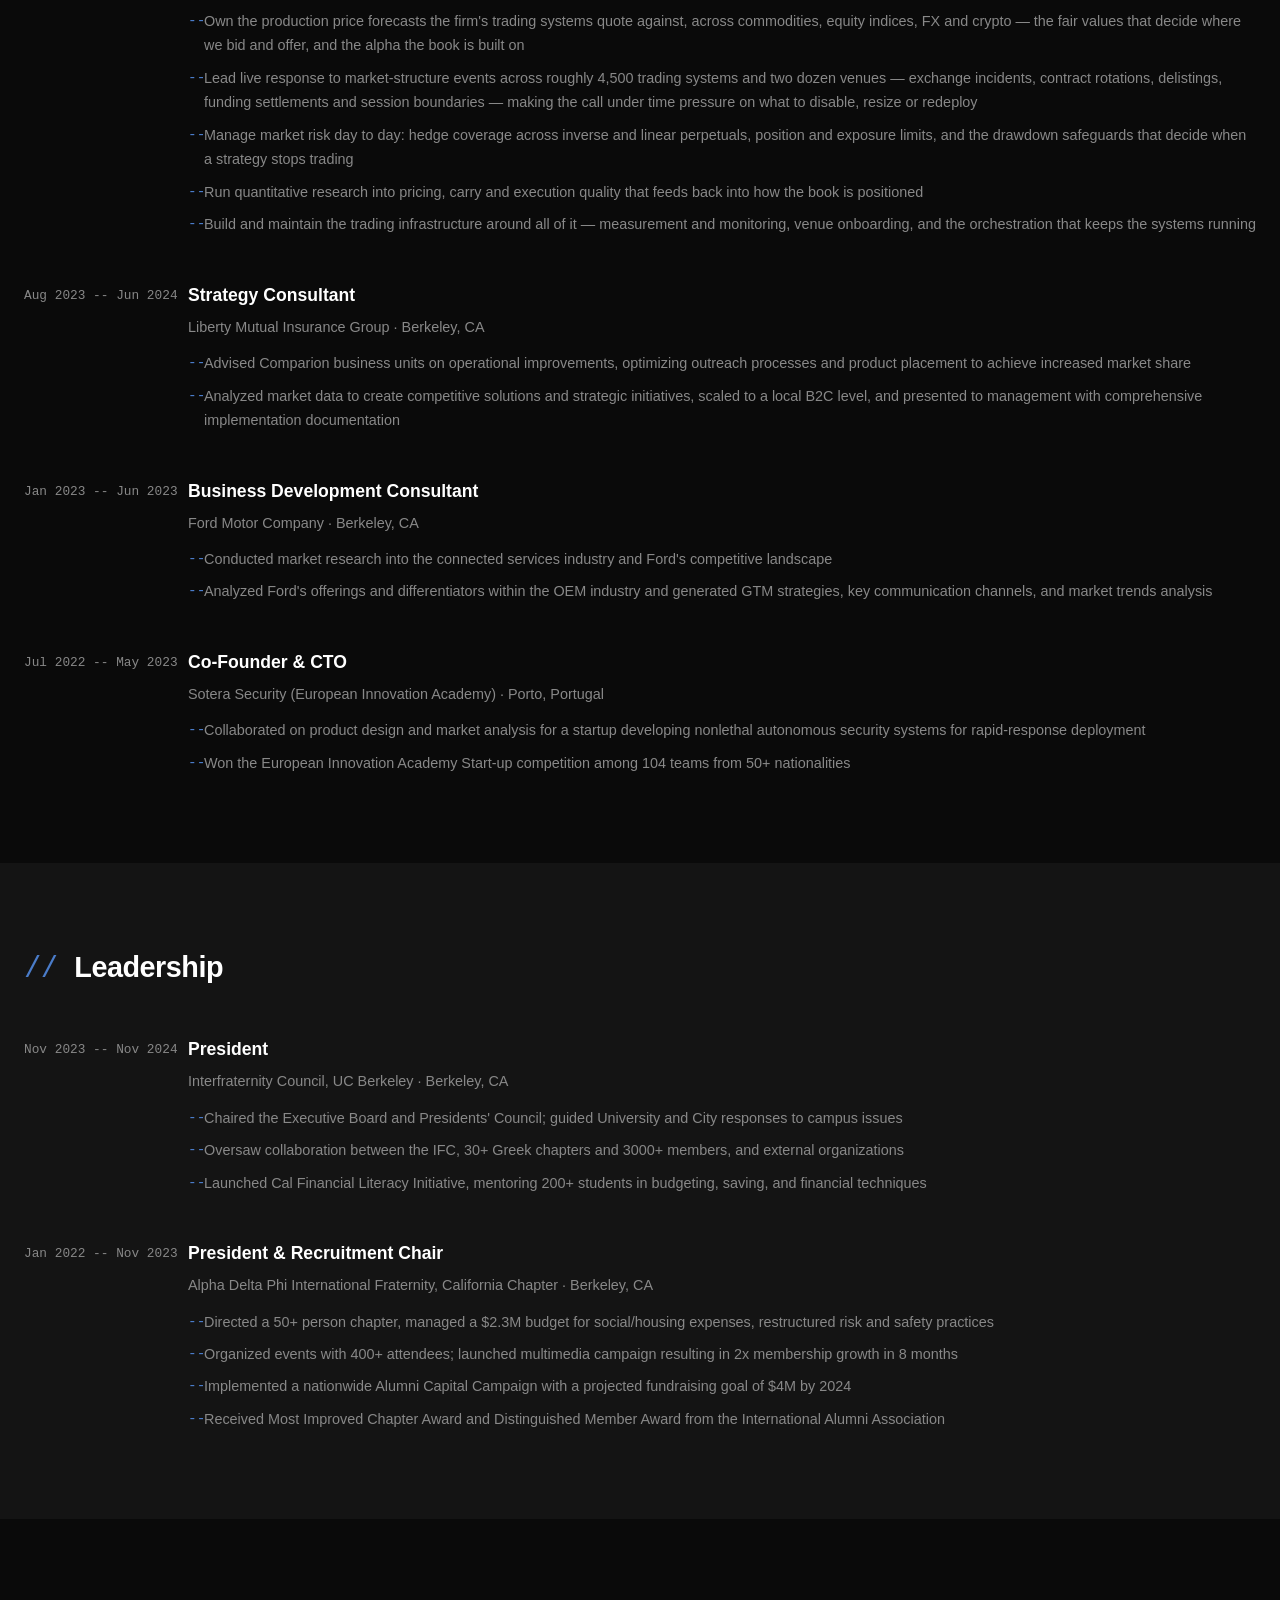
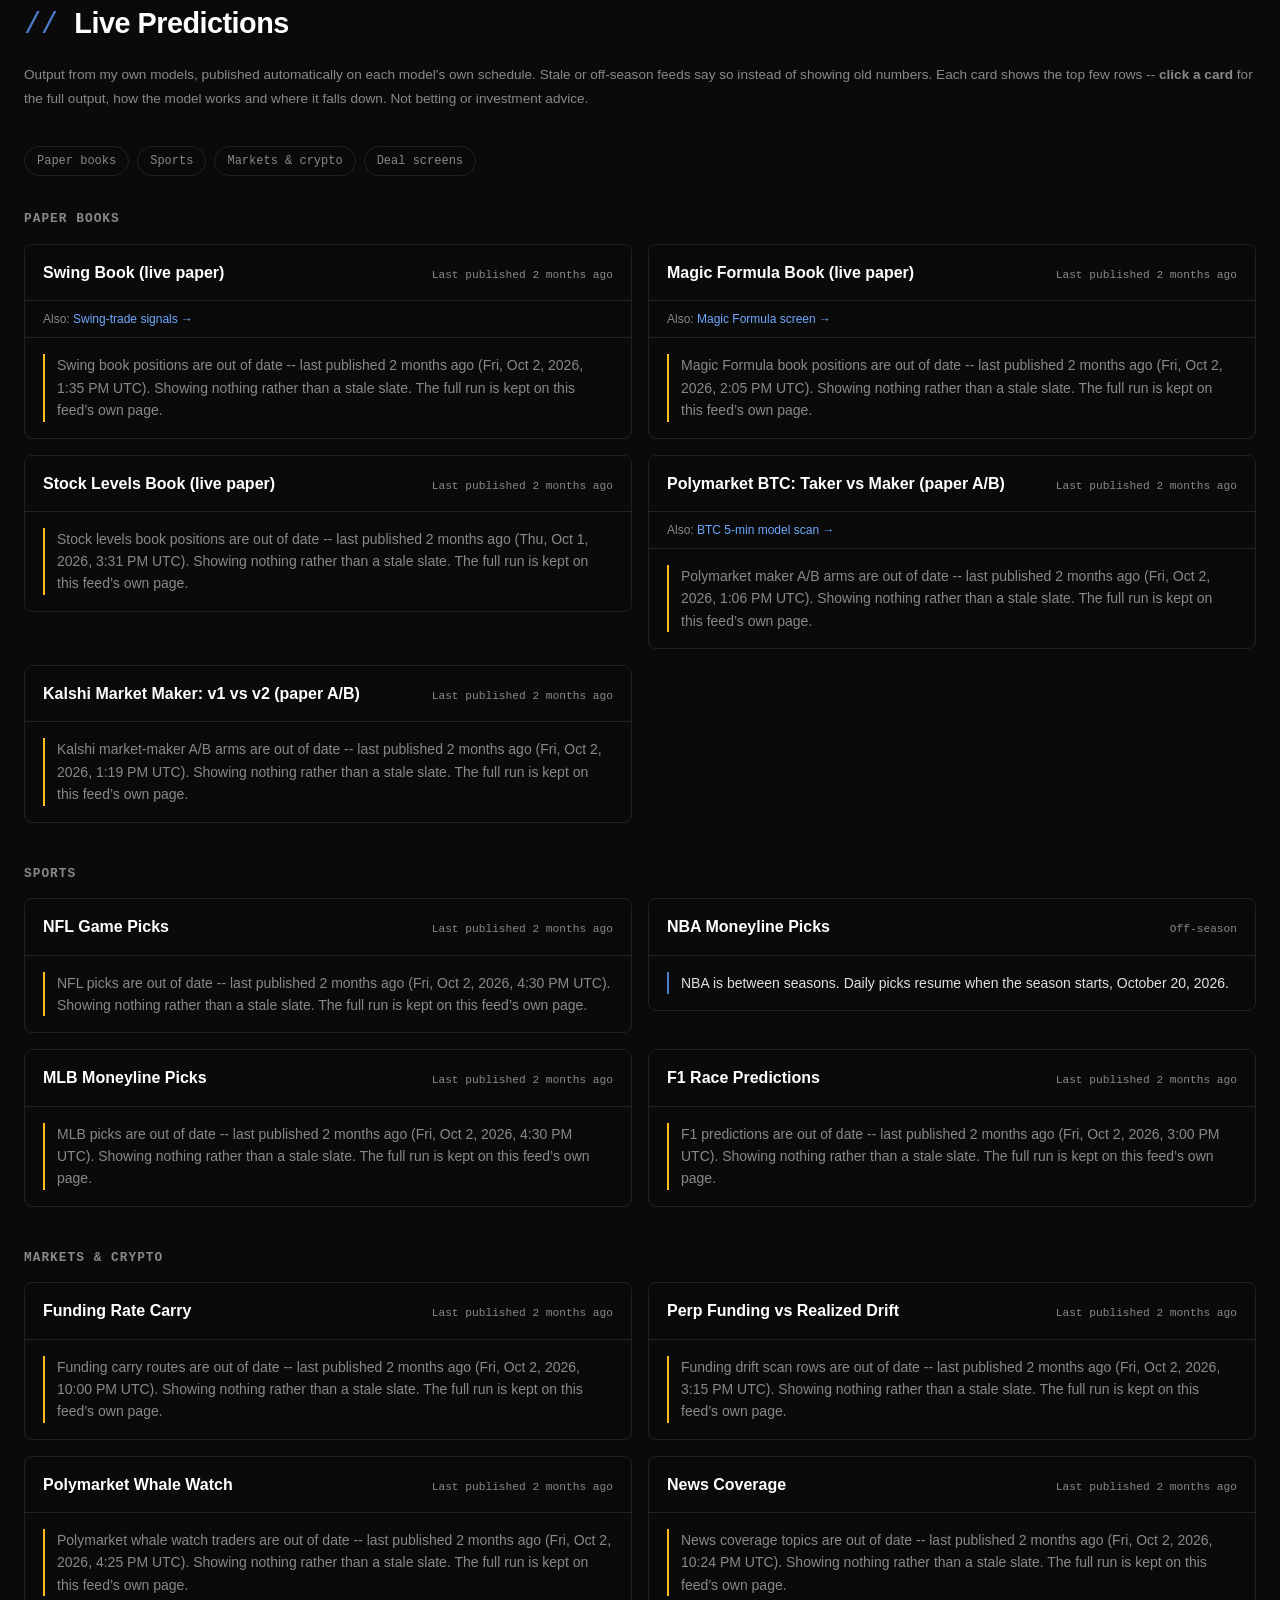
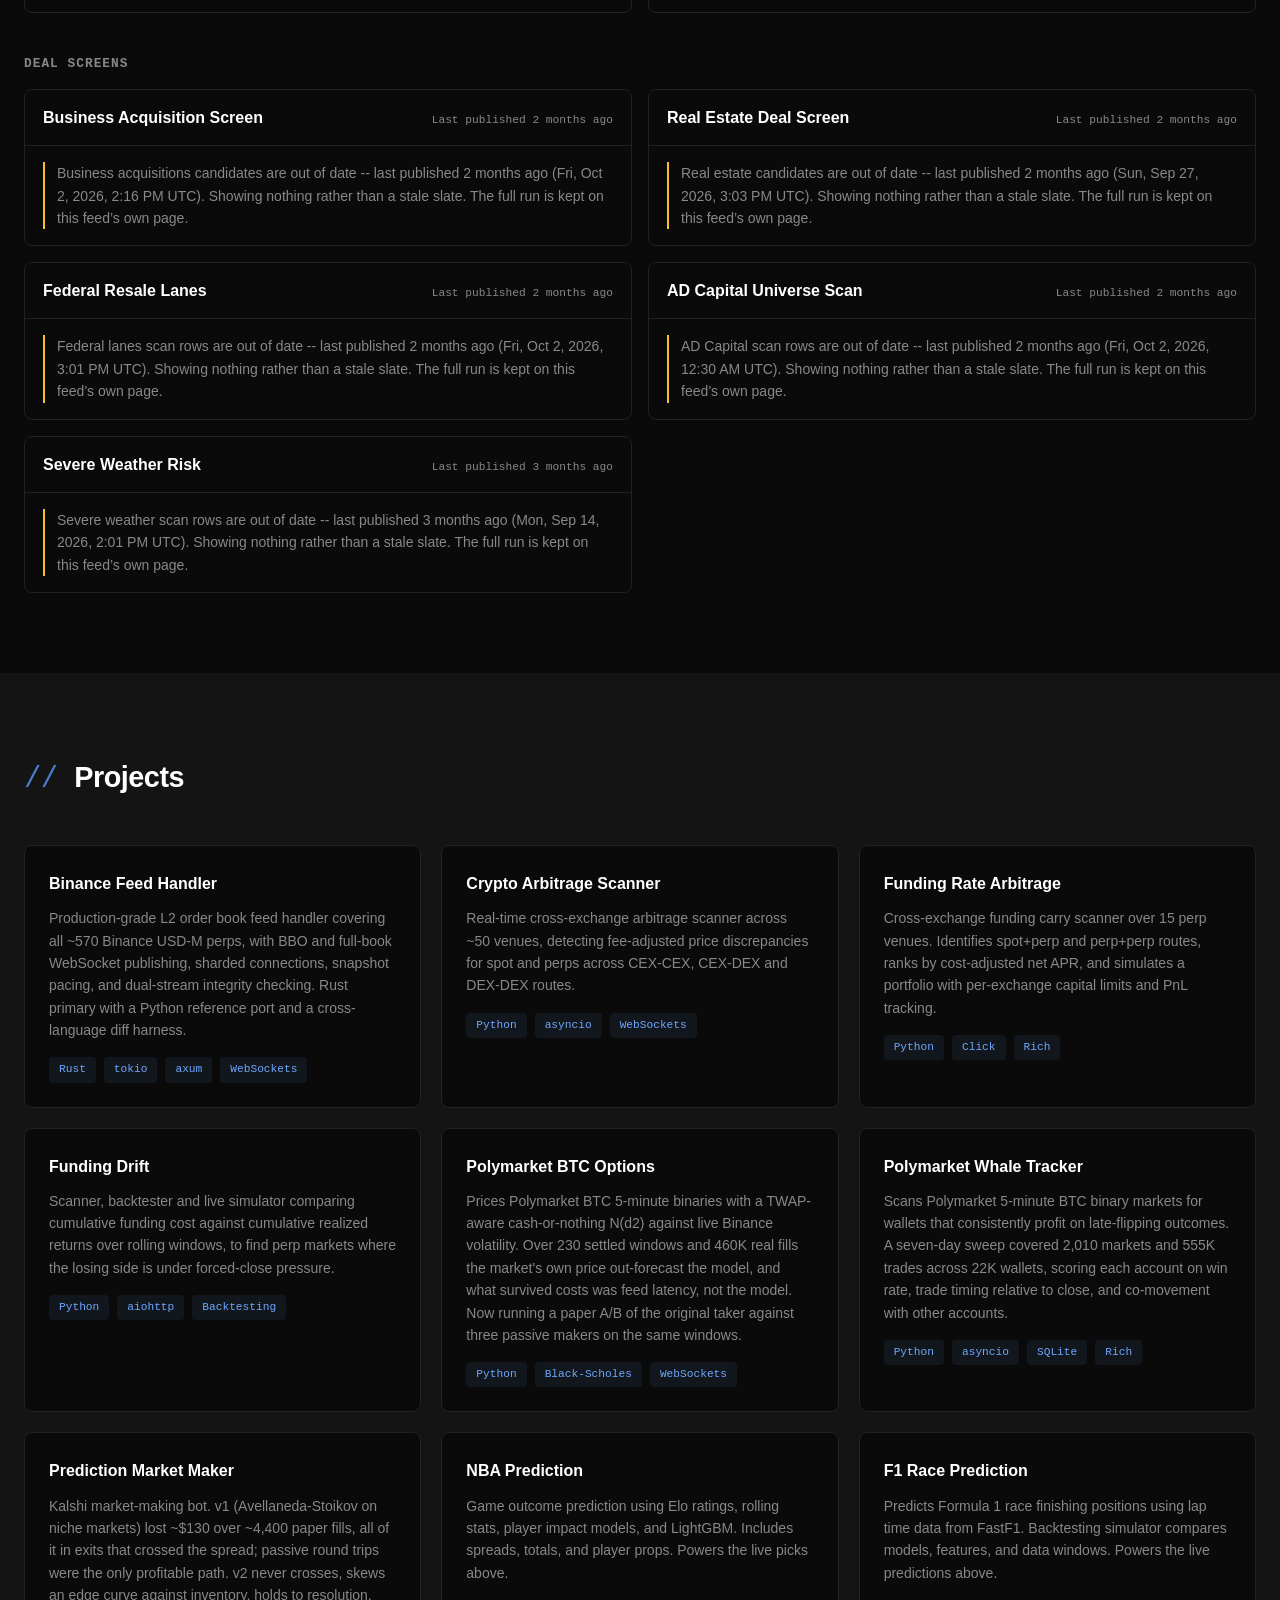
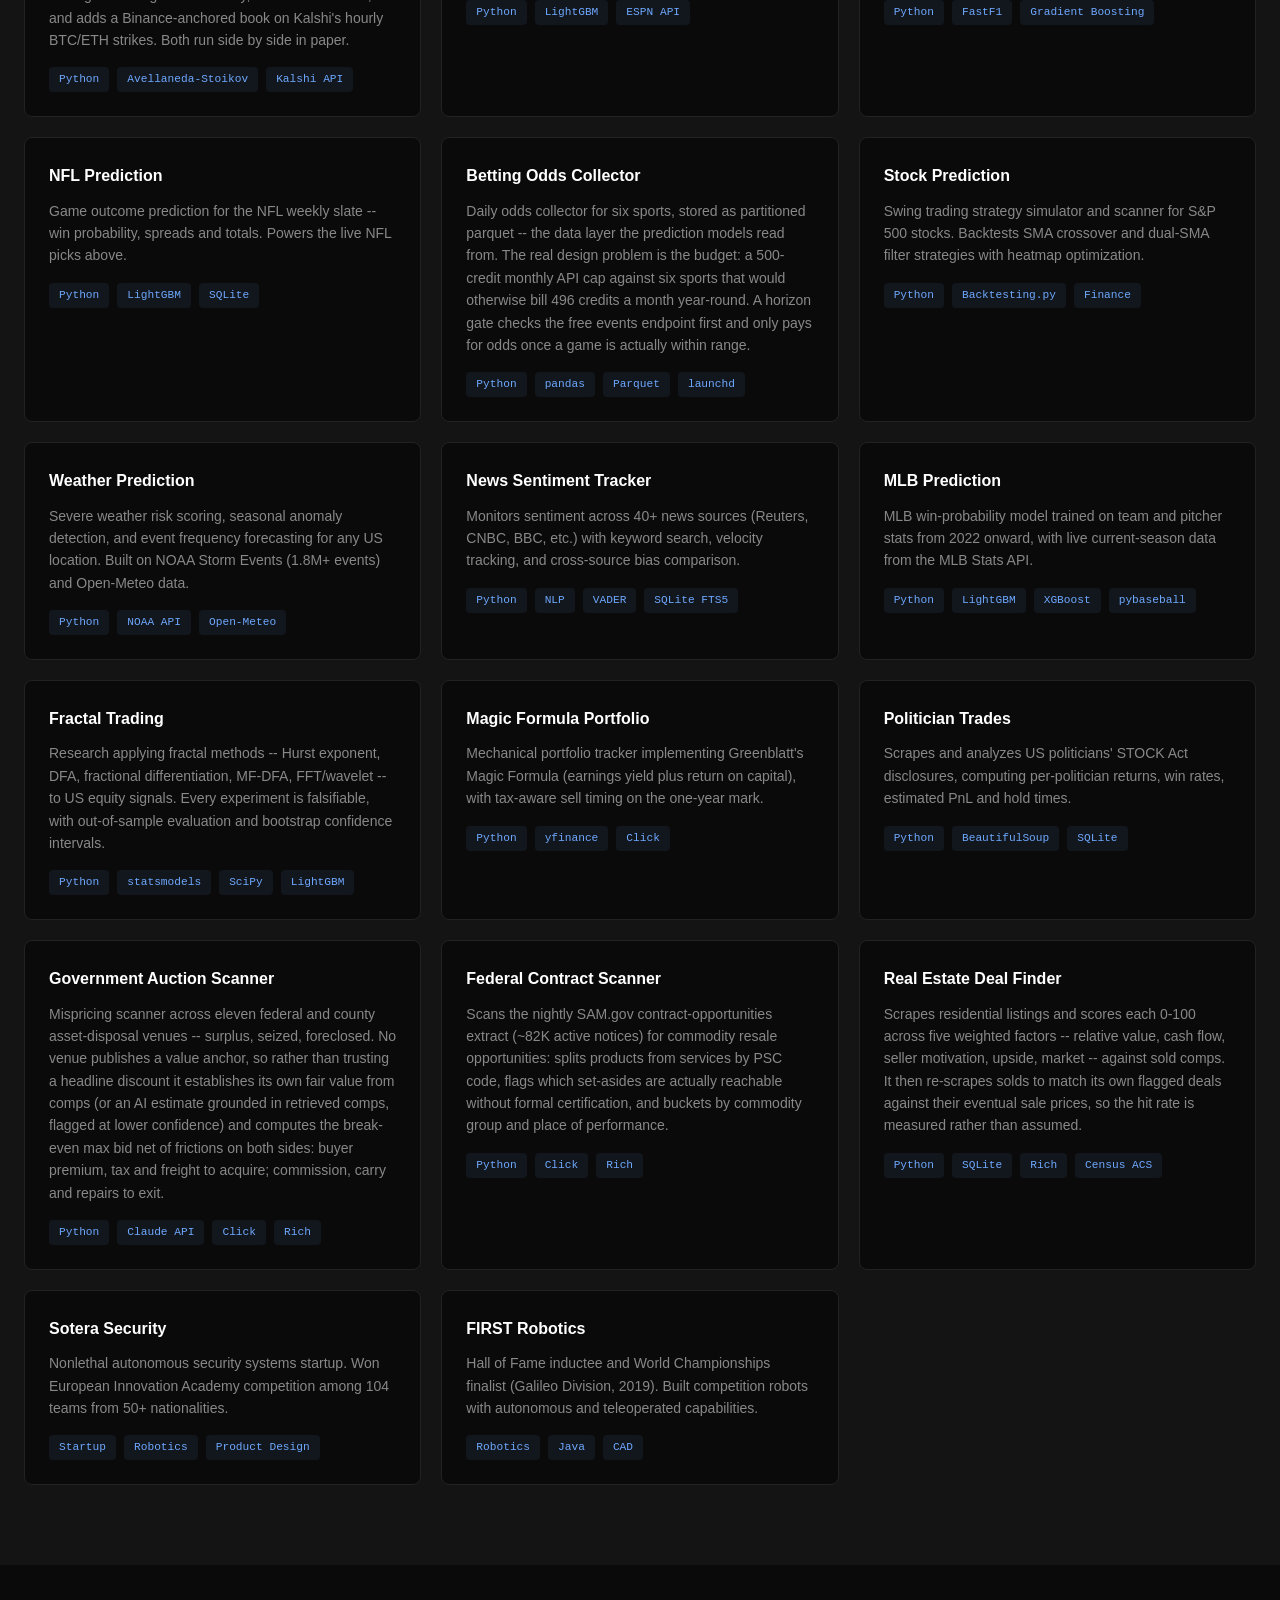
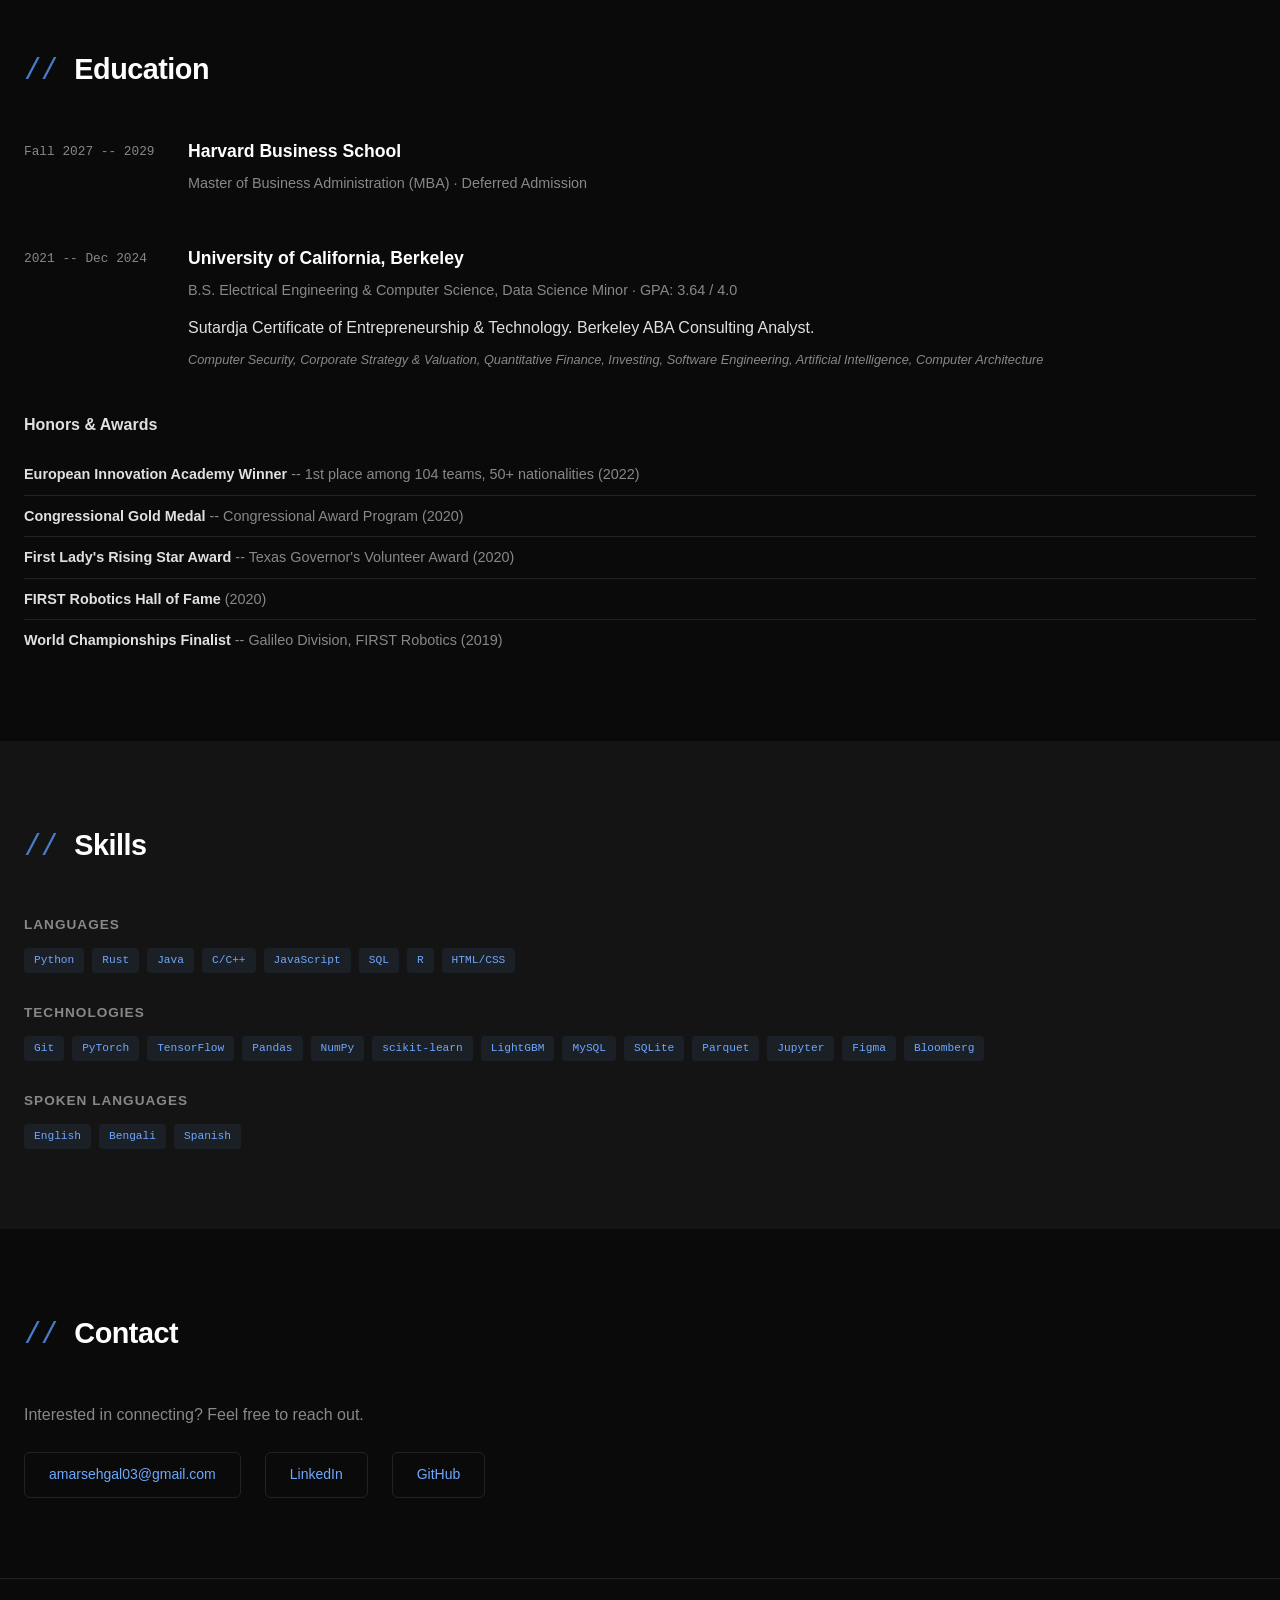
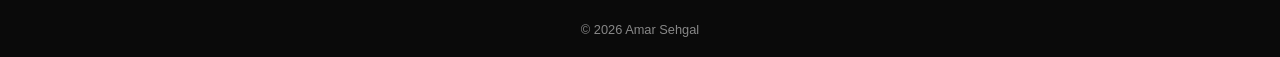
==== commit 73cad4e7: "Rewrite Midpoint experience; lead with trading, fix GitHub links Replace two bullets carrying four u" ====
--- a/index.html
+++ b/index.html
@@ -13,7 +13,7 @@
     <meta property="og:url" content="https://amarrsehgal.github.io/">
     <meta name="twitter:card" content="summary">
     <link rel="icon" href="data:image/svg+xml,%3Csvg xmlns='http://www.w3.org/2000/svg' viewBox='0 0 32 32'%3E%3Crect width='32' height='32' rx='6' fill='%230a0a0a'/%3E%3Ctext x='16' y='22' font-family='monospace' font-size='16' font-weight='700' fill='%236ea8fe' text-anchor='middle'%3EAS%3C/text%3E%3C/svg%3E">
-    <link rel="stylesheet" href="style.css?v=20260928">
+    <link rel="stylesheet" href="style.css?v=20260928b">
 </head>
 <body>
     <a href="#main" class="skip-link">Skip to content</a>
@@ -45,13 +45,14 @@
             <h1>Amar Sehgal</h1>
             <p class="hero-tagline">Quantitative Trader &amp; Operations Engineer</p>
             <p class="hero-summary">
-                Building and operating high-performance cryptocurrency trading systems at
-                <a href="https://midpointmarkets.com" target="_blank" rel="noopener">Midpoint Technologies</a>.
+                Trading and managing risk on a systematic crypto market-making book at
+                <a href="https://midpointmarkets.com" target="_blank" rel="noopener">Midpoint Technologies</a>,
+                where I own the price forecasts our systems quote against.
                 UC Berkeley EECS grad. Harvard MBA deferred admit. Based in San Francisco.
             </p>
             <div class="hero-links">
                 <a href="https://linkedin.com/in/amar-sehgal" target="_blank" rel="noopener">LinkedIn</a>
-                <a href="https://github.com/Amar-Sehgal" target="_blank" rel="noopener">GitHub</a>
+                <a href="https://github.com/AmarRSehgal" target="_blank" rel="noopener">GitHub</a>
                 <a href="mailto:amarsehgal03@gmail.com">Email</a>
             </div>
         </div>
@@ -64,9 +65,10 @@
             <div class="about-content">
                 <p>
                     I'm a quantitative trader and operations engineer at Midpoint Technologies, a cryptocurrency
-                    market-making firm. I work on trading infrastructure, automated commissioning systems,
-                    forecasting pipelines, and monitoring -- ensuring our systems run reliably across 24+ exchanges
-                    around the clock.
+                    market-making firm. I trade discretionary positions against a systematic book, own the production
+                    price forecasts our systems quote against, and manage market risk across two dozen venues around
+                    the clock. Alongside the trading, I do quantitative research into pricing, carry and execution
+                    quality, and build the infrastructure the desk runs on.
                 </p>
                 <p>
                     I studied Electrical Engineering &amp; Computer Science at UC Berkeley with a minor in
@@ -89,10 +91,14 @@
                     <div class="timeline-content">
                         <h3>Quantitative Trader &amp; Operations Engineer</h3>
                         <p class="timeline-company">Midpoint Technologies LLC &middot; San Francisco, CA</p>
-                        <p class="timeline-role-note">Intern (Jun 2023 -- Aug 2024), Full-time (Jan 2025 -- Present)</p>
+                        <p class="timeline-role-note">Engineering Intern, then Part-Time Engineer (Jun 2023 -- Dec 2024), Full-time (Jan 2025 -- Present)</p>
                         <ul>
-                            <li>Leveraged statistical analysis techniques to analyze cryptocurrency market data, resulting in a 15% increase in model accuracy and a 10% improvement in trading strategy performance</li>
-                            <li>Applied stochastic regression analysis and time series modeling to optimize risk management practices, leading to a 20% reduction in portfolio volatility and a 15% increase in overall returns</li>
+                            <li>Trade discretionary positions on a systematic crypto market-making book &mdash; hedges, directional holdings and event-driven trades sized and timed by hand, including positioning ahead of scheduled macro releases and trimming exposure into binary events</li>
+                            <li>Own the production price forecasts the firm's trading systems quote against, across commodities, equity indices, FX and crypto &mdash; the fair values that decide where we bid and offer, and the alpha the book is built on</li>
+                            <li>Lead live response to market-structure events across roughly 4,500 trading systems and two dozen venues &mdash; exchange incidents, contract rotations, delistings, funding settlements and session boundaries &mdash; making the call under time pressure on what to disable, resize or redeploy</li>
+                            <li>Manage market risk day to day: hedge coverage across inverse and linear perpetuals, position and exposure limits, and the drawdown safeguards that decide when a strategy stops trading</li>
+                            <li>Run quantitative research into pricing, carry and execution quality that feeds back into how the book is positioned</li>
+                            <li>Build and maintain the trading infrastructure around all of it &mdash; measurement and monitoring, venue onboarding, and the orchestration that keeps the systems running</li>
                         </ul>
                     </div>
                 </div>
@@ -730,7 +736,7 @@
             <div class="contact-links">
                 <a href="mailto:amarsehgal03@gmail.com">amarsehgal03@gmail.com</a>
                 <a href="https://linkedin.com/in/amar-sehgal" target="_blank" rel="noopener">LinkedIn</a>
-                <a href="https://github.com/Amar-Sehgal" target="_blank" rel="noopener">GitHub</a>
+                <a href="https://github.com/AmarRSehgal" target="_blank" rel="noopener">GitHub</a>
             </div>
         </div>
     </section>
@@ -743,7 +749,7 @@
         </div>
     </footer>
 
-    <script src="predictions.js?v=20260928"></script>
-    <script src="script.js?v=20260928"></script>
+    <script src="predictions.js?v=20260928b"></script>
+    <script src="script.js?v=20260928b"></script>
 </body>
 </html>
--- a/style.css
+++ b/style.css
@@ -1105,6 +1105,7 @@
 .game-hit { color: #4ade80; }
 .game-miss { color: #f87171; }
 .game-pending { color: var(--text-muted); }
+.game-bet-open { color: var(--text); }
 
 .game-score {
     margin-left: 0.5rem;
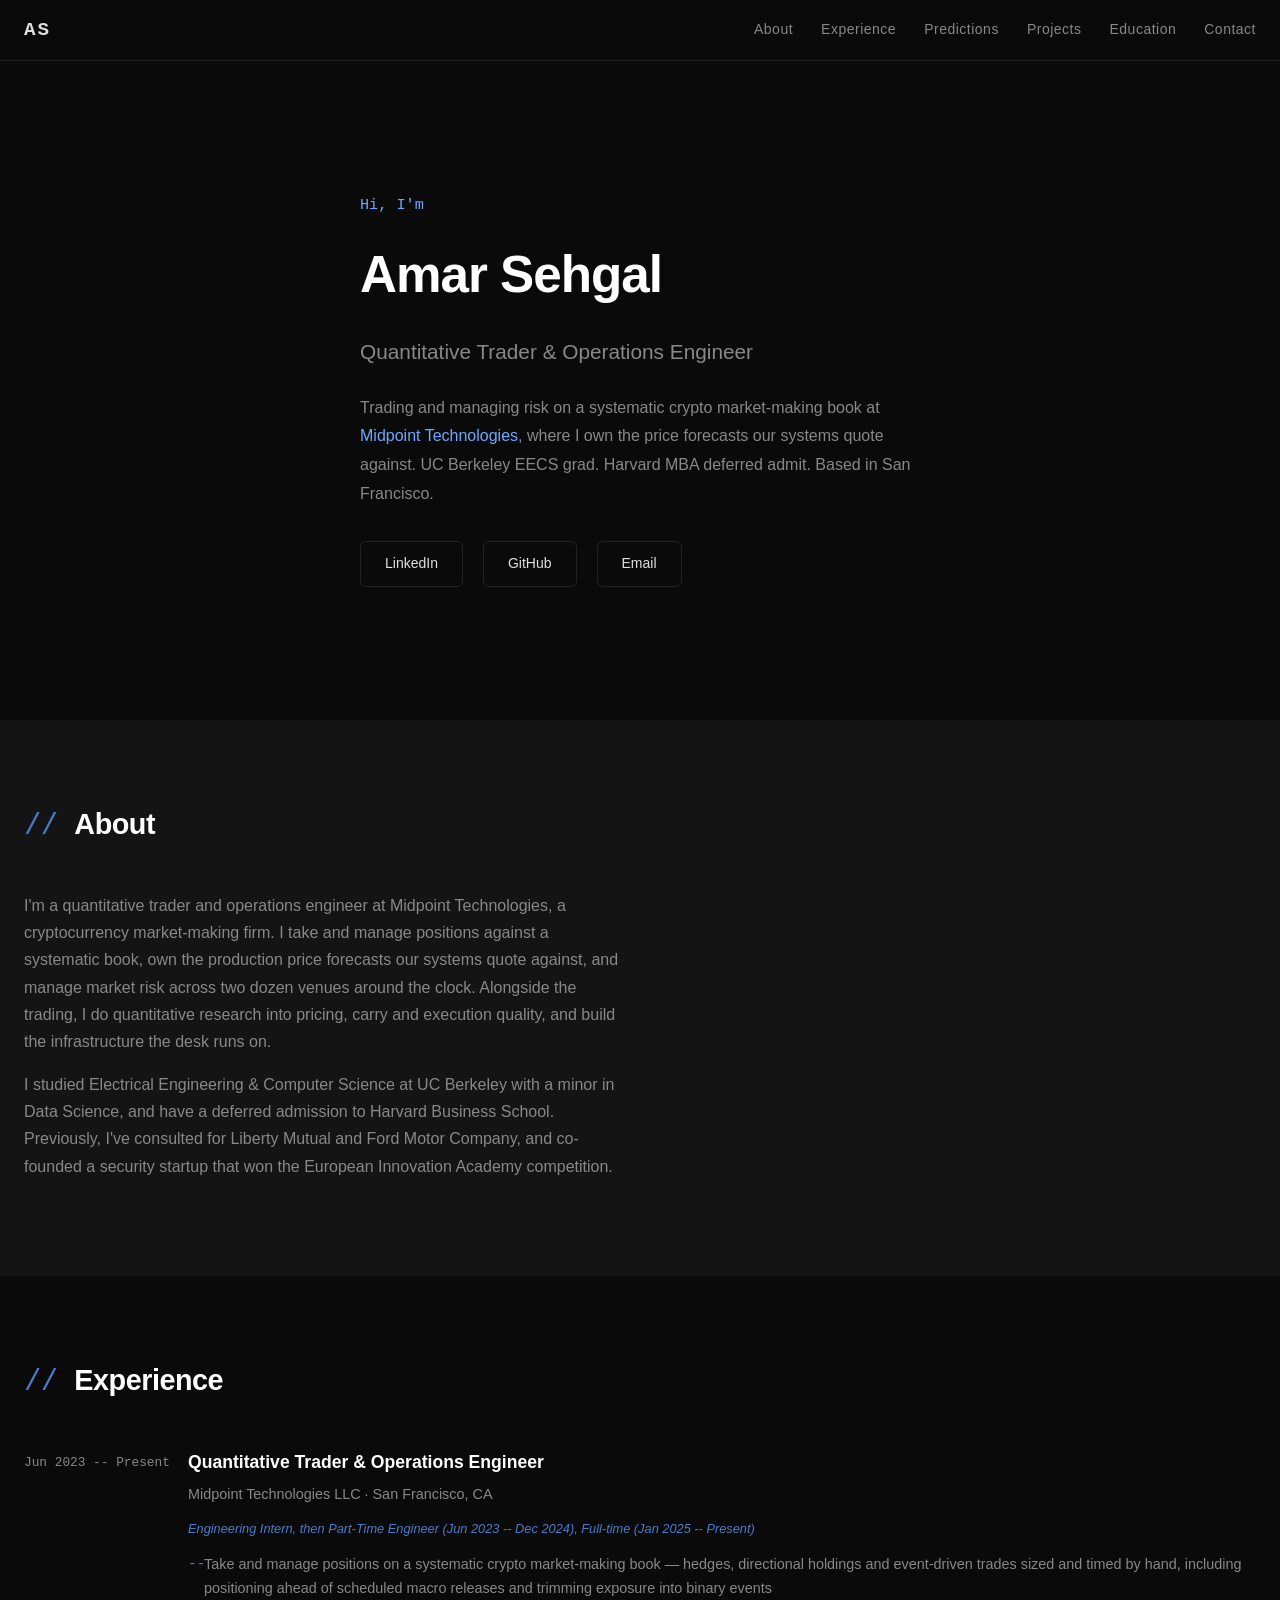
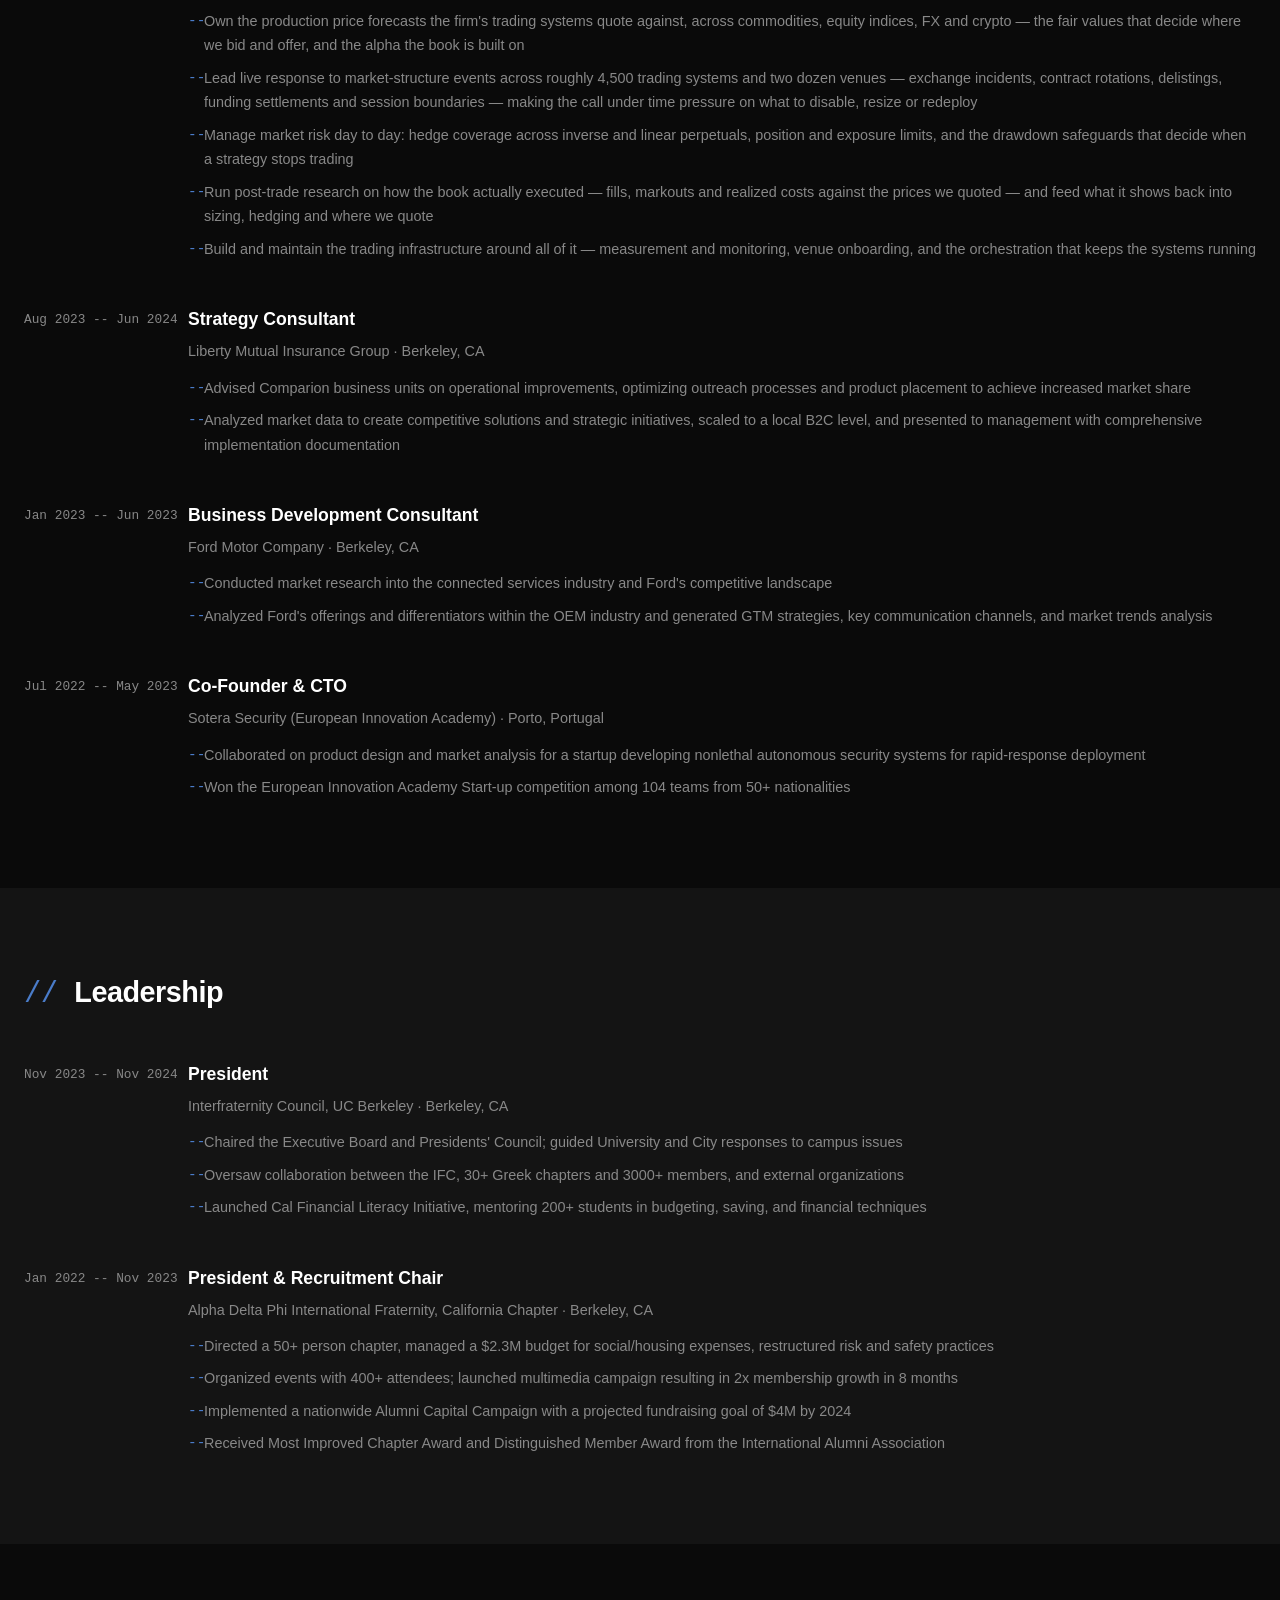
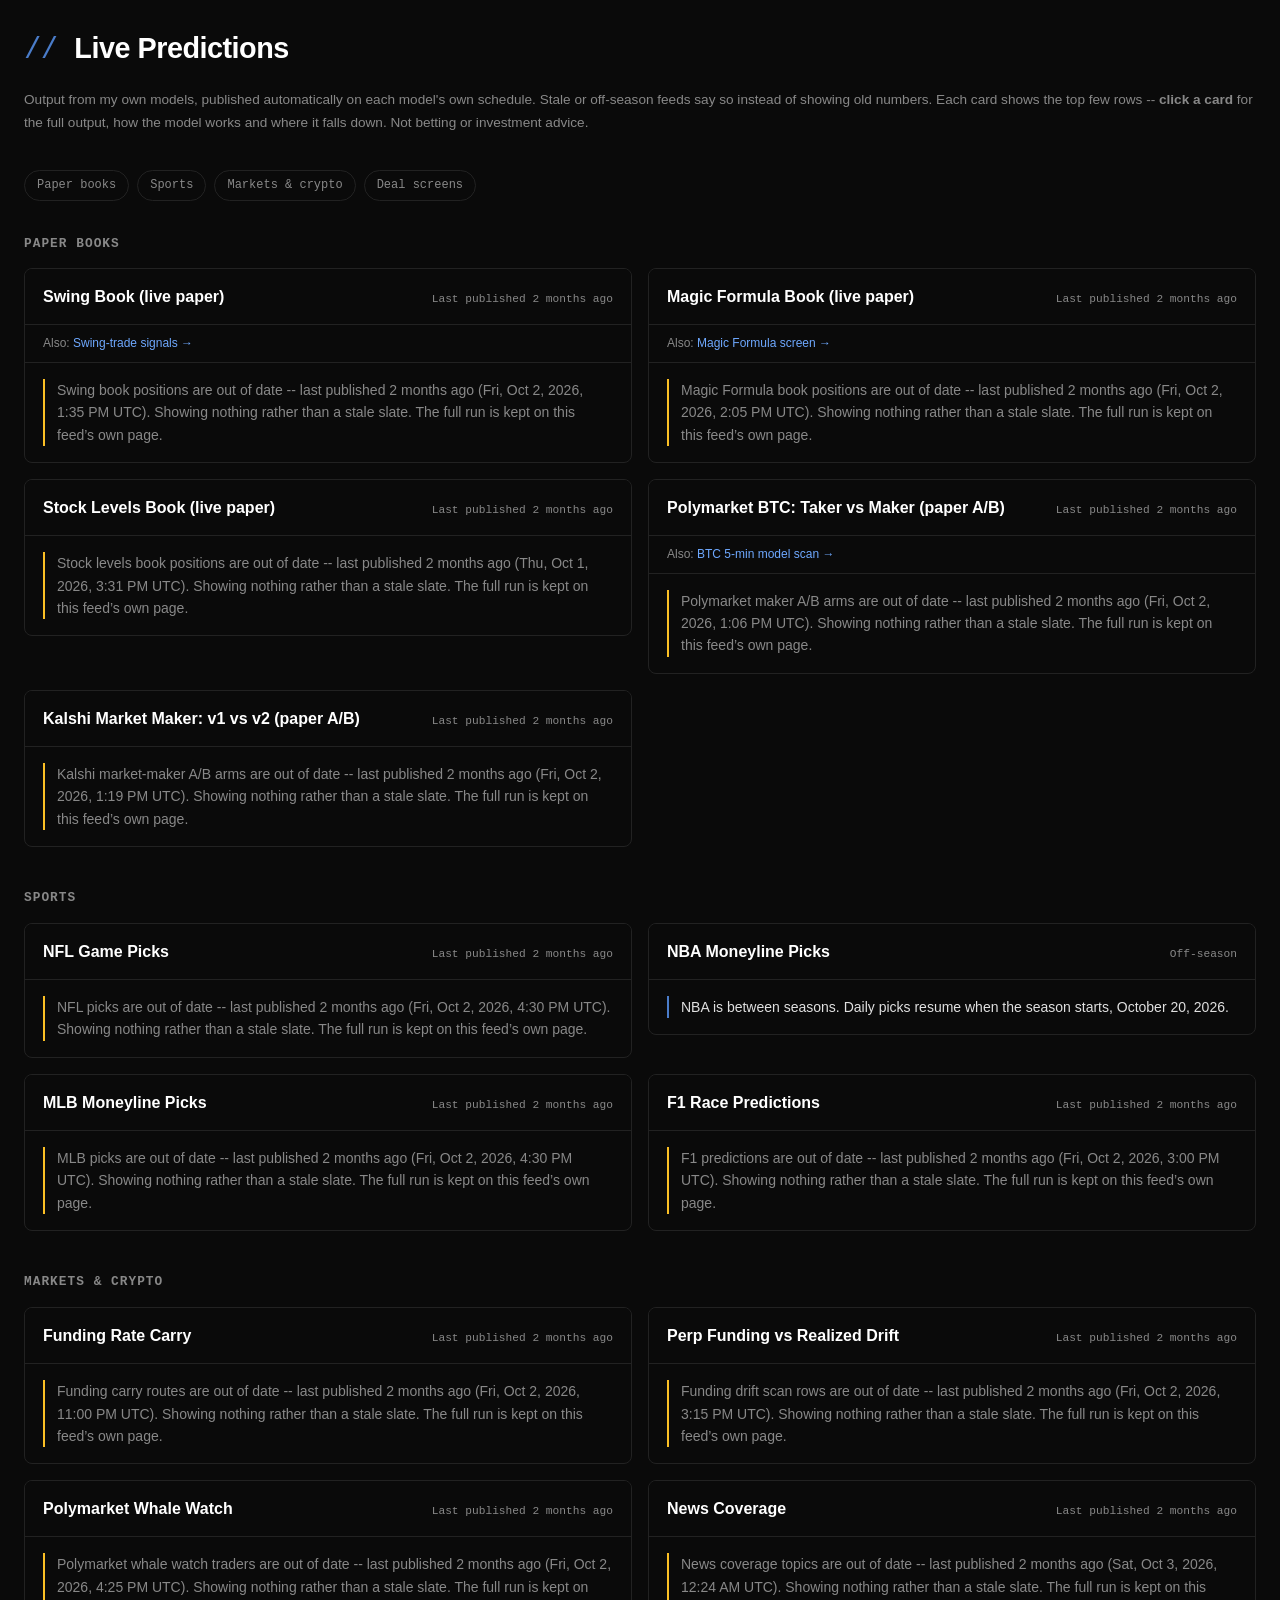
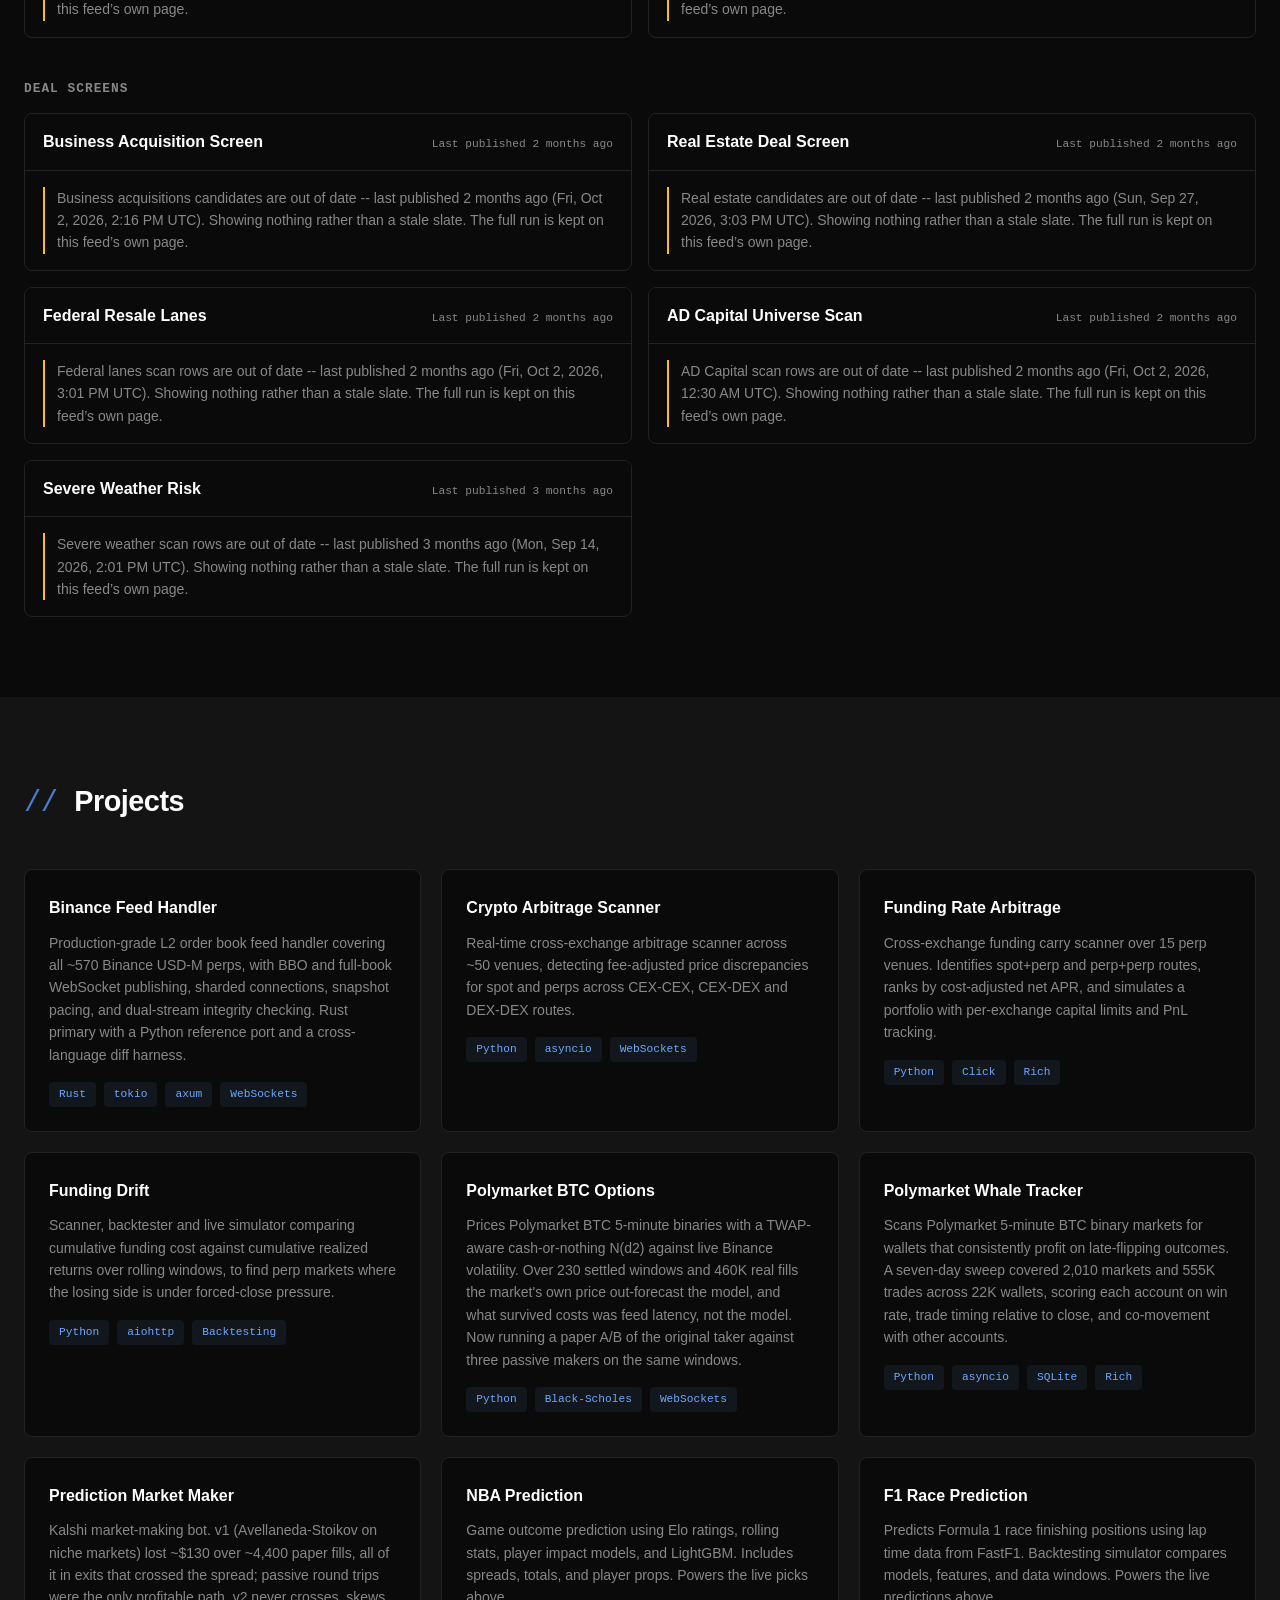
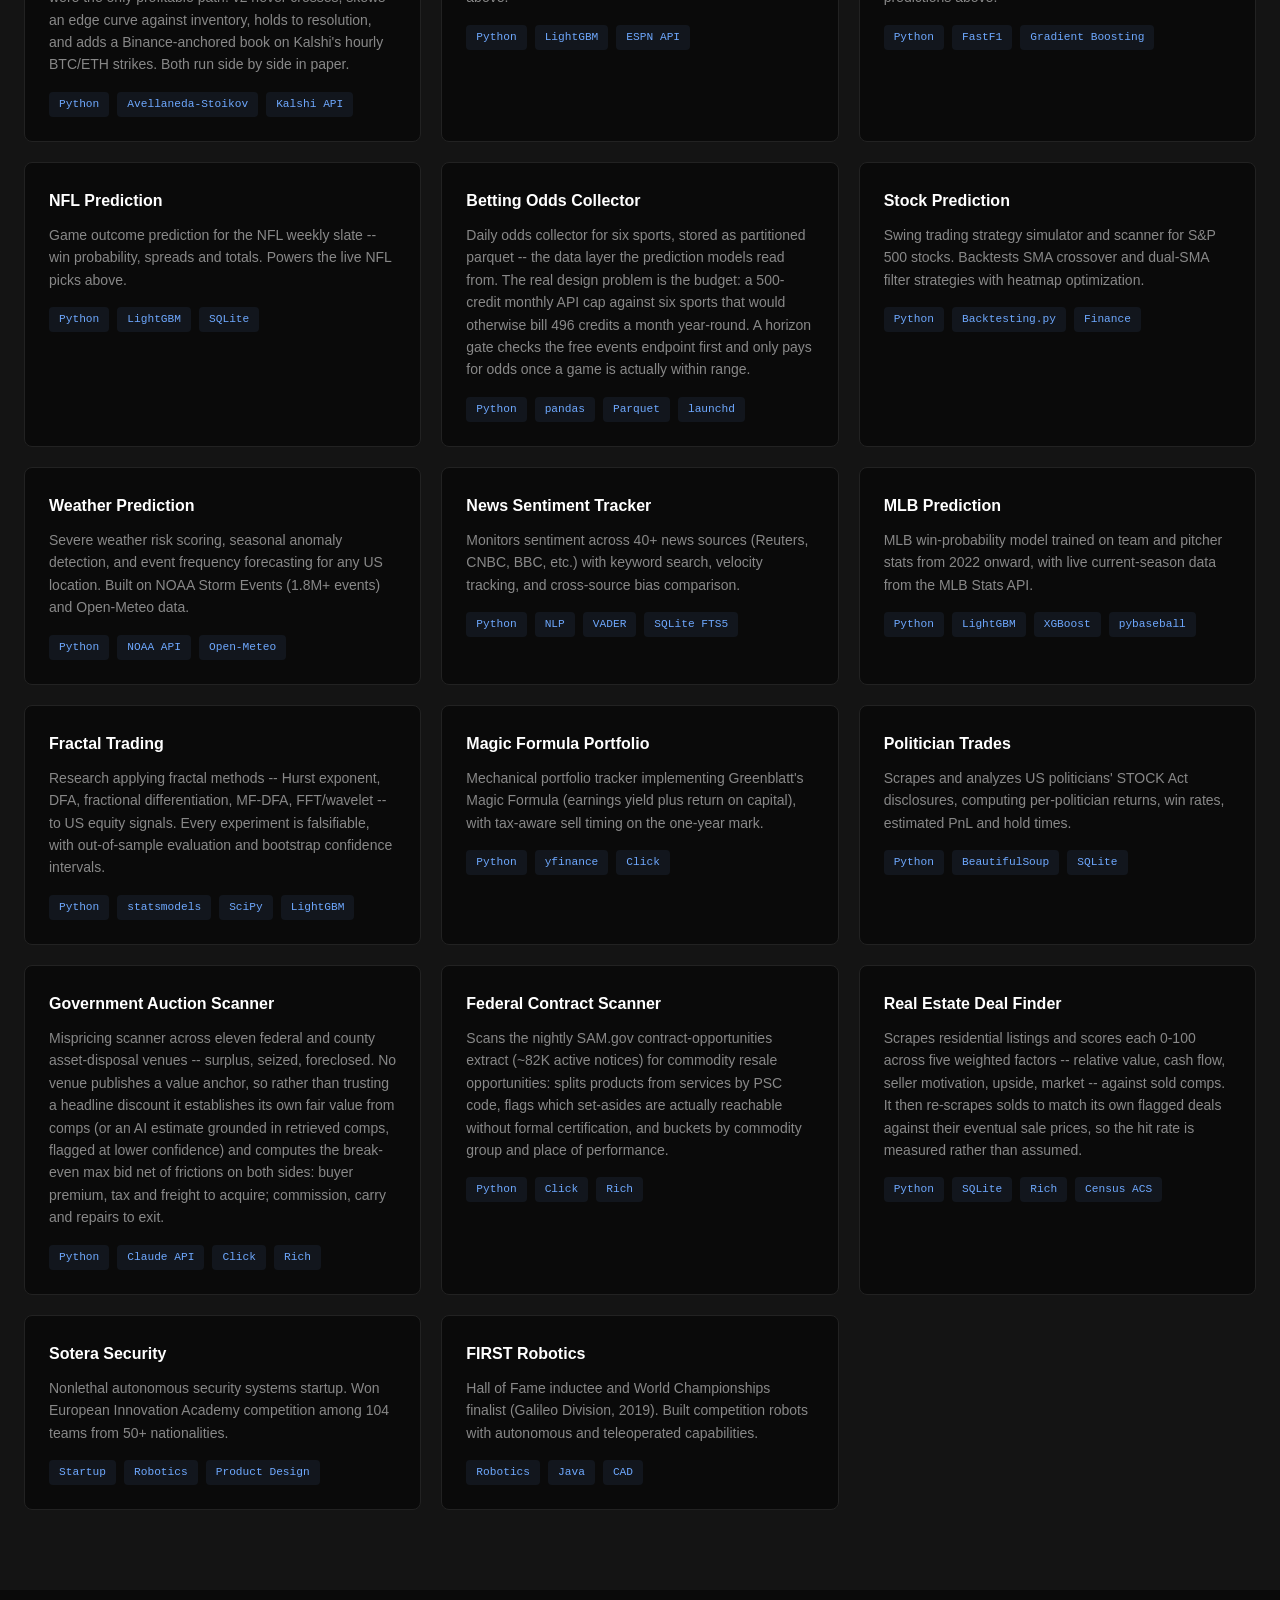
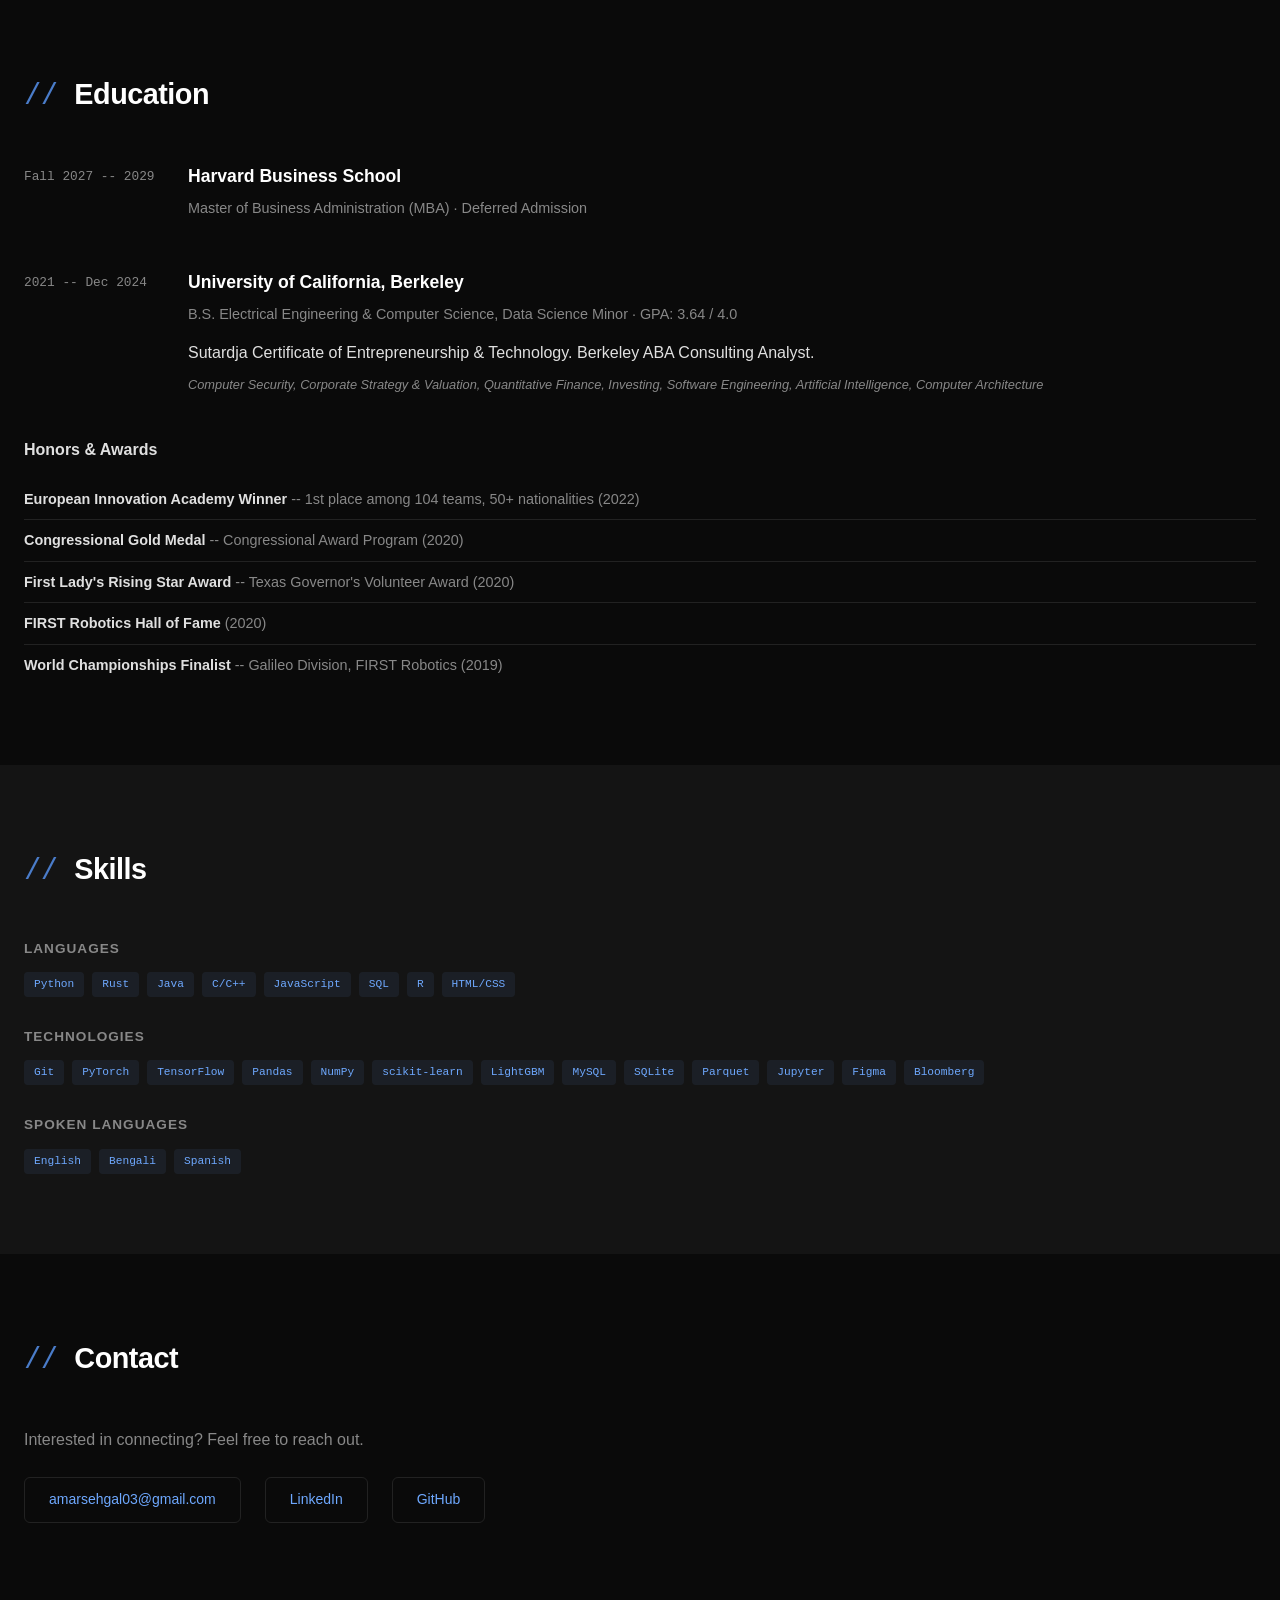
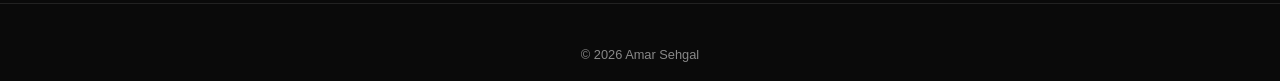
==== commit 155c3750: "Drop 'discretionary' phrasing; refocus research line on post-trade Rephrase both position-taking lin" ====
--- a/index.html
+++ b/index.html
@@ -65,7 +65,7 @@
             <div class="about-content">
                 <p>
                     I'm a quantitative trader and operations engineer at Midpoint Technologies, a cryptocurrency
-                    market-making firm. I trade discretionary positions against a systematic book, own the production
+                    market-making firm. I take and manage positions against a systematic book, own the production
                     price forecasts our systems quote against, and manage market risk across two dozen venues around
                     the clock. Alongside the trading, I do quantitative research into pricing, carry and execution
                     quality, and build the infrastructure the desk runs on.
@@ -93,11 +93,11 @@
                         <p class="timeline-company">Midpoint Technologies LLC &middot; San Francisco, CA</p>
                         <p class="timeline-role-note">Engineering Intern, then Part-Time Engineer (Jun 2023 -- Dec 2024), Full-time (Jan 2025 -- Present)</p>
                         <ul>
-                            <li>Trade discretionary positions on a systematic crypto market-making book &mdash; hedges, directional holdings and event-driven trades sized and timed by hand, including positioning ahead of scheduled macro releases and trimming exposure into binary events</li>
+                            <li>Take and manage positions on a systematic crypto market-making book &mdash; hedges, directional holdings and event-driven trades sized and timed by hand, including positioning ahead of scheduled macro releases and trimming exposure into binary events</li>
                             <li>Own the production price forecasts the firm's trading systems quote against, across commodities, equity indices, FX and crypto &mdash; the fair values that decide where we bid and offer, and the alpha the book is built on</li>
                             <li>Lead live response to market-structure events across roughly 4,500 trading systems and two dozen venues &mdash; exchange incidents, contract rotations, delistings, funding settlements and session boundaries &mdash; making the call under time pressure on what to disable, resize or redeploy</li>
                             <li>Manage market risk day to day: hedge coverage across inverse and linear perpetuals, position and exposure limits, and the drawdown safeguards that decide when a strategy stops trading</li>
-                            <li>Run quantitative research into pricing, carry and execution quality that feeds back into how the book is positioned</li>
+                            <li>Run post-trade research on how the book actually executed &mdash; fills, markouts and realized costs against the prices we quoted &mdash; and feed what it shows back into sizing, hedging and where we quote</li>
                             <li>Build and maintain the trading infrastructure around all of it &mdash; measurement and monitoring, venue onboarding, and the orchestration that keeps the systems running</li>
                         </ul>
                     </div>
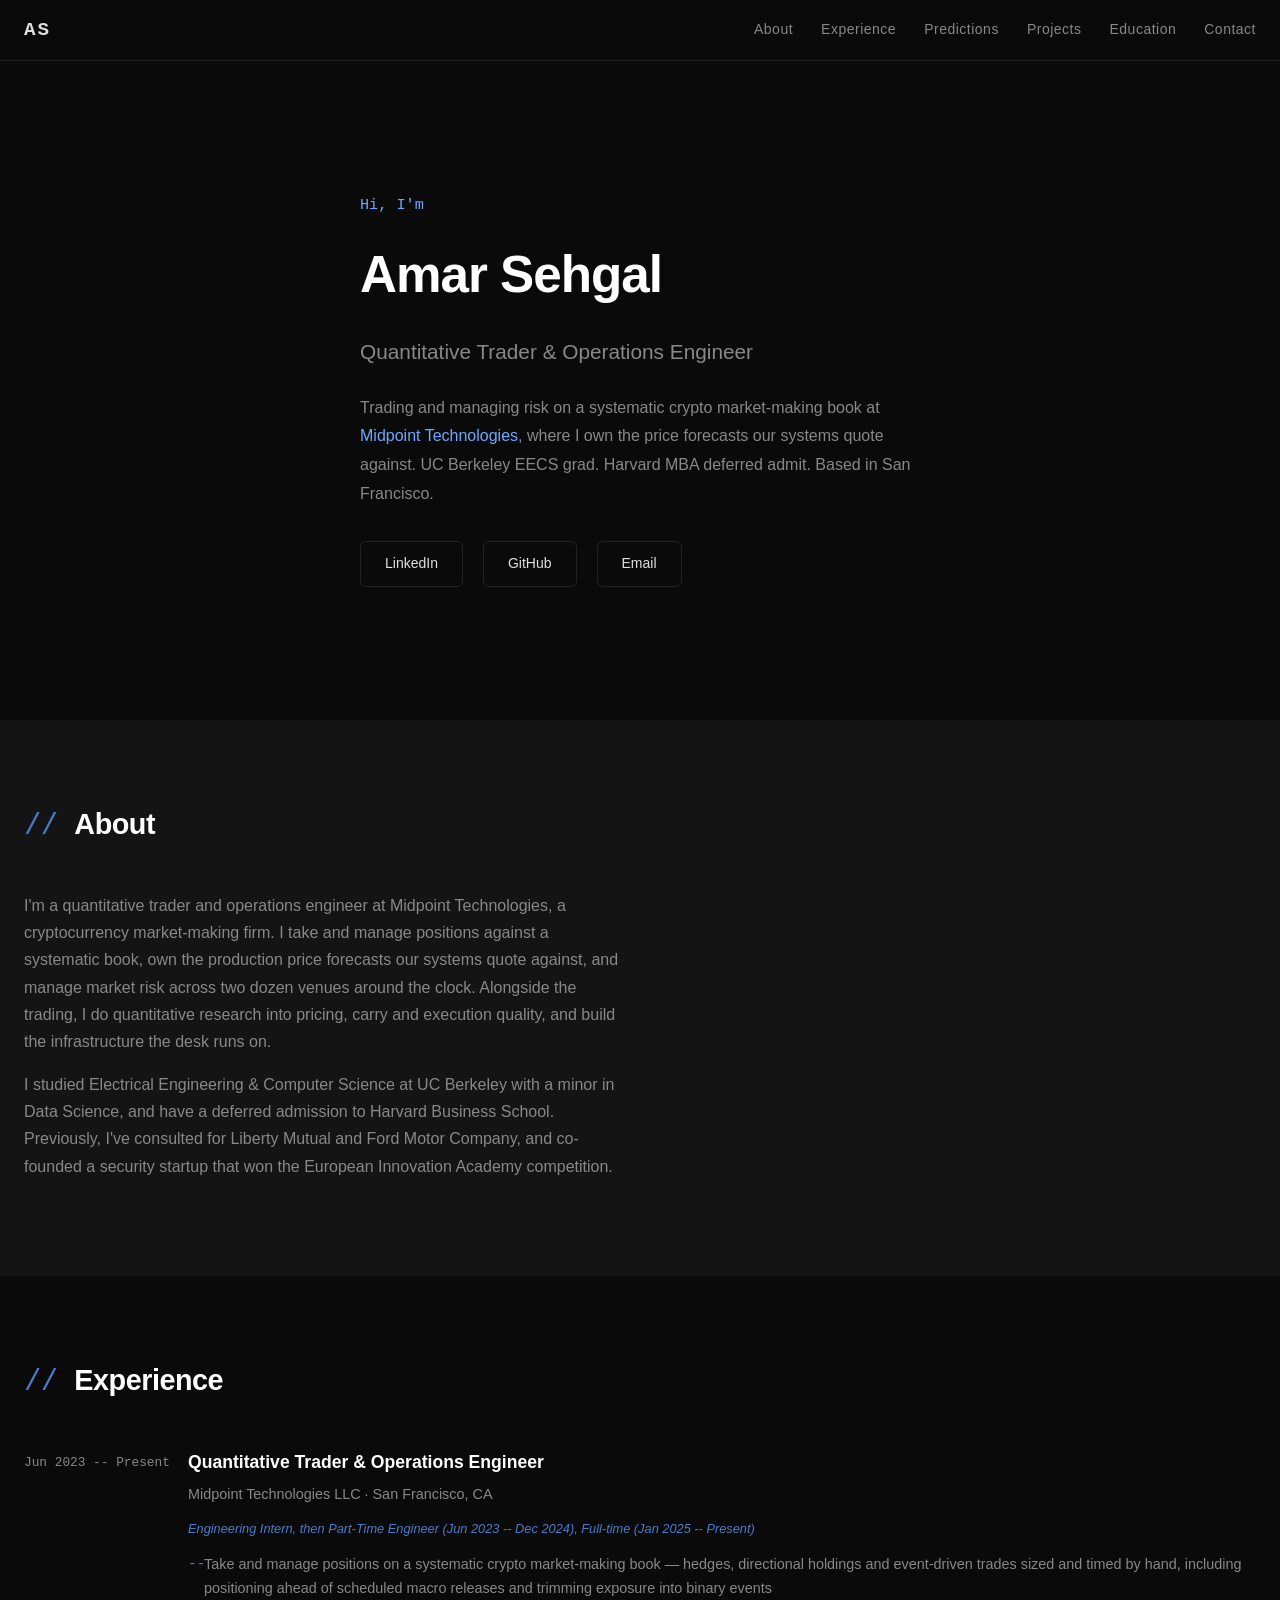
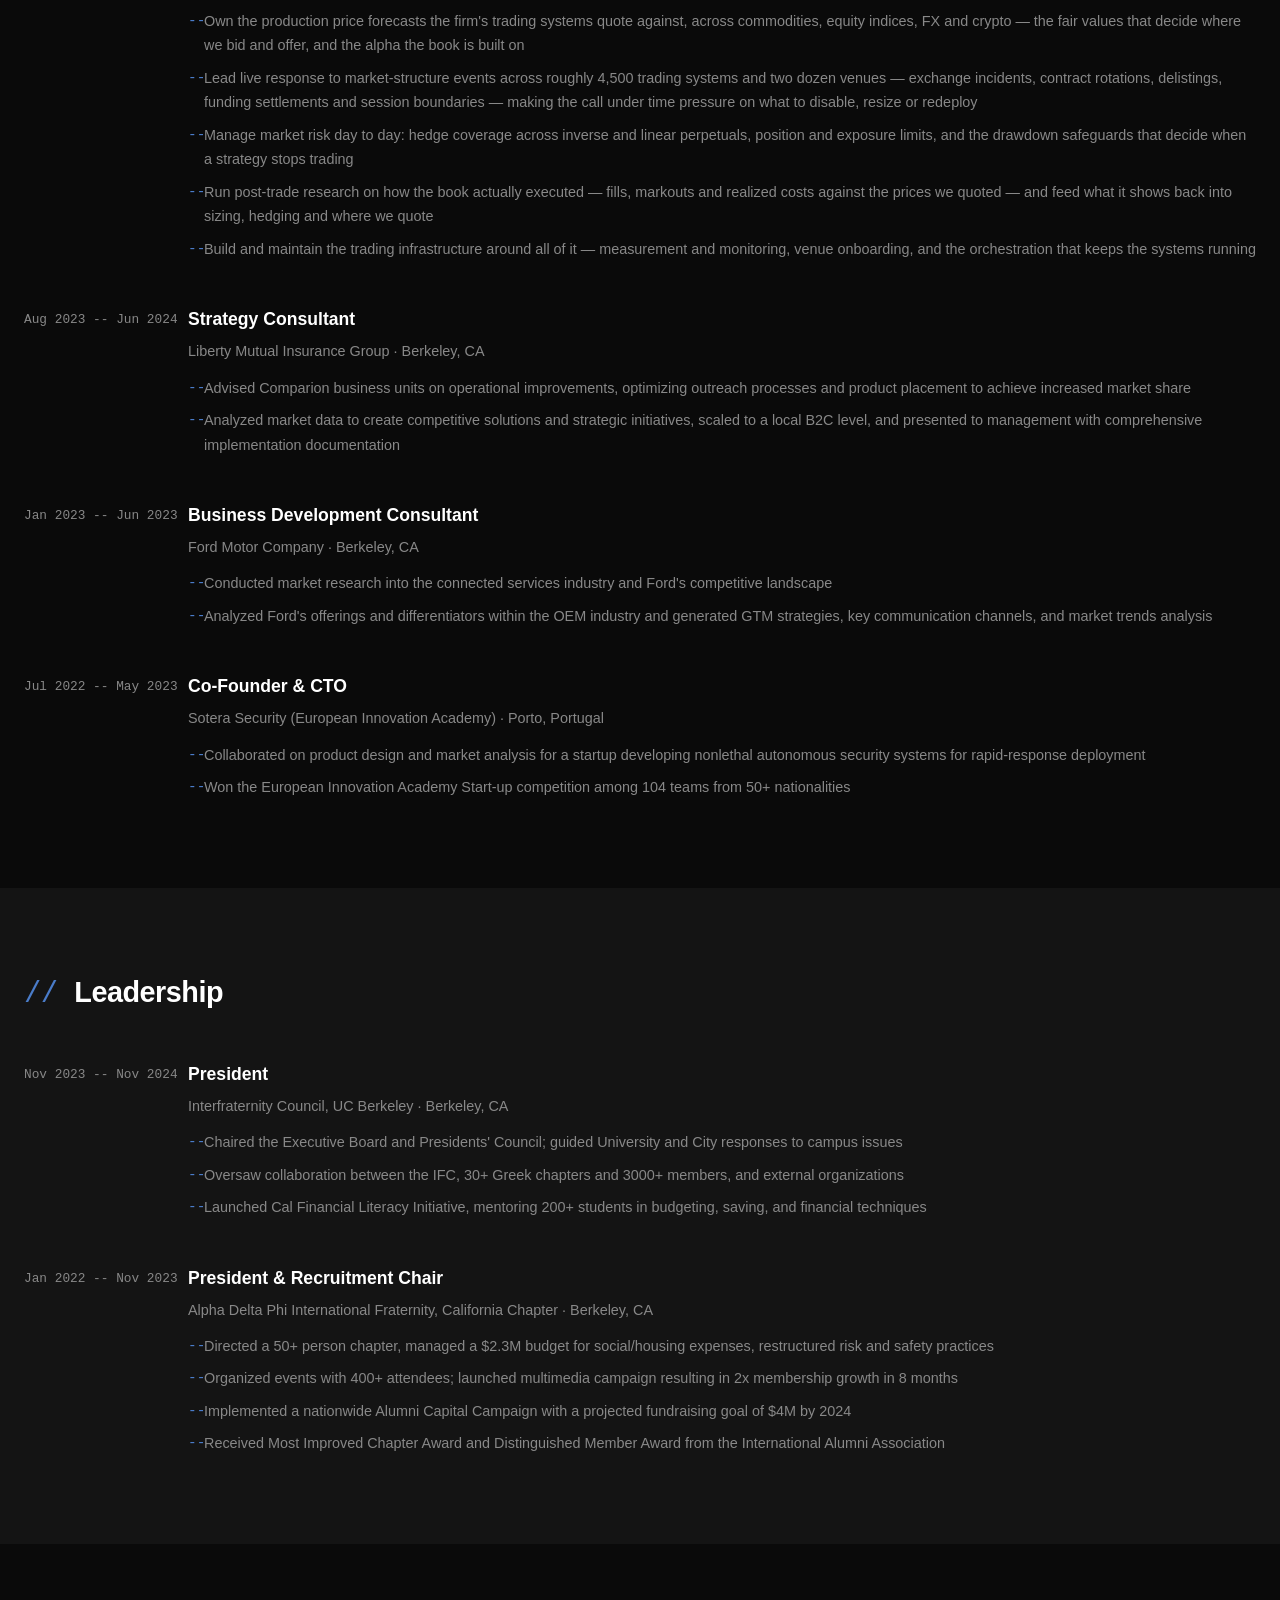
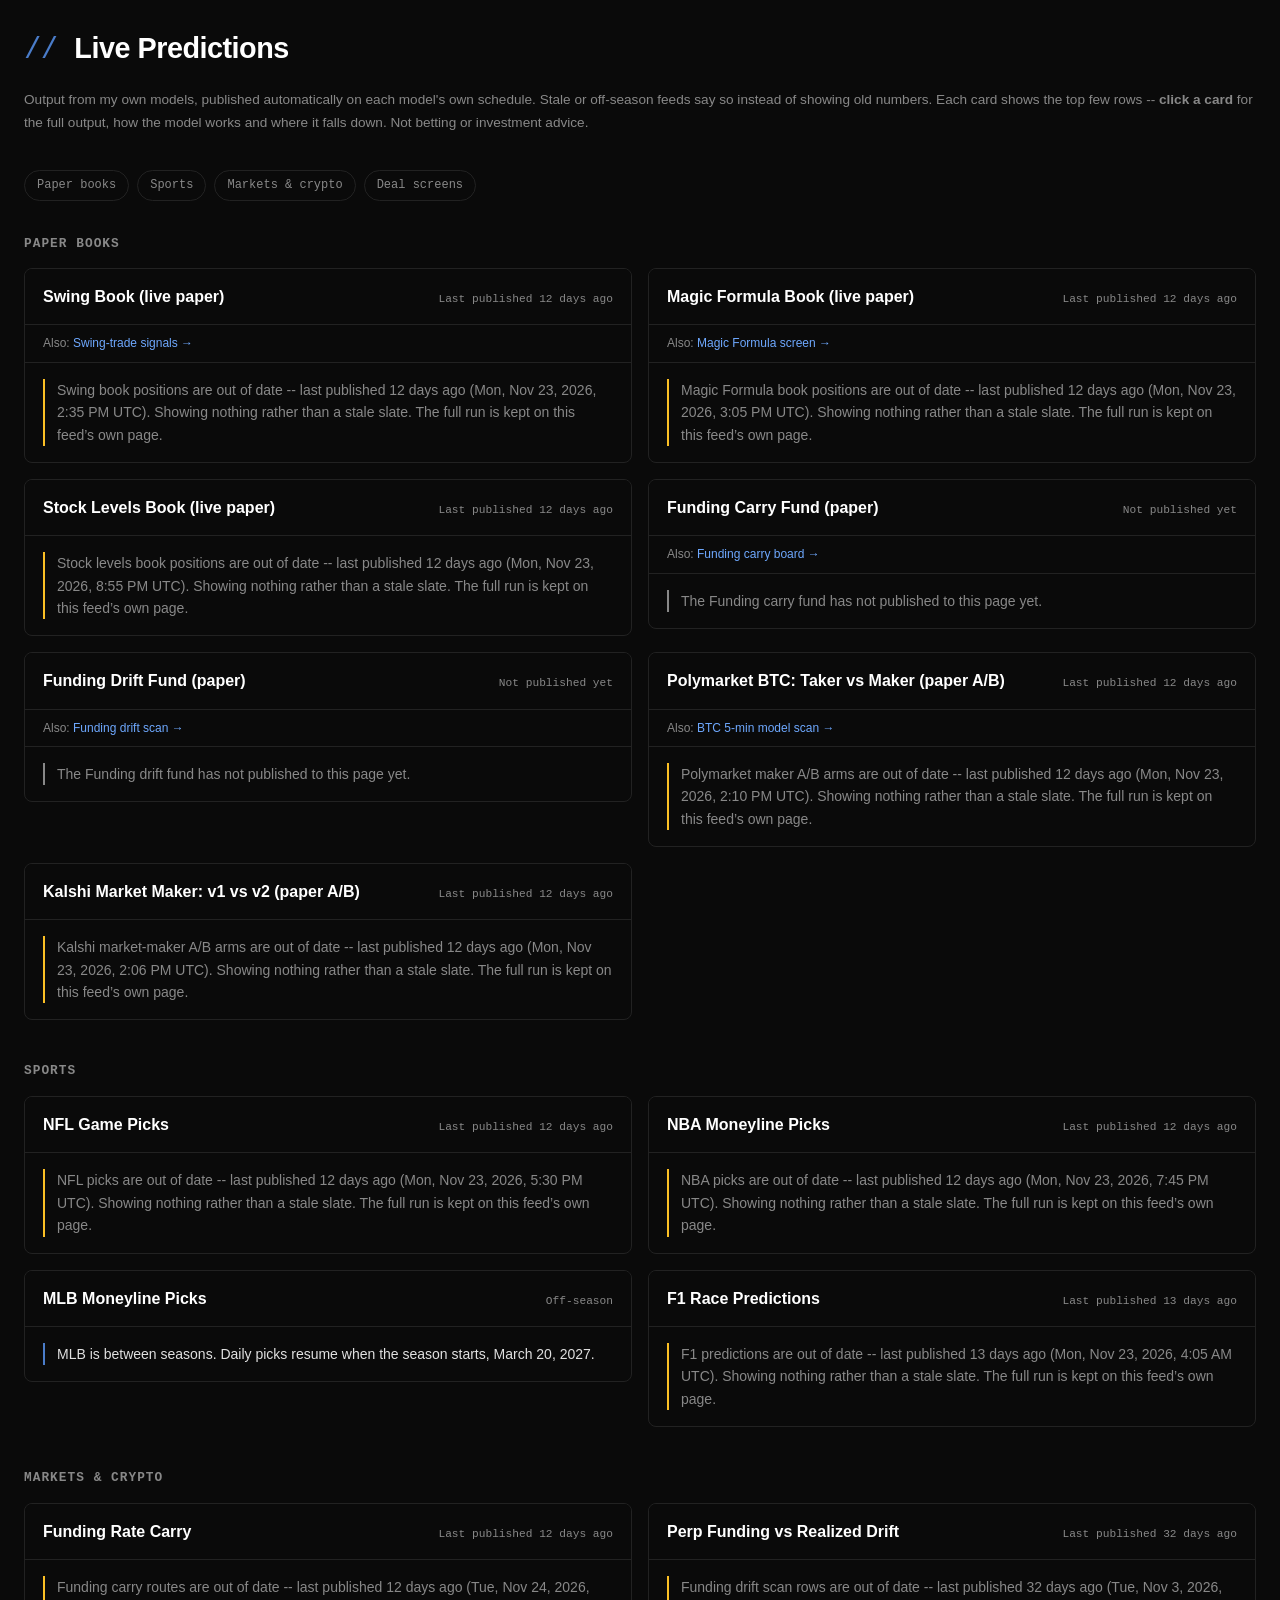
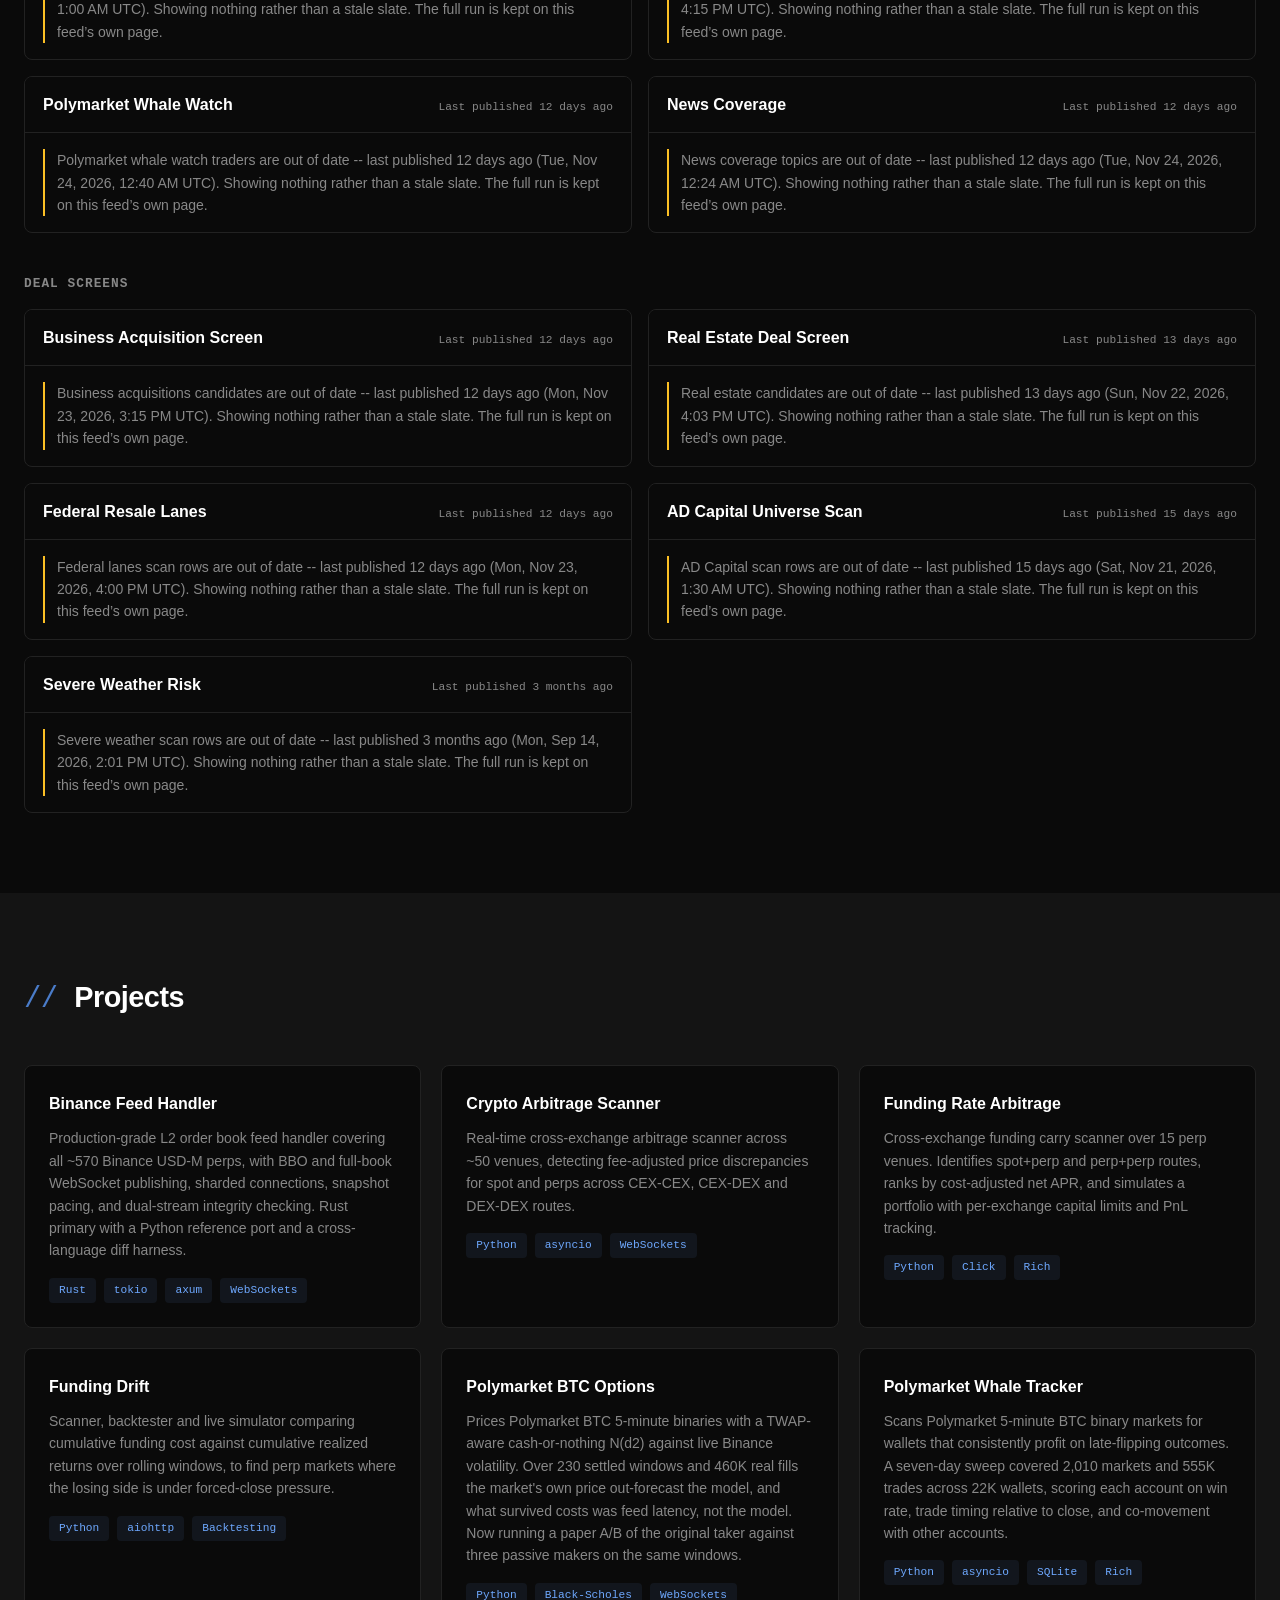
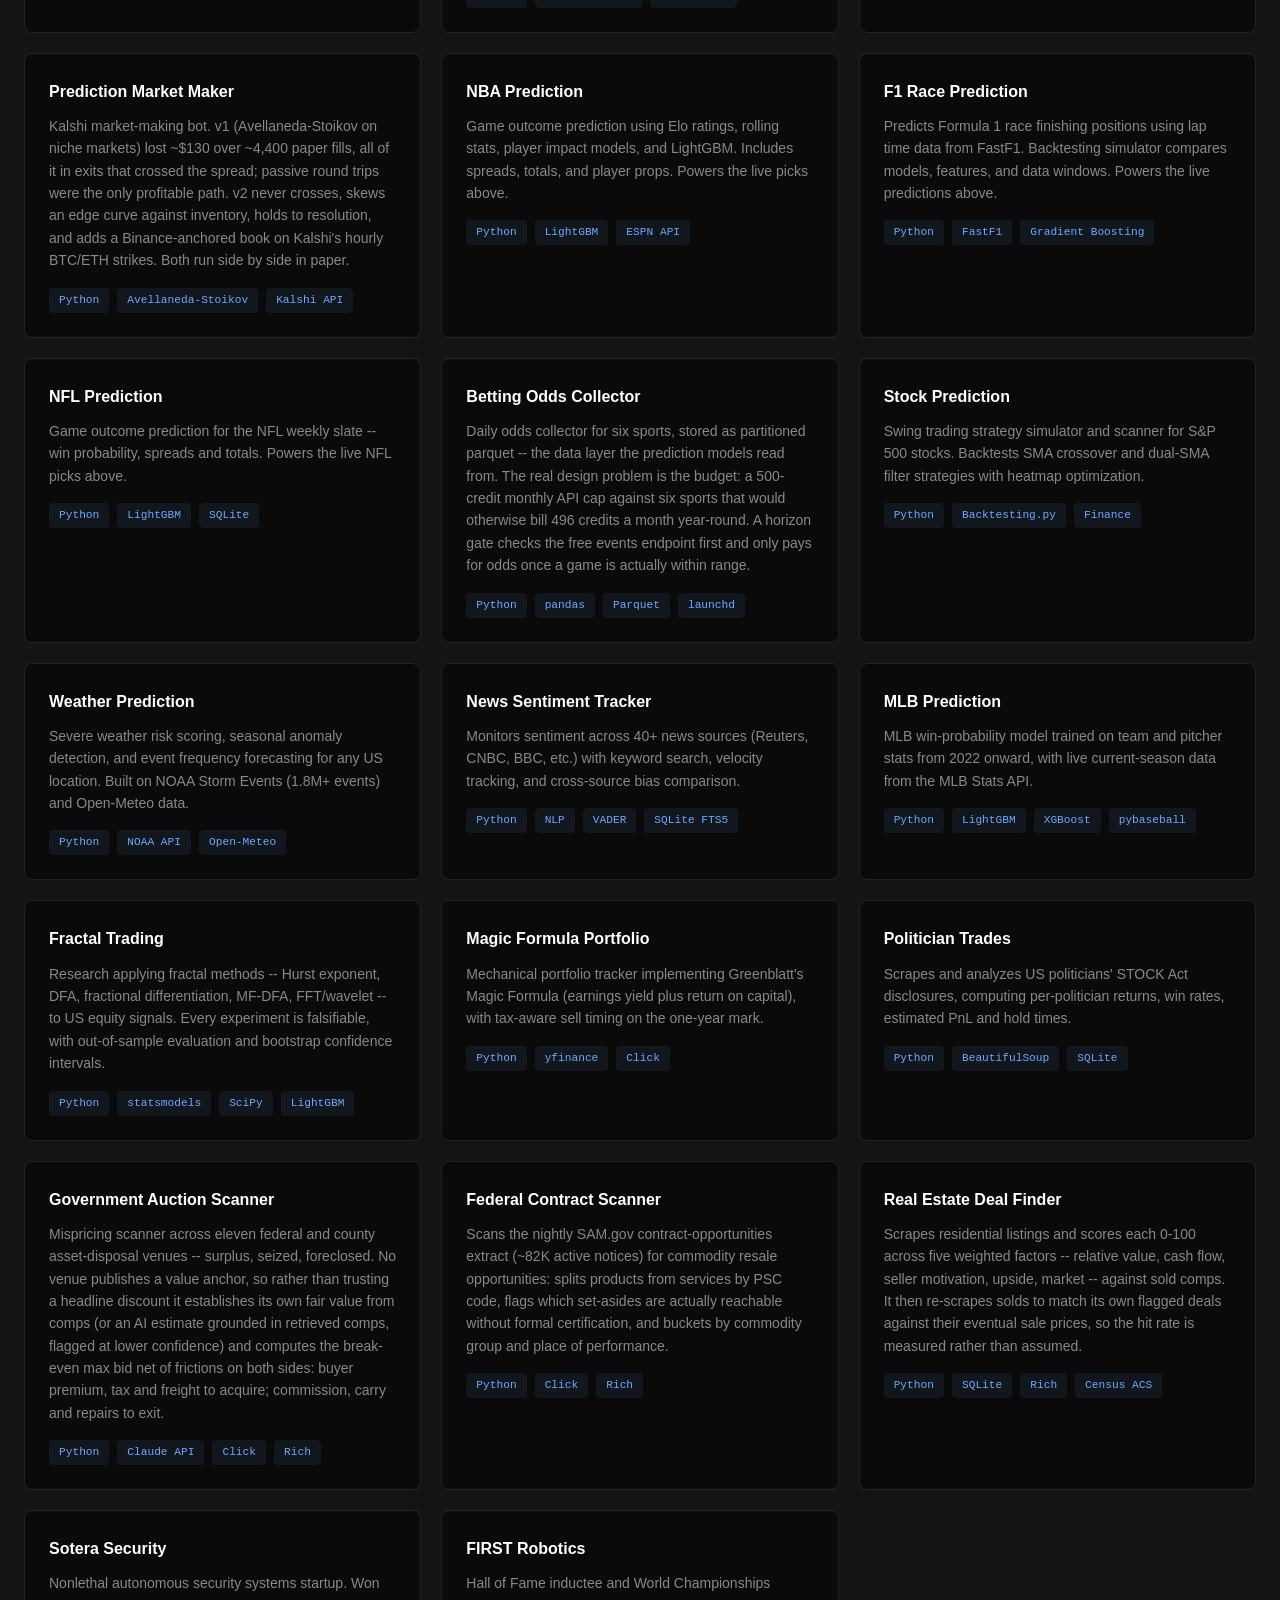
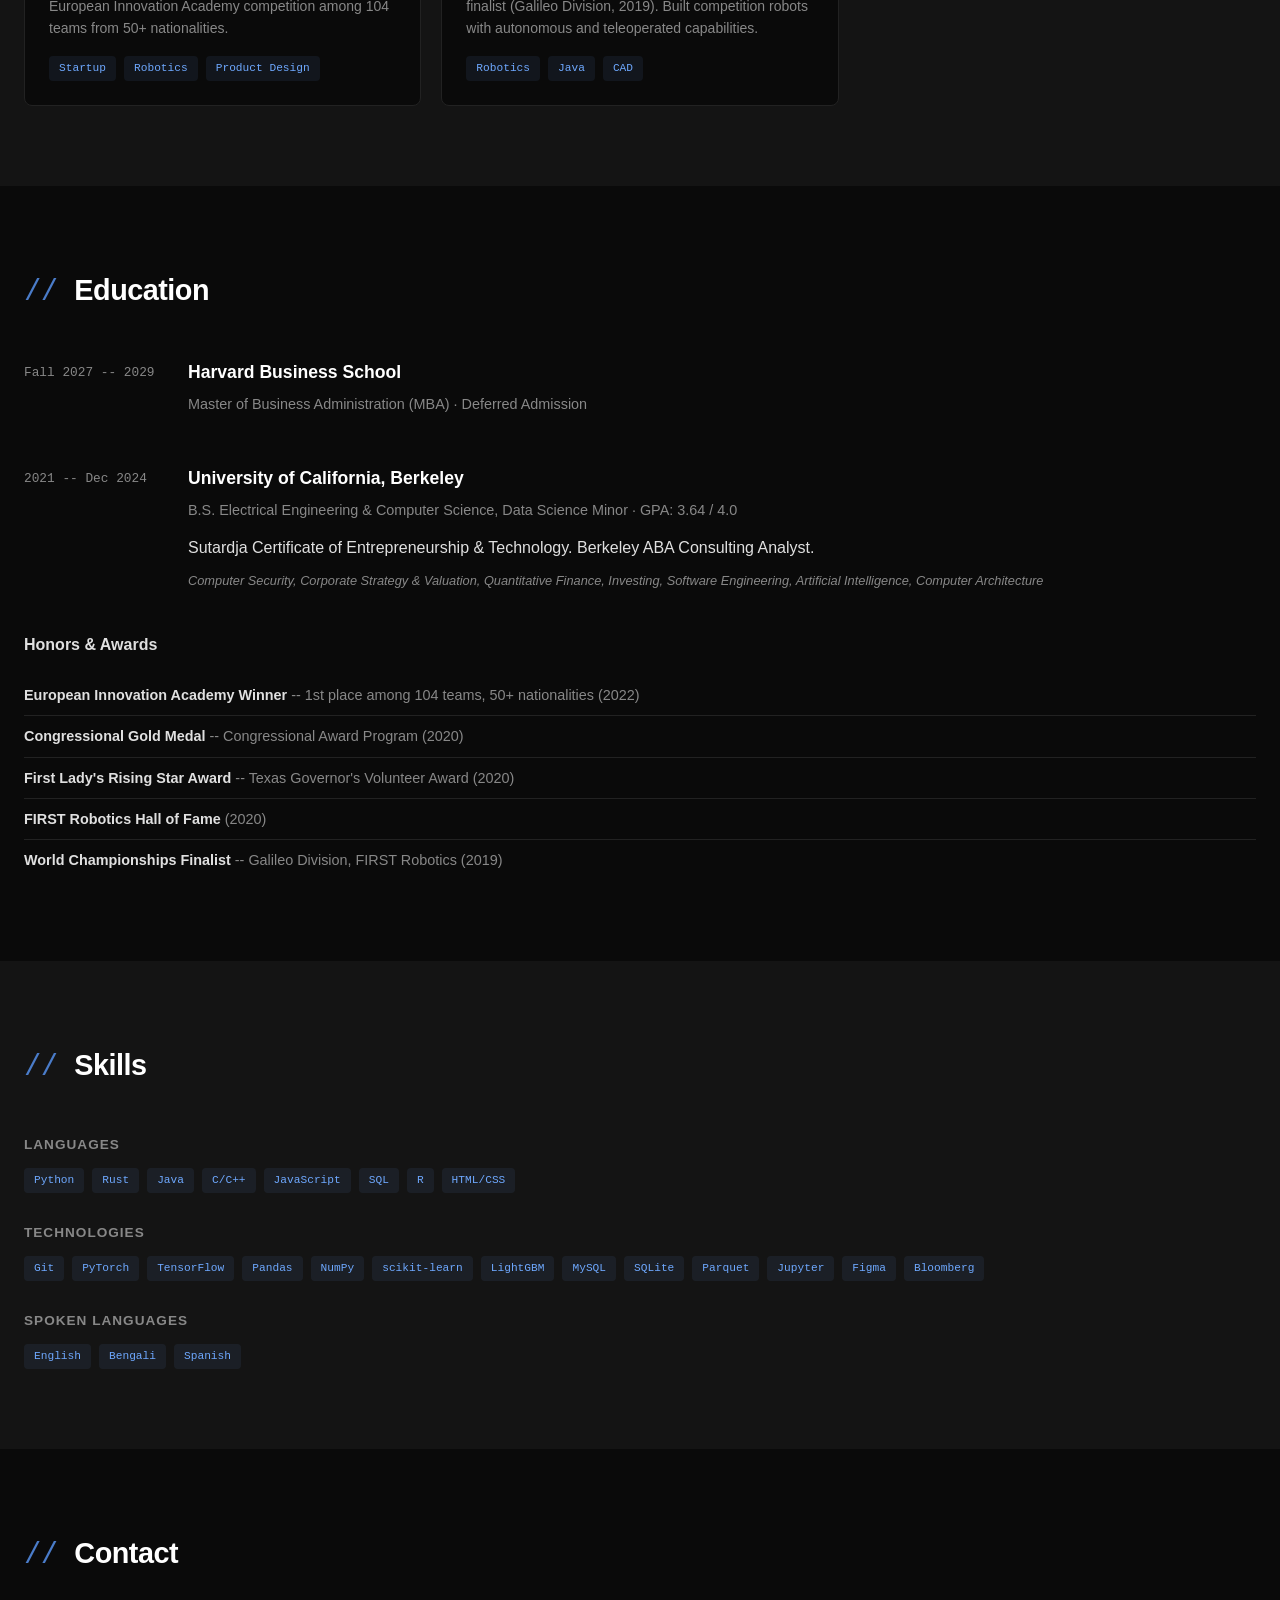
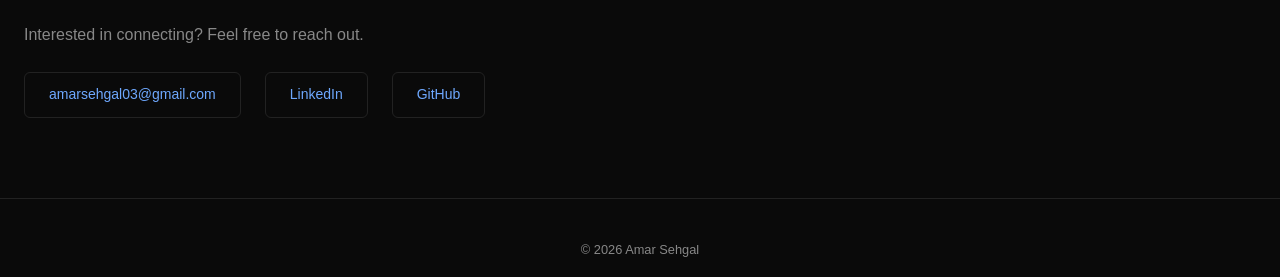
==== commit dd2d9f14: "Add the two crypto paper funds: validated feeds, home cards, feed pages crypto_fund_carry (funding-r" ====
--- a/index.html
+++ b/index.html
@@ -229,6 +229,26 @@
                             <p class="prediction-loading">Loading the book...</p>
                         </div>
                     </article>
+                    <article class="prediction-block" data-href="feed.html?feed=crypto_fund_carry">
+                        <div class="prediction-header">
+                            <h4><a class="prediction-title-link" href="feed.html?feed=crypto_fund_carry">Funding Carry Fund (paper)<span class="prediction-title-arrow" aria-hidden="true">&rarr;</span></a></h4>
+                            <span id="crypto-fund-carry-updated" class="prediction-date">Loading...</span>
+                        </div>
+                        <div class="prediction-related">Also: <a href="feed.html?feed=funding">Funding carry board &rarr;</a></div>
+                        <div id="crypto-fund-carry-rows" class="prediction-content">
+                            <p class="prediction-loading">Fetching the fund...</p>
+                        </div>
+                    </article>
+                    <article class="prediction-block" data-href="feed.html?feed=crypto_fund_drift">
+                        <div class="prediction-header">
+                            <h4><a class="prediction-title-link" href="feed.html?feed=crypto_fund_drift">Funding Drift Fund (paper)<span class="prediction-title-arrow" aria-hidden="true">&rarr;</span></a></h4>
+                            <span id="crypto-fund-drift-updated" class="prediction-date">Loading...</span>
+                        </div>
+                        <div class="prediction-related">Also: <a href="feed.html?feed=funding_drift">Funding drift scan &rarr;</a></div>
+                        <div id="crypto-fund-drift-rows" class="prediction-content">
+                            <p class="prediction-loading">Fetching the fund...</p>
+                        </div>
+                    </article>
                     <article class="prediction-block" data-href="feed.html?feed=pm_btc_paper">
                         <div class="prediction-header">
                             <h4><a class="prediction-title-link" href="feed.html?feed=pm_btc_paper">Polymarket BTC: Taker vs Maker (paper A/B)<span class="prediction-title-arrow" aria-hidden="true">&rarr;</span></a></h4>
